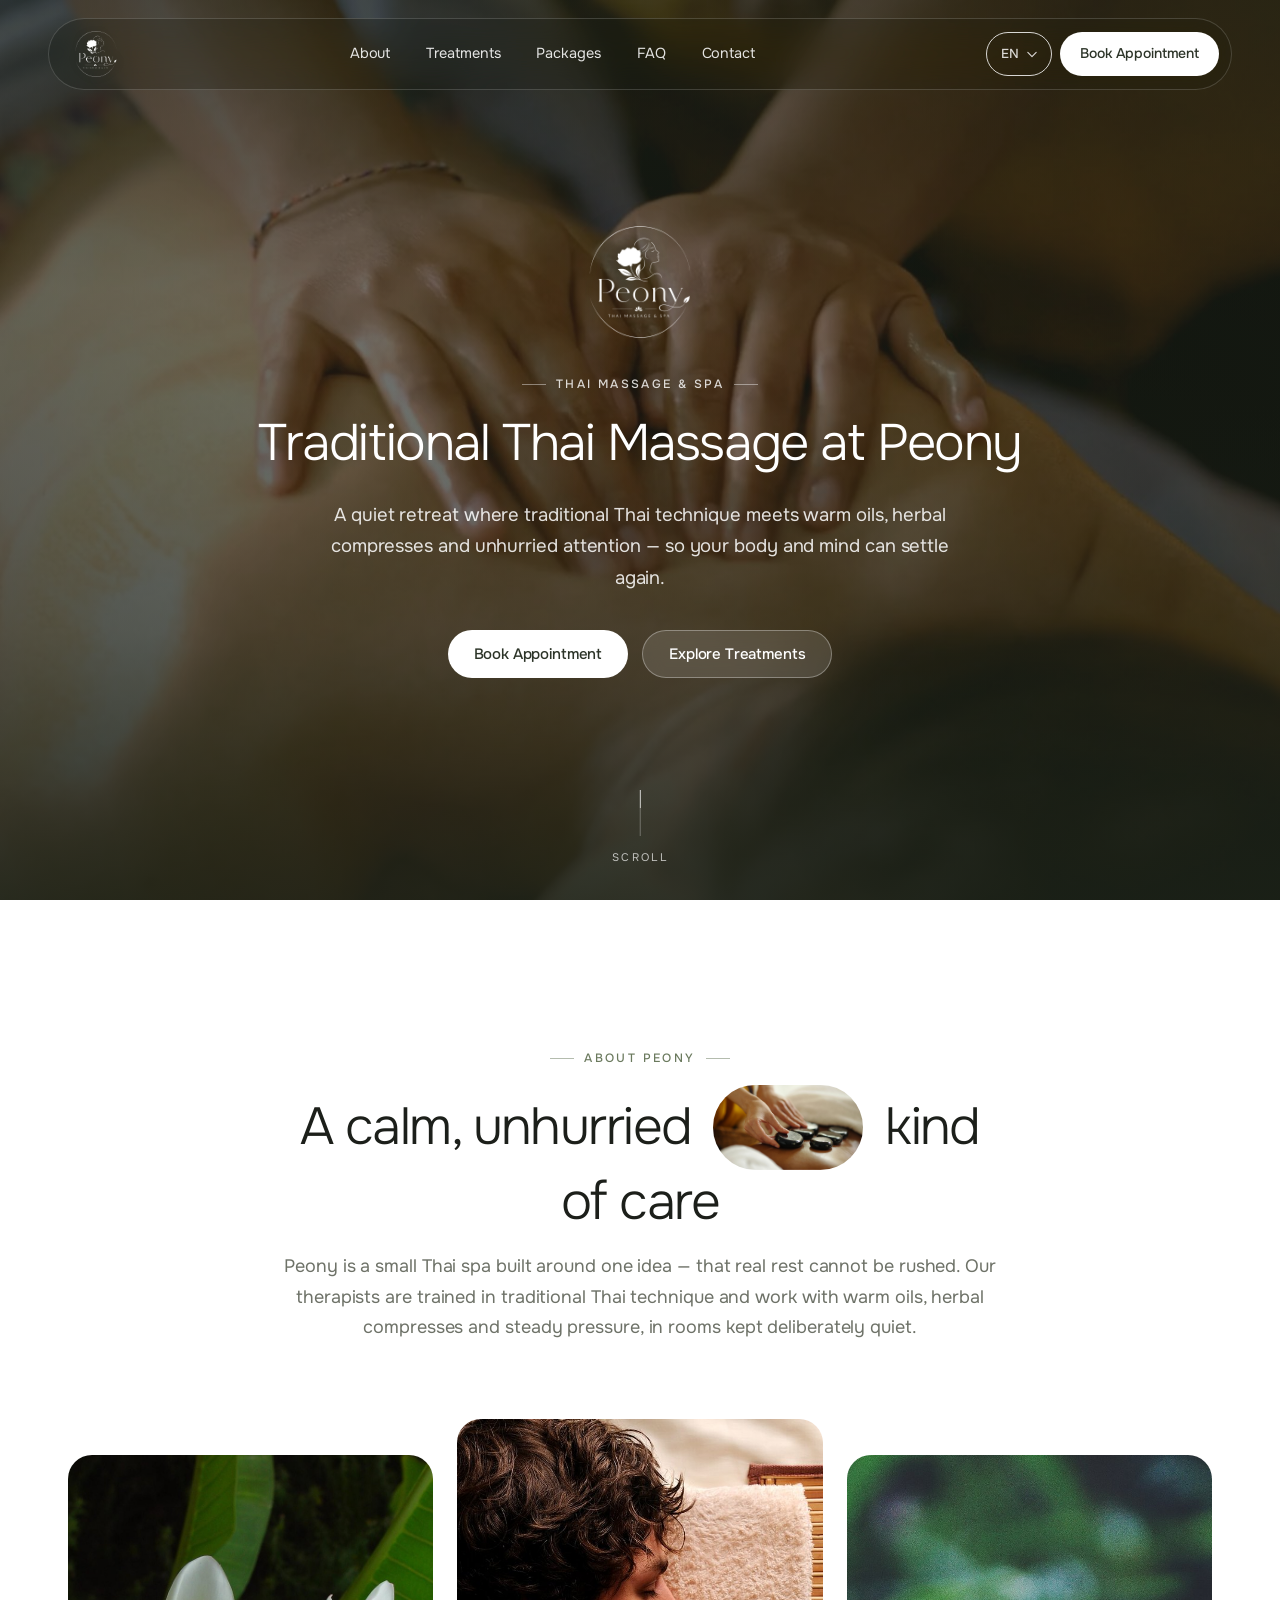
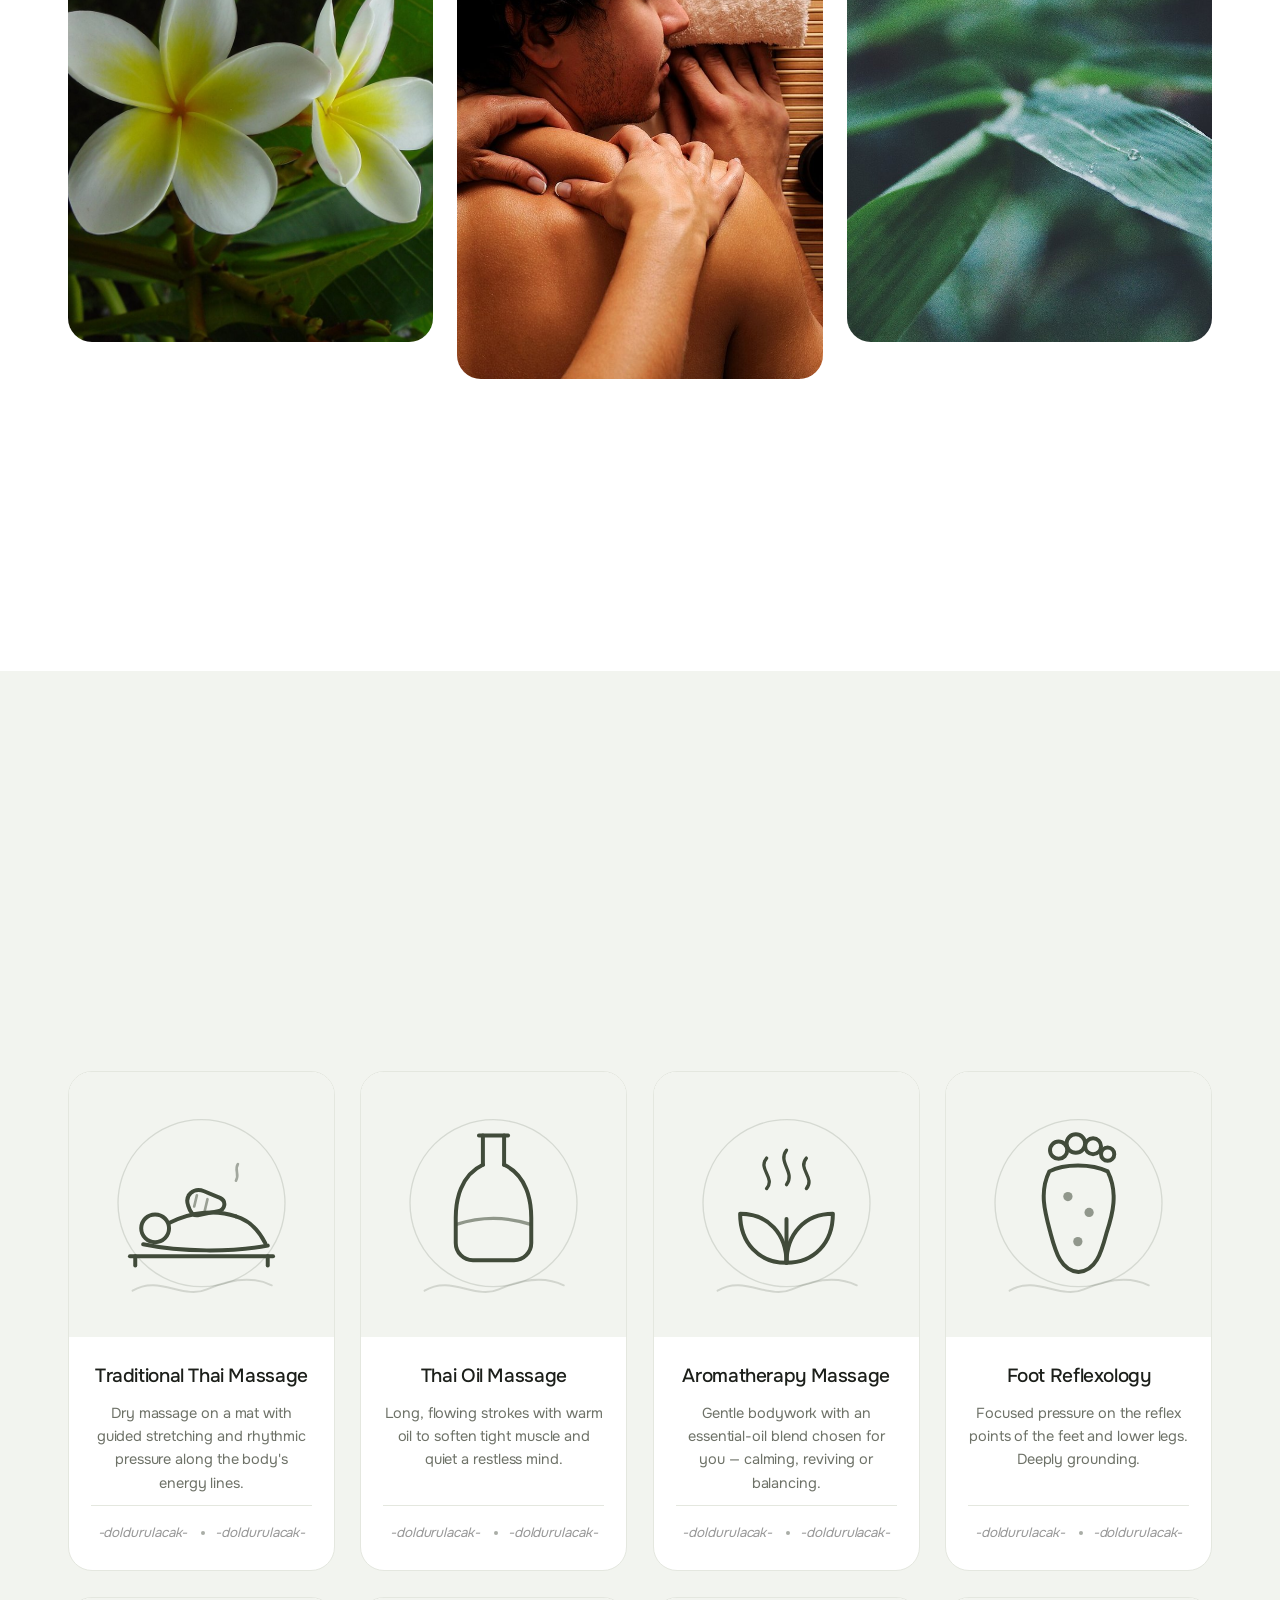
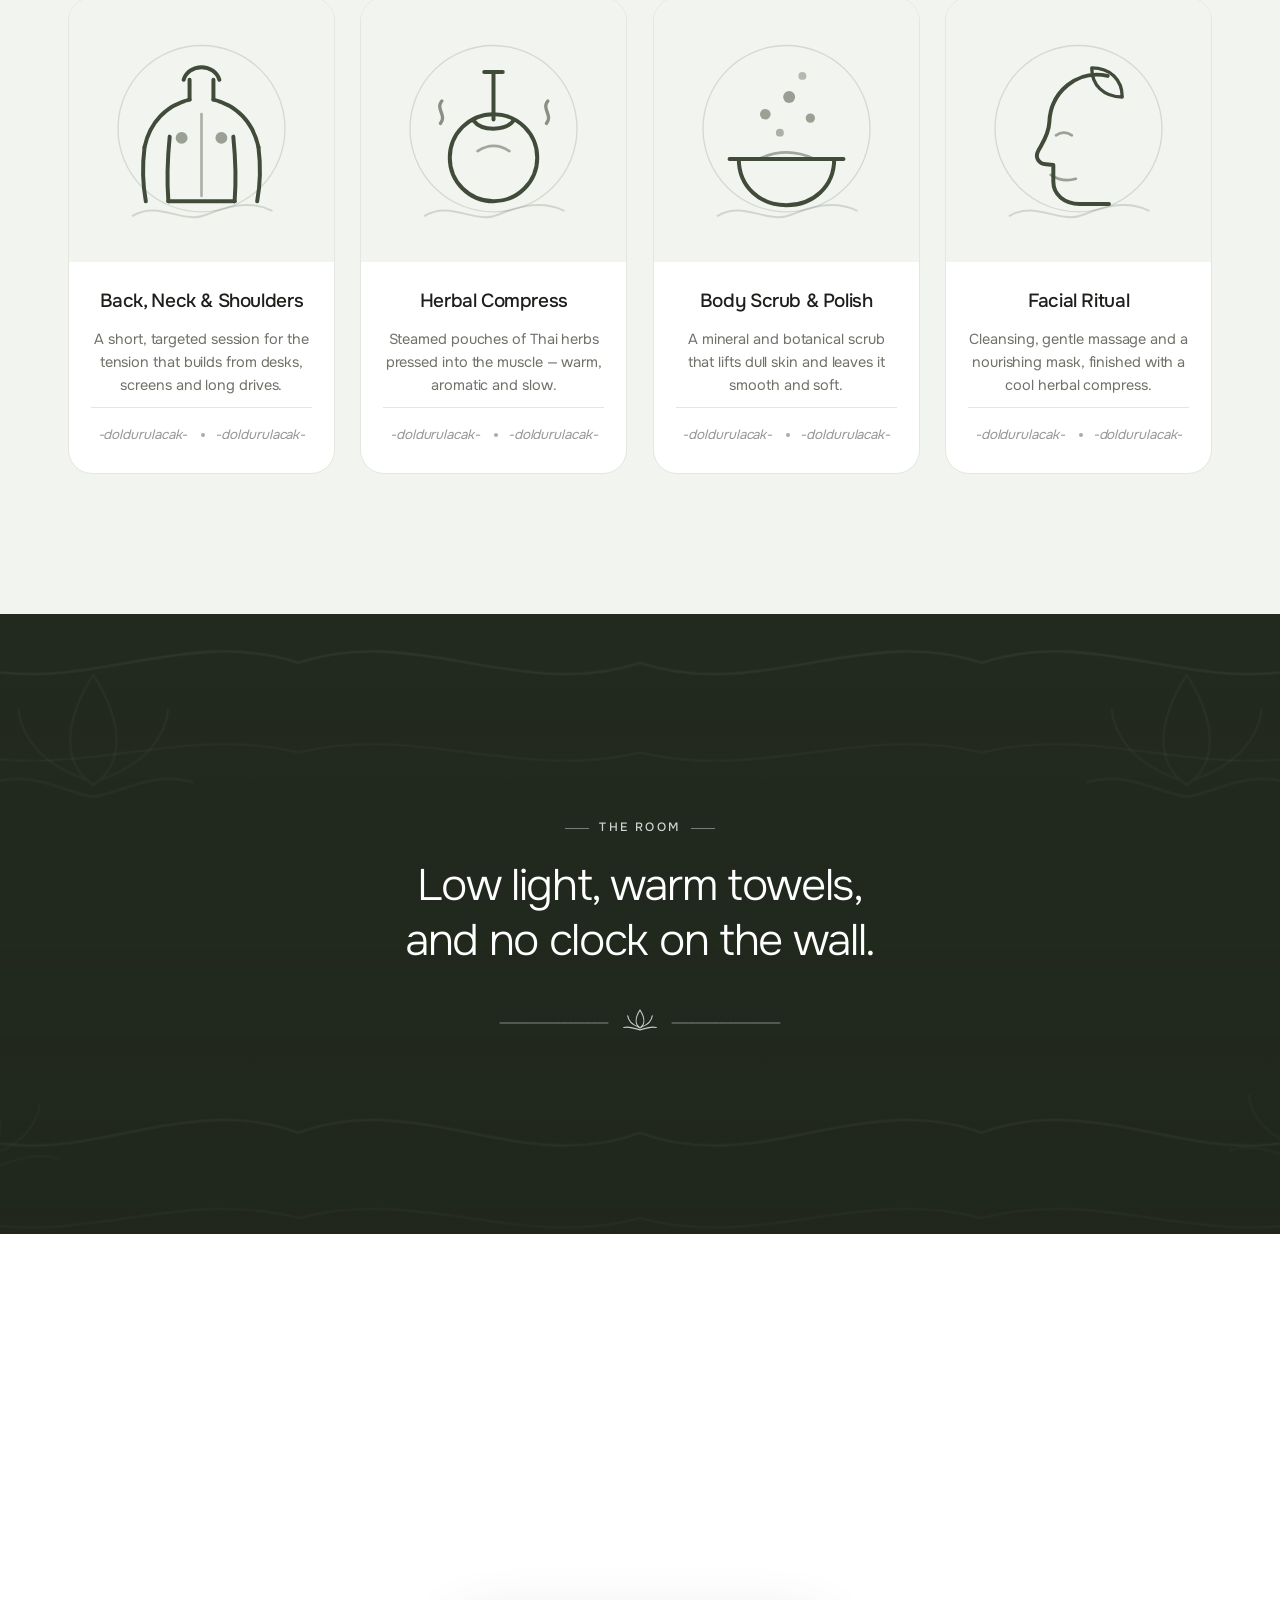
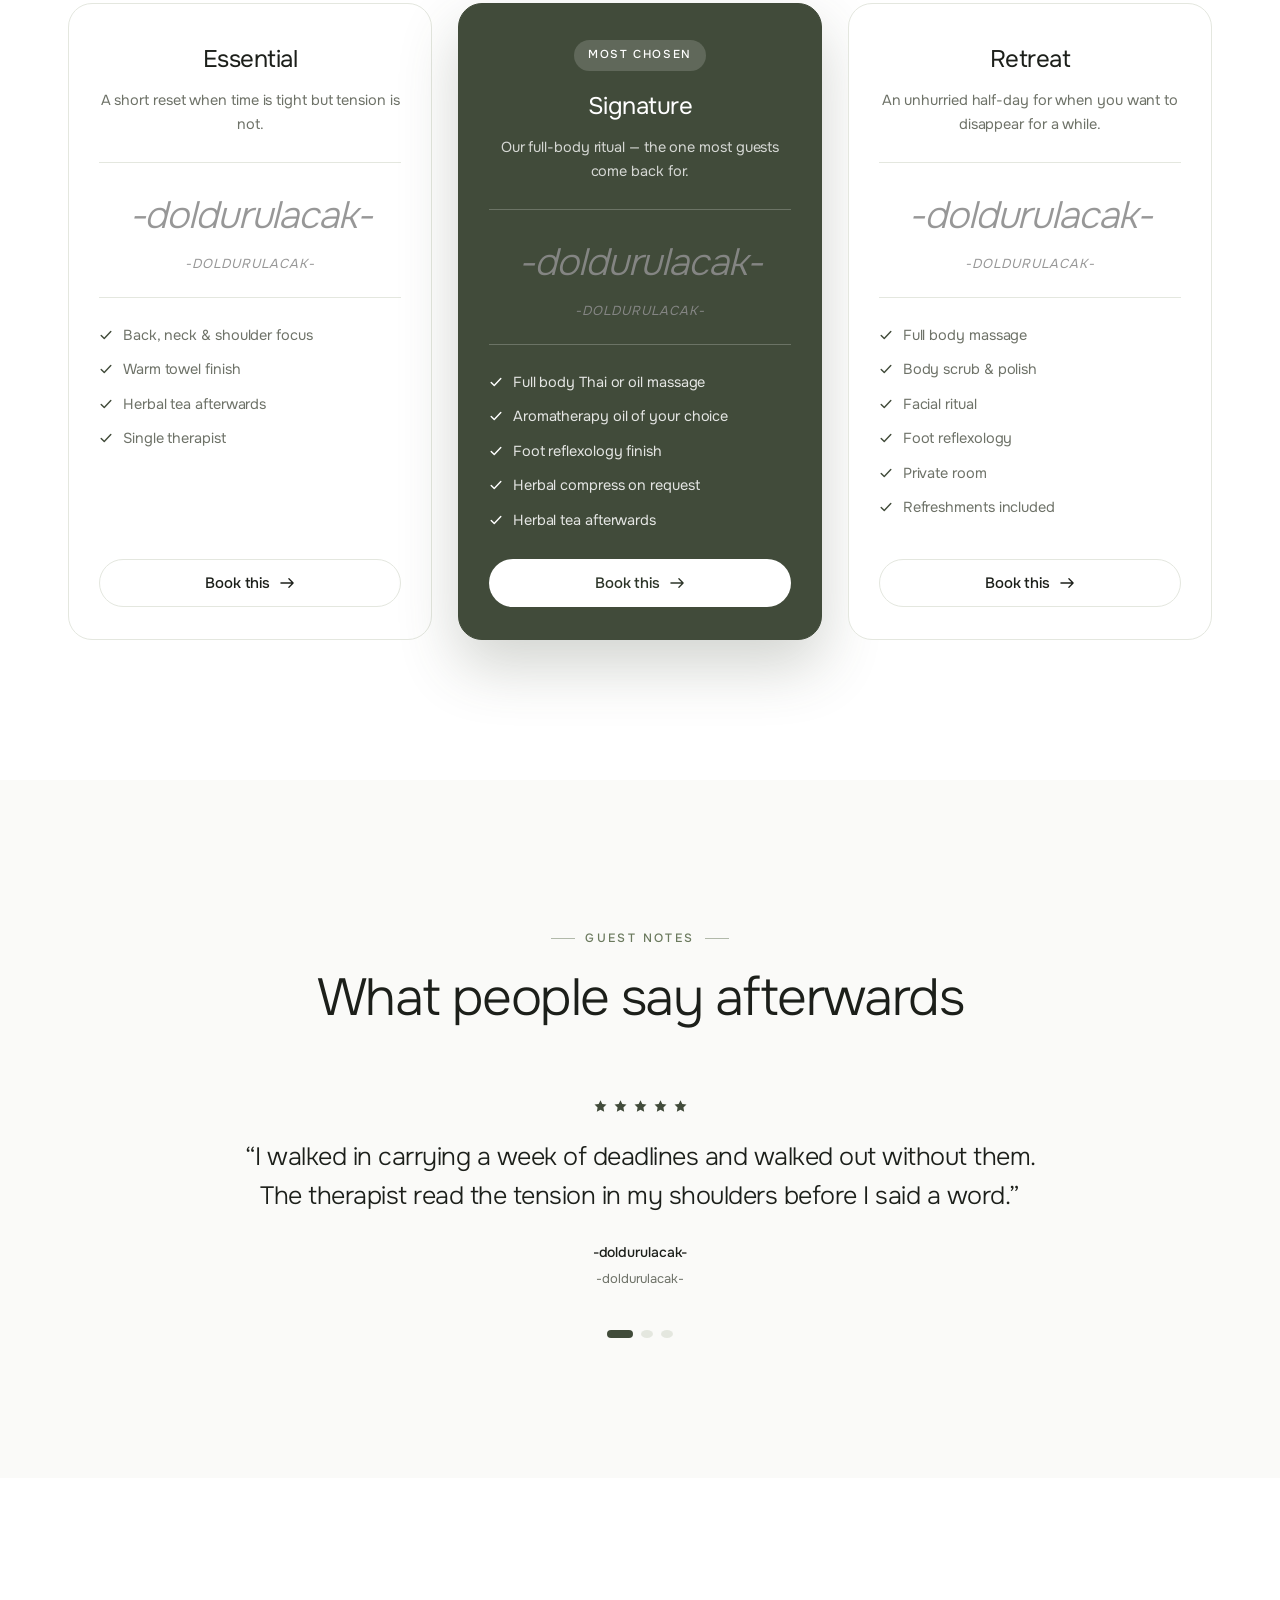
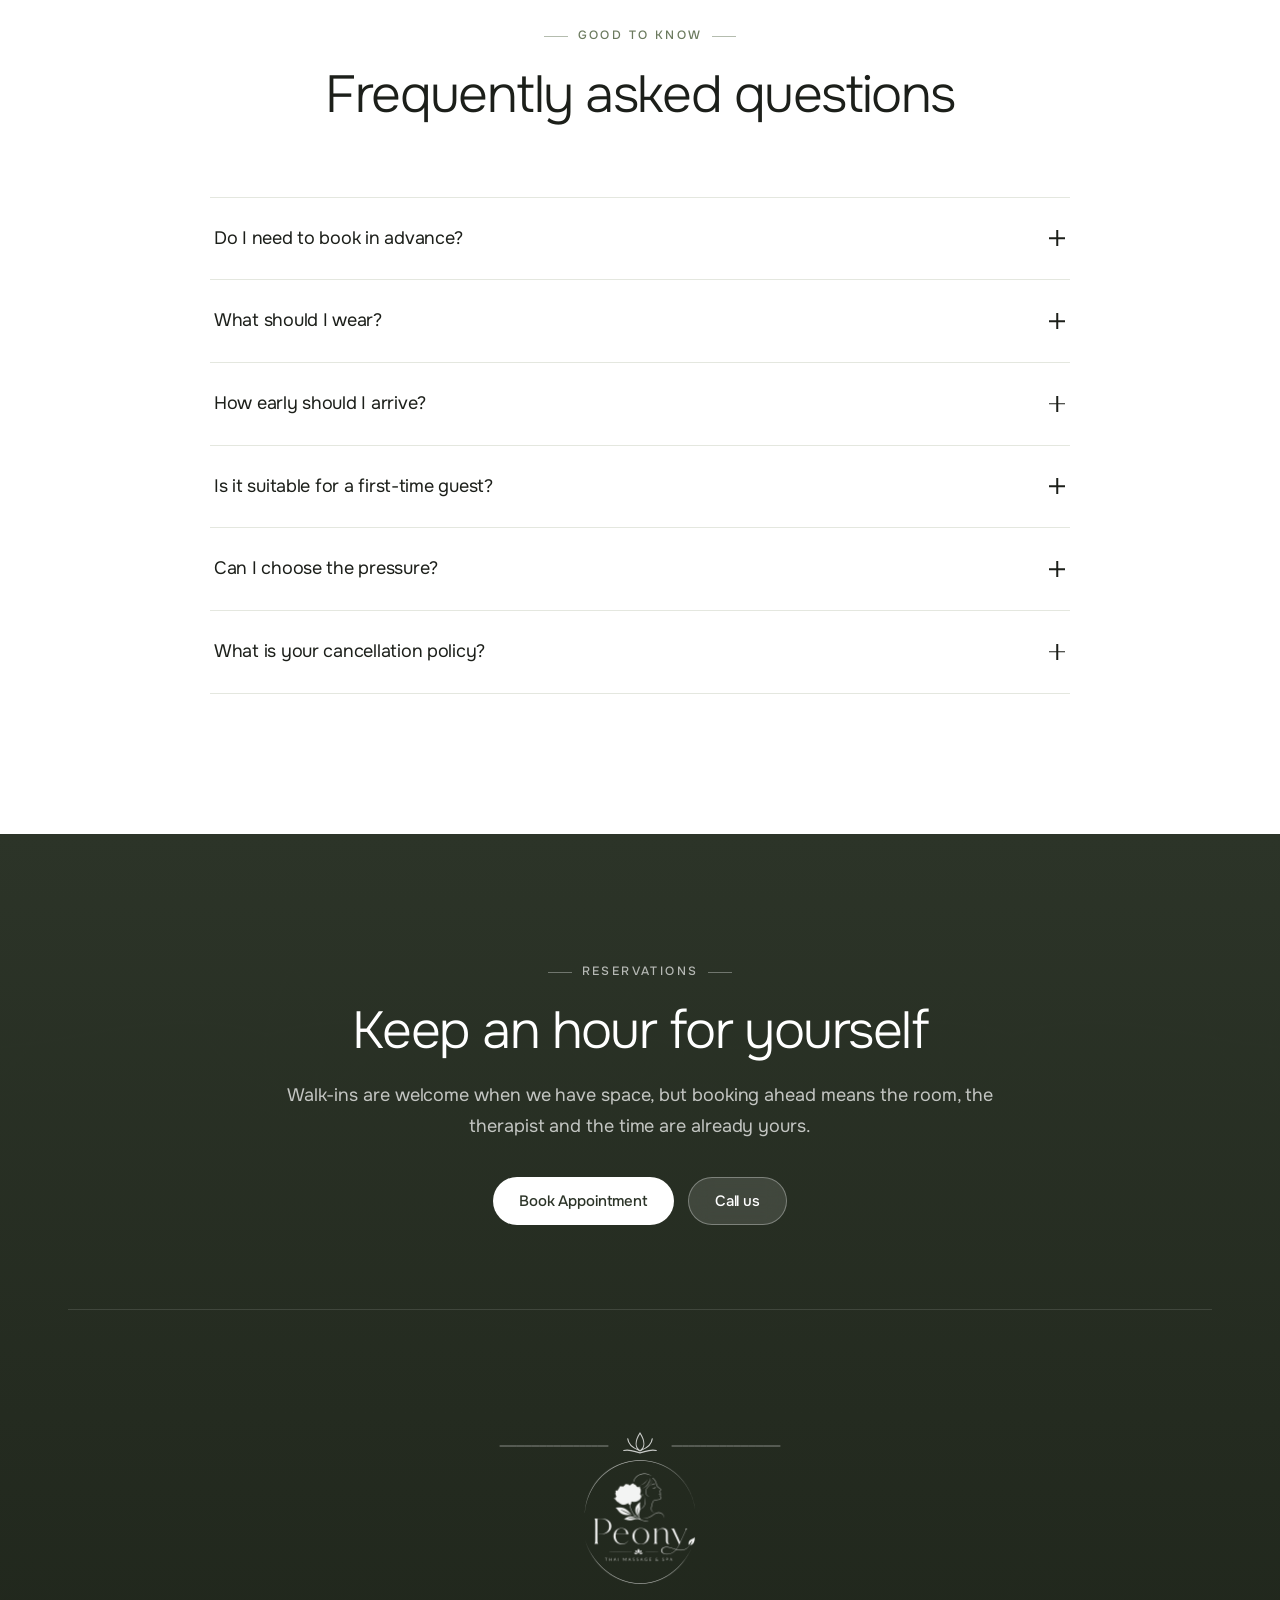
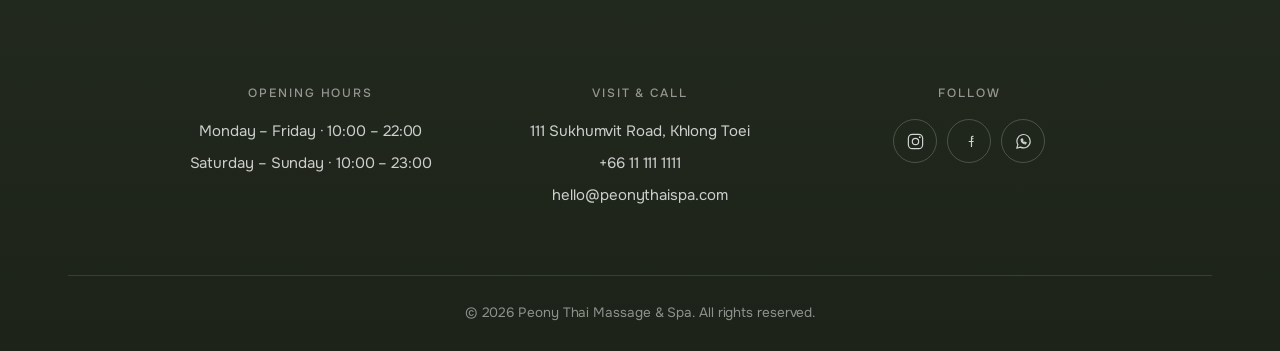
==== index.html @ 54bce4c6 "Yeni dairesel logo sitenin tamamina uygulandi + hero madalyonu - thailogo.png'den uc surum uretildi:" ====
<!DOCTYPE html>
<html lang="en">
<head>
<meta charset="UTF-8">
<meta name="viewport" content="width=device-width, initial-scale=1">
<title>Peony Thai Massage &amp; Spa</title>
<meta name="description" content="Peony Thai Massage &amp; Spa — traditional Thai therapies, aromatic oil rituals and quiet, unhurried care.">
<meta name="theme-color" content="#414B3A">

<link rel="icon" type="image/png" href="assets/favicon.png">
<link rel="apple-touch-icon" href="assets/favicon.png">

<link rel="preconnect" href="https://fonts.googleapis.com">
<link rel="preconnect" href="https://fonts.gstatic.com" crossorigin>
<link href="https://fonts.googleapis.com/css2?family=Onest:wght@300;400;500;600&display=swap" rel="stylesheet">

<link rel="alternate" hreflang="en" href="/en">
<link rel="alternate" hreflang="th" href="/th">
<link rel="alternate" hreflang="tr" href="/tr">
<link rel="alternate" hreflang="ru" href="/ru">
<link rel="alternate" hreflang="zh" href="/zh">
<link rel="alternate" hreflang="hi" href="/hi">
<link rel="alternate" hreflang="x-default" href="/">

<meta property="og:title" content="Peony Thai Massage &amp; Spa">
<meta property="og:description" content="Traditional Thai therapies, aromatic oil rituals and quiet, unhurried care.">
<meta property="og:type" content="website">
<meta property="og:image" content="media/hero-poster.jpg?v=1">

<link rel="stylesheet" href="css/style.css">
<noscript><style>.reveal{opacity:1!important;transform:none!important}</style></noscript>

</head>
<body>

<!-- ===================== NAV ===================== -->
<header class="nav" id="nav">
  <div class="nav__inner">
    <a class="nav__logo" href="index.html" aria-label="Peony Thai Massage &amp; Spa">
      <img src="assets/logo-round.png" alt="Peony Thai Massage &amp; Spa">
    </a>

    <nav class="nav__links" aria-label="Main">
      <a href="#about"    data-i18n="nav.about">About</a>
      <a href="#services" data-i18n="nav.services">Treatments</a>
      <a href="#plans"    data-i18n="nav.plans">Packages</a>
      <a href="#faq"      data-i18n="nav.faq">FAQ</a>
      <a href="contact.html" data-i18n="nav.contact">Contact</a>
    </nav>

    <div class="nav__side">
      <div class="lang" id="lang">
        <button class="lang__btn" type="button" aria-haspopup="true" aria-expanded="false">
          <span data-lang-current>EN</span>
          <svg class="chev" width="10" height="7" viewBox="0 0 12 8" fill="none" aria-hidden="true">
            <path d="M1 1.5 6 6.5l5-5" stroke="currentColor" stroke-width="1.4" stroke-linecap="round" stroke-linejoin="round"/>
          </svg>
        </button>
        <div class="lang__menu" role="menu"></div>
      </div>

      <a class="btn nav__cta btn--cta-desktop" href="contact.html" data-i18n="nav.book">Book Appointment</a>

      <button class="nav__burger" id="burger" type="button" aria-label="Menu" aria-expanded="false" aria-controls="drawer">
        <span></span><span></span><span></span>
      </button>
    </div>
  </div>
</header>

<div class="drawer" id="drawer">
  <a href="#about"    data-i18n="nav.about">About</a>
  <a href="#services" data-i18n="nav.services">Treatments</a>
  <a href="#plans"    data-i18n="nav.plans">Packages</a>
  <a href="#faq"      data-i18n="nav.faq">FAQ</a>
  <a href="contact.html" data-i18n="nav.contact">Contact</a>
  <a class="btn" href="contact.html" data-i18n="nav.book">Book Appointment</a>
</div>

<main>

  <!-- ===================== HERO ===================== -->
  <section class="hero">
    <div class="hero__media">
      <video autoplay muted loop playsinline preload="metadata"
             poster="media/hero-poster.jpg?v=1" aria-hidden="true">
        <source src="media/hero.mp4?v=1" type="video/mp4">
      </video>
    </div>

    <div class="hero__inner">
      <img class="hero__logo reveal" src="assets/logo-round-white.png"
           alt="Peony Thai Massage &amp; Spa" width="1000" height="1000">
      <p class="eyebrow reveal" style="--d:90ms" data-i18n="hero.eyebrow">Thai Massage &amp; Spa</p>
      <h1 class="display hero__title reveal" style="--d:190ms" data-i18n="hero.title">Traditional Thai Massage at Peony</h1>
      <p class="hero__text reveal" style="--d:290ms" data-i18n="hero.text">
        A quiet retreat where traditional Thai technique meets warm oils, herbal compresses
        and unhurried attention — so your body and mind can settle again.
      </p>
      <div class="btn-row reveal" style="--d:390ms">
        <a class="btn btn--solid-light" href="contact.html" data-i18n="hero.cta1">Book Appointment</a>
        <a class="btn btn--light" href="#services" data-i18n="hero.cta2">Explore Treatments</a>
      </div>
    </div>

    <div class="hero__scroll" aria-hidden="true">
      <span class="rail"></span>
      <span data-i18n="hero.scroll">Scroll</span>
    </div>
  </section>

  <!-- ===================== ABOUT ===================== -->
  <section class="section" id="about">
    <div class="shell">
      <div class="section-head">
        <p class="eyebrow reveal" data-i18n="about.eyebrow">About Peony</p>
        <h2 class="h2 reveal" style="--d:80ms">
          <span data-i18n="about.title1">A calm, unhurried</span>
          <img class="inline-media" src="media/about-inline.jpg?v=1" alt="" loading="lazy"
               onerror="this.src='assets/placeholder.svg'">
          <span data-i18n="about.title2">kind of care</span>
        </h2>
        <p class="lede lede--tight reveal" style="--d:160ms" data-i18n="about.text">
          Peony is a small Thai spa built around one idea — that real rest cannot be rushed.
          Our therapists are trained in traditional Thai technique and work with warm oils,
          herbal compresses and steady pressure, in rooms kept deliberately quiet.
        </p>

      </div>

      <div class="about__strip">
        <figure class="reveal">
          <img src="media/about-1.jpg?v=1" alt="" loading="lazy" onerror="this.src='assets/placeholder.svg'">
        </figure>
        <figure class="reveal" style="--d:120ms">
          <img src="media/about-2.jpg?v=1" alt="" loading="lazy" onerror="this.src='assets/placeholder.svg'">
        </figure>
        <figure class="reveal" style="--d:240ms">
          <img src="media/about-3.jpg?v=1" alt="" loading="lazy" onerror="this.src='assets/placeholder.svg'">
        </figure>
      </div>

      <div class="stats">
        <div class="reveal">
          <span class="n" data-setting="stat1">11</span>
          <span class="l" data-i18n="about.stat1">Years of practice</span>
        </div>
        <div class="reveal" style="--d:100ms">
          <span class="n" data-setting="stat2">11</span>
          <span class="l" data-i18n="about.stat2">Certified therapists</span>
        </div>
        <div class="reveal" style="--d:200ms">
          <span class="n" data-setting="stat3">1.111+</span>
          <span class="l" data-i18n="about.stat3">Guests welcomed</span>
        </div>
      </div>
    </div>
  </section>

  <!-- ===================== SERVICES ===================== -->
  <section class="section section--tint" id="services">
    <div class="shell">
      <div class="section-head">
        <p class="eyebrow reveal" data-i18n="services.eyebrow">Treatments</p>
        <h2 class="h2 reveal" style="--d:80ms" data-i18n="services.title">Chosen for how you feel today</h2>
        <p class="lede lede--tight reveal" style="--d:160ms" data-i18n="services.text">
          Every treatment begins with a short conversation, so the pressure, oils and pace
          are matched to you rather than to a menu.
        </p>
      </div>

      <div class="svc-grid" id="svcGrid"></div>
    </div>
  </section>

  <!-- ===================== AMBIENCE BAND ===================== -->
  <section class="band">
    <div class="band__bg" data-parallax>
      <img src="assets/art/ambience-band.svg" alt="" loading="lazy">
    </div>
    <div class="band__inner">
      <p class="eyebrow reveal" data-i18n="band.eyebrow">The Room</p>
      <p class="band__quote reveal" style="--d:100ms" data-i18n="band.quote">
        Low light, warm towels, and no clock on the wall.
      </p>
      <img class="ornament ornament--light reveal" style="--d:200ms" src="assets/art/divider.svg" alt="" loading="lazy">
    </div>
  </section>

  <!-- ===================== PLANS ===================== -->
  <section class="section" id="plans">
    <div class="shell">
      <div class="section-head">
        <p class="eyebrow reveal" data-i18n="plans.eyebrow">Packages</p>
        <h2 class="h2 reveal" style="--d:80ms" data-i18n="plans.title">Simple, honest pricing</h2>
        <p class="lede lede--tight reveal" style="--d:160ms" data-i18n="plans.text">
          Three ways to spend your time with us. No add-ons at the counter, no surprises.
        </p>
      </div>

      <div class="plans" id="plansGrid"></div>
    </div>
  </section>

  <!-- ===================== TESTIMONIALS ===================== -->
  <section class="section section--paper" id="reviews">
    <div class="shell">
      <div class="section-head">
        <p class="eyebrow reveal" data-i18n="quotes.eyebrow">Guest Notes</p>
        <h2 class="h2 reveal" style="--d:80ms" data-i18n="quotes.title">What people say afterwards</h2>
      </div>

      <div class="quotes reveal">
        <div class="quotes__view">
          <div class="quotes__track" id="quotesTrack"></div>
        </div>
        <div class="dots" id="quotesDots"></div>
      </div>
    </div>
  </section>

  <!-- ===================== FAQ ===================== -->
  <section class="section" id="faq">
    <div class="shell">
      <div class="section-head">
        <p class="eyebrow reveal" data-i18n="faq.eyebrow">Good to Know</p>
        <h2 class="h2 reveal" style="--d:80ms" data-i18n="faq.title">Frequently asked questions</h2>
      </div>

      <div class="faq" id="faqList"></div>
    </div>
  </section>

  <!-- Galeri bölümü, gerçek mekân fotoğrafları gelene kadar kapalı.
       Geri açmak için: bu yorumu kaldırıp git geçmişindeki
       "Galeri gecici olarak kapatildi" commit'ini geri alın. -->

</main>

<!-- ===================== FOOTER ===================== -->
<footer class="foot" id="contact">
  <div class="foot__bg">
    <img src="assets/art/footer-pattern.svg" alt="" loading="lazy">
  </div>

  <div class="shell">
    <div class="foot__cta">
      <p class="eyebrow reveal" data-i18n="foot.ctaEyebrow">Reservations</p>
      <h2 class="h2 reveal" style="--d:80ms" data-i18n="foot.ctaTitle">Keep an hour for yourself</h2>
      <p class="lede lede--tight reveal" style="--d:160ms" data-i18n="foot.ctaText">
        Walk-ins are welcome when we have space, but booking ahead means the room,
        the therapist and the time are already yours.
      </p>
      <div class="btn-row reveal" style="--d:240ms">
        <a class="btn btn--solid-light" href="contact.html" data-i18n="foot.ctaBtn">Book Appointment</a>
        <a class="btn btn--light" href="tel:+66111111111" data-setting-href="tel:phone" data-i18n="foot.ctaCall">Call us</a>
      </div>
    </div>

    <div class="foot__main">
      <img class="ornament ornament--light reveal" src="assets/art/divider.svg" alt="" loading="lazy">
      <a class="foot__logo reveal" href="index.html" aria-label="Peony Thai Massage &amp; Spa">
        <img src="assets/logo-round.png" alt="Peony Thai Massage &amp; Spa">
      </a>

      <div class="foot__cols">
        <div class="reveal">
          <h4 data-i18n="foot.hours">Opening hours</h4>
          <ul>
            <li><span data-i18n="foot.weekdays">Monday – Friday</span> · <span data-setting="hours_weekday">10:00 – 22:00</span></li>
            <li><span data-i18n="foot.weekend">Saturday – Sunday</span> · <span data-setting="hours_weekend">10:00 – 23:00</span></li>
          </ul>
        </div>

        <div class="reveal" style="--d:100ms">
          <h4 data-i18n="foot.visit">Visit &amp; call</h4>
          <ul>
            <li data-setting="address_line1">111 Sukhumvit Road, Khlong Toei</li>
            <li><a href="tel:+66111111111" data-setting-href="tel:phone"><span data-setting="phone_display">+66 11 111 1111</span></a></li>
            <li><a href="mailto:hello@peonythaispa.com" data-setting-href="mailto:email"><span data-setting="email_display">hello@peonythaispa.com</span></a></li>
          </ul>
        </div>

        <div class="reveal" style="--d:200ms">
          <h4 data-i18n="foot.follow">Follow</h4>
          <div class="socials">
            <a href="#" data-setting-href="instagram" aria-label="Instagram">
              <svg width="19" height="19" viewBox="0 0 24 24" fill="none" stroke="currentColor" stroke-width="1.5">
                <rect x="3" y="3" width="18" height="18" rx="5"/><circle cx="12" cy="12" r="4"/><circle cx="17.4" cy="6.6" r="1.1" fill="currentColor" stroke="none"/>
              </svg>
            </a>
            <a href="#" data-setting-href="facebook" aria-label="Facebook">
              <svg width="19" height="19" viewBox="0 0 24 24" fill="none" stroke="currentColor" stroke-width="1.5">
                <path d="M14.5 8.5h2.5M14.5 8.5V6.8c0-.9.6-1.3 1.4-1.3H17M14.5 8.5V19M11 12h6.2"/>
              </svg>
            </a>
            <a href="#" data-setting-href="whatsapp_url" aria-label="WhatsApp">
              <svg width="19" height="19" viewBox="0 0 24 24" fill="none" stroke="currentColor" stroke-width="1.5" stroke-linecap="round" stroke-linejoin="round">
                <path d="M20.5 11.6a8.4 8.4 0 0 1-12.3 7.5L3.5 20.5l1.4-4.6A8.4 8.4 0 1 1 20.5 11.6z"/>
                <path d="M9 9.5c0 3 2.5 5.5 5.5 5.5l.9-1.4-1.9-.9-.8.8a4.4 4.4 0 0 1-2.2-2.2l.8-.8-.9-1.9L9 9.5z"/>
              </svg>
            </a>
          </div>
        </div>
      </div>

      <div class="foot__bar">
        <span data-i18n="foot.rights">© 2026 Peony Thai Massage &amp; Spa. All rights reserved.</span>
      </div>
    </div>
  </div>
</footer>

<script src="js/supabase-config.js"></script>

<a class="wa" href="#" data-setting-href="whatsapp_url" aria-label="WhatsApp"
   target="_blank" rel="noopener"><svg width="26" height="26" viewBox="0 0 24 24" fill="currentColor" aria-hidden="true"><path d="M12.04 2.02c-5.5 0-9.96 4.46-9.96 9.96 0 1.76.46 3.48 1.34 5L2 22l5.16-1.35a9.93 9.93 0 0 0 4.88 1.28h.01c5.5 0 9.96-4.46 9.96-9.96 0-2.66-1.04-5.16-2.92-7.04a9.88 9.88 0 0 0-7.05-2.91zm0 18.2h-.01a8.26 8.26 0 0 1-4.21-1.15l-.3-.18-3.13.82.84-3.05-.2-.31a8.24 8.24 0 0 1-1.26-4.37c0-4.56 3.71-8.27 8.28-8.27a8.2 8.2 0 0 1 5.84 2.42a8.2 8.2 0 0 1 2.42 5.85c0 4.56-3.71 8.24-8.27 8.24zm4.53-6.16c-.25-.13-1.47-.72-1.69-.81-.23-.08-.39-.12-.56.13-.16.24-.64.8-.79.97-.14.16-.29.18-.54.06-.25-.13-1.05-.39-2-1.23-.74-.66-1.24-1.47-1.38-1.72-.15-.25-.02-.38.11-.51.11-.11.25-.29.37-.43.13-.15.17-.25.25-.41.08-.17.04-.31-.02-.43-.06-.13-.56-1.35-.77-1.84-.2-.48-.4-.42-.56-.43h-.47c-.17 0-.43.06-.66.31-.22.25-.86.85-.86 2.07 0 1.22.89 2.4 1.01 2.56.12.17 1.75 2.67 4.23 3.74.59.26 1.05.41 1.41.52.59.19 1.13.16 1.56.1.48-.07 1.47-.6 1.67-1.18.21-.58.21-1.07.15-1.18-.06-.11-.22-.17-.47-.29z"/></svg></a>

<script src="js/i18n.js"></script>
<script src="js/main.js"></script>
<script src="js/content.js"></script>
</body>
</html>
---- css/style.css ----
/* ==========================================================================
   Peony Thai Massage & Spa — design system
   ========================================================================== */

/* ---------- Tokens ---------- */
:root {
  --green:        #414B3A;
  --green-deep:   #2C3428;
  --green-soft:   #6B7A5E;
  --green-tint:   #F2F4EF;
  --white:        #FFFFFF;
  --paper:        #FAFAF8;
  --ink:          #1C1F1A;
  --muted:        #6E7268;
  --line:         #E4E7DF;

  --font: "Onest", "Noto Sans Thai", "Noto Sans SC", "Noto Sans Devanagari",
          system-ui, -apple-system, "Segoe UI", sans-serif;

  --shell: 1240px;
  --gutter: clamp(20px, 5vw, 48px);

  --r-sm: 10px;
  --r-md: 16px;
  --r-lg: 24px;
  --r-pill: 999px;

  --ease: cubic-bezier(.16, 1, .3, 1);
  --ease-soft: cubic-bezier(.4, 0, .2, 1);

  --nav-h: 72px;
}

/* ---------- Reset ---------- */
*, *::before, *::after { box-sizing: border-box; }

html {
  scroll-behavior: smooth;
  scroll-padding-top: calc(var(--nav-h) + 32px);
  -webkit-text-size-adjust: 100%;
}

body {
  margin: 0;
  background: var(--white);
  color: var(--ink);
  font-family: var(--font);
  font-size: 17px;
  font-weight: 400;
  line-height: 1.65;
  letter-spacing: -0.005em;
  -webkit-font-smoothing: antialiased;
  -moz-osx-font-smoothing: grayscale;
  overflow-x: hidden;
}

body.is-locked { overflow: hidden; }

h1, h2, h3, h4, p, figure, blockquote { margin: 0; }
ul, ol { margin: 0; padding: 0; list-style: none; }
img, video { display: block; max-width: 100%; height: auto; }
a { color: inherit; text-decoration: none; }
button, input, select, textarea { font: inherit; color: inherit; }
button { background: none; border: 0; cursor: pointer; }

:focus-visible {
  outline: 2px solid var(--green);
  outline-offset: 3px;
  border-radius: 4px;
}

::selection { background: var(--green); color: #fff; }

/* ---------- Layout ---------- */
.shell {
  width: 100%;
  max-width: var(--shell);
  margin-inline: auto;
  padding-inline: var(--gutter);
}

.shell--narrow { max-width: 880px; }

.section { padding-block: clamp(80px, 11vw, 140px); }
.section--tint { background: var(--green-tint); }
.section--paper { background: var(--paper); }

/* Everything is centred — the core layout rule for this site */
.section-head {
  text-align: center;
  max-width: 720px;
  margin-inline: auto;
  margin-bottom: clamp(44px, 6vw, 72px);
}

/* ---------- Typography ---------- */
.eyebrow {
  display: inline-flex;
  align-items: center;
  gap: 10px;
  font-size: 12px;
  font-weight: 500;
  letter-spacing: .2em;
  text-transform: uppercase;
  color: var(--green-soft);
  margin-bottom: 20px;
}
.eyebrow::before,
.eyebrow::after {
  content: "";
  width: 24px;
  height: 1px;
  background: currentColor;
  opacity: .5;
}

.display {
  font-size: clamp(38px, 5.4vw, 68px);
  font-weight: 300;
  line-height: 1.1;
  letter-spacing: -0.03em;
}

.h2 {
  font-size: clamp(32px, 4.4vw, 52px);
  font-weight: 300;
  line-height: 1.12;
  letter-spacing: -0.03em;
}

.h3 {
  font-size: clamp(20px, 2vw, 24px);
  font-weight: 500;
  line-height: 1.25;
  letter-spacing: -0.02em;
}

.lede {
  font-size: clamp(16px, 1.5vw, 18px);
  line-height: 1.7;
  color: var(--muted);
  max-width: 62ch;
  margin-inline: auto;
}

.lede--tight { margin-top: 20px; }

/* Inline oval image tucked inside a heading line */
.inline-media {
  display: inline-block;
  vertical-align: middle;
  width: clamp(88px, 12vw, 150px);
  aspect-ratio: 16 / 9;
  border-radius: var(--r-pill);
  object-fit: cover;
  margin: 0 .18em;
  transform: translateY(-.06em);
  background: var(--green-tint);
}

/* ---------- Buttons ---------- */
.btn {
  --btn-bg: var(--green);
  --btn-fg: #fff;
  display: inline-flex;
  align-items: center;
  justify-content: center;
  gap: 10px;
  min-height: 48px;
  padding: 0 26px;
  border-radius: var(--r-pill);
  background: var(--btn-bg);
  color: var(--btn-fg);
  font-size: 15px;
  font-weight: 500;
  letter-spacing: -0.01em;
  white-space: nowrap;
  transition: transform .25s var(--ease-soft),
              box-shadow .25s var(--ease-soft),
              background-color .25s var(--ease-soft),
              color .25s var(--ease-soft),
              border-color .25s var(--ease-soft);
}
.btn:hover {
  transform: translateY(-2px);
  box-shadow: 0 12px 28px rgba(65, 75, 58, .26);
}
.btn:active { transform: translateY(0); }

.btn--ghost {
  --btn-bg: transparent;
  --btn-fg: var(--ink);
  border: 1px solid var(--line);
}
.btn--ghost:hover {
  --btn-bg: var(--green);
  --btn-fg: #fff;
  border-color: var(--green);
}

.btn--light {
  --btn-bg: rgba(255,255,255,.12);
  --btn-fg: #fff;
  border: 1px solid rgba(255,255,255,.32);
  backdrop-filter: blur(10px);
  -webkit-backdrop-filter: blur(10px);
}
.btn--light:hover {
  --btn-bg: #fff;
  --btn-fg: var(--green-deep);
  border-color: #fff;
  box-shadow: 0 12px 28px rgba(0,0,0,.24);
}

.btn--solid-light {
  --btn-bg: #fff;
  --btn-fg: var(--green-deep);
}
.btn--solid-light:hover { box-shadow: 0 12px 28px rgba(0,0,0,.28); }

.btn .arw { transition: transform .3s var(--ease); }
.btn:hover .arw { transform: translateX(4px); }

.btn-row {
  display: flex;
  flex-wrap: wrap;
  gap: 14px;
  justify-content: center;
  margin-top: 36px;
}

/* Text link with sliding underline */
.tlink {
  display: inline-flex;
  align-items: center;
  gap: 8px;
  font-size: 14px;
  font-weight: 500;
  color: var(--green);
  position: relative;
  padding-bottom: 2px;
}
.tlink::after {
  content: "";
  position: absolute;
  left: 0; bottom: 0;
  width: 100%; height: 1px;
  background: currentColor;
  transform: scaleX(0);
  transform-origin: right;
  transition: transform .4s var(--ease);
}
.tlink:hover::after { transform: scaleX(1); transform-origin: left; }
.tlink .arw { transition: transform .3s var(--ease); }
.tlink:hover .arw { transform: translateX(4px); }

/* ==========================================================================
   Navbar — floating glass pill
   ========================================================================== */
.nav {
  position: fixed;
  inset: 0 0 auto 0;
  z-index: 100;
  padding: 18px var(--gutter);
  transition: padding .5s var(--ease);
}
.nav.is-stuck { padding-top: 10px; }

.nav__inner {
  max-width: var(--shell);
  margin-inline: auto;
  height: var(--nav-h);
  display: flex;
  align-items: center;
  gap: 20px;
  padding: 0 12px 0 24px;
  border-radius: var(--r-pill);
  background: rgba(28, 31, 26, .28);
  border: 1px solid rgba(255,255,255,.16);
  backdrop-filter: blur(18px) saturate(150%);
  -webkit-backdrop-filter: blur(18px) saturate(150%);
  color: #fff;
  transition: max-width .6s var(--ease),
              background-color .5s var(--ease-soft),
              border-color .5s var(--ease-soft),
              box-shadow .5s var(--ease-soft),
              color .5s var(--ease-soft);
}

.nav.is-stuck .nav__inner {
  max-width: 1080px;
  background: rgba(255,255,255,.82);
  border-color: var(--line);
  box-shadow: 0 10px 40px rgba(28, 31, 26, .10);
  color: var(--ink);
}

/* Menü açıkken arkasındaki panel beyaz olur — navbar da açık temaya geçmeli,
   yoksa beyaz logo beyaz zeminde kaybolur. */
.nav.is-open .nav__inner {
  background: rgba(255, 255, 255, .9);
  border-color: var(--line);
  color: var(--ink);
}
.nav.is-open .nav__logo img { filter: none; }
.nav.is-open .nav__cta { --btn-bg: var(--green); --btn-fg: #fff; }

/* On light pages the navbar starts in its light state */
.nav--light .nav__inner {
  background: rgba(255,255,255,.82);
  border-color: var(--line);
  color: var(--ink);
}
.nav--light.is-stuck .nav__inner { box-shadow: 0 10px 40px rgba(28, 31, 26, .10); }

.nav__logo { display: flex; align-items: center; flex-shrink: 0; }
.nav__logo img {
  height: 46px;
  width: 46px;
  /* Logo renkli olduğu için koyu hero üstünde beyaza indirgeniyor;
     navbar açık temaya geçince kendi renklerine dönüyor. */
  filter: brightness(0) invert(1) drop-shadow(0 1px 6px rgba(20, 24, 18, .45));
  transition: filter .5s var(--ease-soft);
}
.nav.is-stuck .nav__logo img,
.nav--light .nav__logo img,
.nav.is-open .nav__logo img { filter: none; }

.nav__links {
  display: flex;
  align-items: center;
  gap: 4px;
  margin-inline: auto;
}
.nav__links a {
  position: relative;
  padding: 10px 16px;
  font-size: 14.5px;
  font-weight: 400;
  opacity: .88;
  border-radius: var(--r-pill);
  transition: opacity .25s var(--ease-soft), background-color .25s var(--ease-soft);
}
.nav__links a::after {
  content: "";
  position: absolute;
  left: 16px; right: 16px; bottom: 6px;
  height: 1px;
  background: currentColor;
  transform: scaleX(0);
  transform-origin: right;
  transition: transform .4s var(--ease);
}
.nav__links a:hover { opacity: 1; }
.nav__links a:hover::after { transform: scaleX(1); transform-origin: left; }
.nav__links a.is-active { opacity: 1; font-weight: 500; }

.nav__side { display: flex; align-items: center; gap: 8px; flex-shrink: 0; }

.nav .btn {
  min-height: 44px;
  padding: 0 20px;
  font-size: 14px;
}
.nav__cta {
  --btn-bg: #fff;
  --btn-fg: var(--green-deep);
}
.nav.is-stuck .nav__cta,
.nav--light .nav__cta {
  --btn-bg: var(--green);
  --btn-fg: #fff;
}

/* ---------- Language switcher ---------- */
.lang { position: relative; }

.lang__btn {
  display: inline-flex;
  align-items: center;
  gap: 7px;
  height: 44px;
  padding: 0 14px;
  border-radius: var(--r-pill);
  border: 1px solid currentColor;
  font-size: 13px;
  font-weight: 500;
  letter-spacing: .06em;
  opacity: .82;
  transition: opacity .25s var(--ease-soft), background-color .25s var(--ease-soft);
}
.lang__btn:hover { opacity: 1; background: rgba(128,128,128,.12); }
.lang__btn .chev { transition: transform .35s var(--ease); }
.lang.is-open .lang__btn .chev { transform: rotate(180deg); }

.lang__menu {
  position: absolute;
  top: calc(100% + 12px);
  right: 0;
  min-width: 190px;
  padding: 8px;
  border-radius: var(--r-md);
  background: rgba(255,255,255,.96);
  border: 1px solid var(--line);
  box-shadow: 0 20px 50px rgba(28,31,26,.16);
  backdrop-filter: blur(18px);
  -webkit-backdrop-filter: blur(18px);
  color: var(--ink);
  opacity: 0;
  visibility: hidden;
  transform: translateY(-8px) scale(.97);
  transform-origin: top right;
  transition: opacity .3s var(--ease), transform .3s var(--ease), visibility .3s;
}
.lang.is-open .lang__menu {
  opacity: 1;
  visibility: visible;
  transform: translateY(0) scale(1);
}
.lang__menu button {
  display: flex;
  align-items: center;
  gap: 10px;
  width: 100%;
  min-height: 46px;
  padding: 0 12px;
  border-radius: var(--r-sm);
  font-size: 14.5px;
  text-align: left;
  transition: background-color .2s var(--ease-soft);
}
.lang__menu button:hover { background: var(--green-tint); }
.lang__menu button[aria-current="true"] { color: var(--green); font-weight: 500; }
.lang__menu .code {
  margin-left: auto;
  font-size: 11px;
  letter-spacing: .1em;
  color: var(--muted);
}

/* ---------- Mobile menu ---------- */
.nav__burger {
  display: none;
  width: 44px; height: 44px;
  border-radius: var(--r-pill);
  align-items: center;
  justify-content: center;
  flex-direction: column;
  gap: 5px;
}
.nav__burger span {
  display: block;
  width: 18px; height: 1.5px;
  background: currentColor;
  border-radius: 2px;
  transition: transform .4s var(--ease), opacity .3s var(--ease-soft);
}
.nav.is-open .nav__burger span:nth-child(1) { transform: translateY(6.5px) rotate(45deg); }
.nav.is-open .nav__burger span:nth-child(2) { opacity: 0; transform: scaleX(.4); }
.nav.is-open .nav__burger span:nth-child(3) { transform: translateY(-6.5px) rotate(-45deg); }

.drawer {
  position: fixed;
  inset: 0;
  z-index: 99;
  background: var(--white);
  padding: calc(var(--nav-h) + 48px) var(--gutter) 48px;
  display: flex;
  flex-direction: column;
  align-items: center;
  justify-content: center;
  gap: 8px;
  text-align: center;
  opacity: 0;
  visibility: hidden;
  transform: translateY(-12px);
  transition: opacity .45s var(--ease), transform .45s var(--ease), visibility .45s;
}
.nav.is-open ~ .drawer,
.drawer.is-open {
  opacity: 1;
  visibility: visible;
  transform: translateY(0);
}
.drawer a {
  font-size: clamp(26px, 6vw, 34px);
  font-weight: 300;
  letter-spacing: -0.03em;
  padding: 12px 0;
  opacity: 0;
  transform: translateY(16px);
  transition: opacity .5s var(--ease), transform .5s var(--ease), color .25s var(--ease-soft);
}
.drawer.is-open a { opacity: 1; transform: translateY(0); }
.drawer a:hover { color: var(--green); }

/* Buton da bir <a> — yukarıdaki büyük menü puntosu ona uymaz */
.drawer .btn {
  margin-top: 28px;
  padding: 0 34px;
  min-height: 54px;
  font-size: 15.5px;
  font-weight: 500;
  letter-spacing: -0.01em;
}
.drawer .btn:hover { color: #fff; }

/* ==========================================================================
   Hero
   ========================================================================== */
.hero {
  position: relative;
  min-height: 100svh;
  display: grid;
  place-items: center;
  text-align: center;
  color: #fff;
  overflow: hidden;
  isolation: isolate;
}

.hero__media {
  position: absolute;
  inset: 0;
  z-index: -2;
  /* Last-resort still: shows even if both the video and its poster fail. */
  background: var(--green-deep) url("../media/hero-poster.jpg?v=1") center / cover no-repeat;
}
.hero__media video,
.hero__media img {
  width: 100%;
  height: 100%;
  object-fit: cover;
  background: var(--green-deep);
}

.hero__media::after {
  content: "";
  position: absolute;
  inset: 0;
  background:
    linear-gradient(180deg,
      rgba(28, 34, 24, .60) 0%,
      rgba(28, 34, 24, .46) 32%,
      rgba(28, 34, 24, .58) 70%,
      rgba(28, 34, 24, .84) 100%),
    radial-gradient(110% 75% at 50% 48%, rgba(28,34,24,.22) 0%, rgba(28,34,24,.62) 100%);
}

.hero__inner {
  position: relative;
  padding: calc(var(--nav-h) + 72px) var(--gutter) 140px;
  max-width: 980px;
}


/* Hero'daki logo madalyonu — ölçülü, başlığın önüne geçmeyecek boyutta */
.hero__logo {
  display: block;
  width: clamp(78px, 9.5vw, 112px);
  height: auto;
  margin: 0 auto clamp(18px, 2.4vw, 28px);
  opacity: .96;
  /* Videonun açık renkli kareleri üstünde kaybolmasın */
  filter: drop-shadow(0 2px 14px rgba(20, 24, 18, .55));
}

.hero .eyebrow { color: rgba(255,255,255,.82); }

.hero__title {
  font-size: clamp(30px, 4vw, 52px);
  line-height: 1.16;
  letter-spacing: -0.028em;
  text-wrap: balance;
}

.hero__text {
  margin: 26px auto 0;
  max-width: 56ch;
  font-size: clamp(16px, 1.6vw, 18.5px);
  line-height: 1.7;
  color: rgba(255,255,255,.86);
}

.hero__scroll {
  position: absolute;
  left: 50%;
  bottom: 34px;
  transform: translateX(-50%);
  display: flex;
  flex-direction: column;
  align-items: center;
  gap: 12px;
  font-size: 11px;
  letter-spacing: .22em;
  text-transform: uppercase;
  color: rgba(255,255,255,.7);
}
.hero__scroll .rail {
  width: 1px;
  height: 46px;
  background: rgba(255,255,255,.3);
  position: relative;
  overflow: hidden;
}
.hero__scroll .rail::after {
  content: "";
  position: absolute;
  inset: 0 0 auto 0;
  height: 40%;
  background: #fff;
  animation: railDrop 2.4s var(--ease) infinite;
}
@keyframes railDrop {
  0%   { transform: translateY(-100%); }
  60%  { transform: translateY(250%); }
  100% { transform: translateY(250%); }
}

/* ==========================================================================
   About
   ========================================================================== */
.about__strip {
  display: grid;
  grid-template-columns: repeat(3, 1fr);
  gap: clamp(14px, 2vw, 24px);
  align-items: center;
  margin-top: clamp(48px, 6vw, 76px);
}
.about__strip figure {
  border-radius: var(--r-lg);
  overflow: hidden;
  background: var(--green-tint);
}
.about__strip img {
  width: 100%;
  aspect-ratio: 3 / 4;
  object-fit: cover;
  transition: transform .8s var(--ease);
}
.about__strip figure:nth-child(2) img { aspect-ratio: 3 / 4.6; }
.about__strip figure:hover img { transform: scale(1.05); }

.stats {
  display: grid;
  grid-template-columns: repeat(3, 1fr);
  gap: 24px;
  max-width: 820px;
  margin: clamp(48px, 6vw, 72px) auto 0;
  text-align: center;
}
.stats div { padding: 0 12px; }
.stats .n {
  display: block;
  font-size: clamp(34px, 4.4vw, 46px);
  font-weight: 300;
  letter-spacing: -0.03em;
  color: var(--green);
  line-height: 1.1;
}
.stats .l {
  display: block;
  margin-top: 8px;
  font-size: 13px;
  letter-spacing: .1em;
  text-transform: uppercase;
  color: var(--muted);
}

/* ==========================================================================
   Services
   ========================================================================== */
.svc-grid {
  display: grid;
  grid-template-columns: repeat(4, 1fr);
  gap: clamp(16px, 2vw, 26px);
}

.svc {
  display: flex;
  flex-direction: column;
  border: 1px solid var(--line);
  border-radius: var(--r-lg);
  background: var(--white);
  overflow: hidden;
  transition: transform .45s var(--ease),
              border-color .45s var(--ease-soft),
              box-shadow .45s var(--ease-soft);
}
.svc:hover {
  transform: translateY(-6px);
  border-color: var(--green);
  box-shadow: 0 22px 48px rgba(28,31,26,.10);
}

.svc__media {
  aspect-ratio: 1 / 1;
  overflow: hidden;
  background: var(--green-tint);
}
.svc__media img {
  width: 100%; height: 100%;
  object-fit: cover;
  transition: transform .8s var(--ease);
}
.svc:hover .svc__media img { transform: scale(1.07); }

.svc__body {
  padding: 24px 22px 26px;
  text-align: center;
  display: flex;
  flex-direction: column;
  gap: 10px;
  flex: 1;
}
.svc__body h3 { font-size: 19px; font-weight: 500; letter-spacing: -0.02em; }
.svc__body p { font-size: 14.5px; line-height: 1.6; color: var(--muted); }

.svc__meta {
  margin-top: auto;
  padding-top: 16px;
  border-top: 1px solid var(--line);
  display: flex;
  justify-content: center;
  gap: 14px;
  font-size: 13.5px;
  color: var(--green);
}
.svc__meta span + span { position: relative; padding-left: 14px; }
.svc__meta span + span::before {
  content: "";
  position: absolute;
  left: 0; top: 50%;
  width: 4px; height: 4px;
  margin-top: -2px;
  border-radius: 50%;
  background: currentColor;
  opacity: .45;
}

/* ==========================================================================
   Ambience band
   ========================================================================== */
.band {
  position: relative;
  min-height: clamp(420px, 56vw, 620px);
  display: grid;
  place-items: center;
  text-align: center;
  color: #fff;
  overflow: hidden;
  isolation: isolate;
}
.band__bg {
  position: absolute;
  inset: -12% 0;
  z-index: -2;
  will-change: transform;
}
.band__bg img {
  width: 100%; height: 100%;
  object-fit: cover;
}
.band::after {
  content: "";
  position: absolute;
  inset: 0;
  z-index: -1;
  background: linear-gradient(180deg, rgba(28,34,24,.58), rgba(28,34,24,.72));
}
.band__inner { padding: 80px var(--gutter); max-width: 900px; }
.band__inner .eyebrow { color: rgba(255,255,255,.8); }
.band__quote {
  font-size: clamp(26px, 3.6vw, 44px);
  font-weight: 300;
  line-height: 1.24;
  letter-spacing: -0.03em;
  text-wrap: balance;
}

/* ==========================================================================
   Pricing
   ========================================================================== */
.plans {
  display: grid;
  grid-template-columns: repeat(3, 1fr);
  gap: clamp(18px, 2vw, 26px);
  align-items: stretch;
}

.plan {
  display: flex;
  flex-direction: column;
  padding: 36px 30px 32px;
  border: 1px solid var(--line);
  border-radius: var(--r-lg);
  background: var(--white);
  text-align: center;
  transition: transform .45s var(--ease), box-shadow .45s var(--ease-soft);
}
.plan:hover { transform: translateY(-6px); box-shadow: 0 22px 48px rgba(28,31,26,.10); }

.plan__badge {
  align-self: center;
  margin-bottom: 16px;
  padding: 6px 14px;
  border-radius: var(--r-pill);
  background: var(--green-tint);
  color: var(--green);
  font-size: 11.5px;
  font-weight: 500;
  letter-spacing: .14em;
  text-transform: uppercase;
}

.plan h3 { font-size: 24px; font-weight: 400; letter-spacing: -0.02em; }
.plan__note { margin-top: 10px; font-size: 14.5px; line-height: 1.6; color: var(--muted); }

.plan__price {
  margin: 26px 0;
  padding: 22px 0;
  border-top: 1px solid var(--line);
  border-bottom: 1px solid var(--line);
}
.plan__price .amt {
  display: block;
  font-size: clamp(30px, 3.4vw, 38px);
  font-weight: 300;
  letter-spacing: -0.03em;
  color: var(--green);
}
.plan__price .per {
  display: block;
  margin-top: 6px;
  font-size: 13px;
  letter-spacing: .08em;
  text-transform: uppercase;
  color: var(--muted);
}

.plan ul { display: grid; gap: 12px; text-align: left; margin-bottom: 28px; }
.plan li {
  display: flex;
  align-items: flex-start;
  gap: 10px;
  font-size: 14.5px;
  line-height: 1.55;
  color: var(--muted);
}
.plan li svg { flex-shrink: 0; margin-top: 4px; color: var(--green); }
.plan .btn { margin-top: auto; width: 100%; }

/* Featured plan */
.plan--feature {
  background: var(--green);
  border-color: var(--green);
  color: #fff;
  box-shadow: 0 26px 60px rgba(65,75,58,.24);
}
.plan--feature .plan__badge { background: rgba(255,255,255,.16); color: #fff; }
.plan--feature .plan__note { color: rgba(255,255,255,.78); }
.plan--feature .plan__price { border-color: rgba(255,255,255,.22); }
.plan--feature .plan__price .amt { color: #fff; }
.plan--feature .plan__price .per { color: rgba(255,255,255,.7); }
.plan--feature li { color: rgba(255,255,255,.86); }
.plan--feature li svg { color: #fff; }
.plan--feature .btn { --btn-bg: #fff; --btn-fg: var(--green-deep); }
.plan--feature .btn:hover { box-shadow: 0 12px 28px rgba(0,0,0,.28); }

/* ==========================================================================
   Testimonials
   ========================================================================== */
.quotes { max-width: 860px; margin-inline: auto; text-align: center; }

.quotes__view { position: relative; overflow: hidden; }
.quotes__track {
  display: flex;
  transition: transform .7s var(--ease);
}
.quotes__slide {
  flex: 0 0 100%;
  padding: 0 8px;
}

.stars { display: flex; justify-content: center; gap: 5px; color: var(--green); margin-bottom: 24px; }

.quotes blockquote {
  font-size: clamp(18px, 2.2vw, 25px);
  font-weight: 300;
  line-height: 1.55;
  letter-spacing: -0.02em;
  text-wrap: balance;
}
.quotes cite {
  display: block;
  margin-top: 26px;
  font-size: 14px;
  font-style: normal;
  font-weight: 500;
}
.quotes cite small {
  display: block;
  margin-top: 4px;
  font-size: 13px;
  font-weight: 400;
  color: var(--muted);
}

.dots { display: flex; justify-content: center; gap: 8px; margin-top: 40px; }
.dots button {
  position: relative;
  width: 8px; height: 8px;
  border-radius: 50%;
  background: var(--line);
  transition: transform .35s var(--ease), background-color .35s var(--ease-soft), width .35s var(--ease);
}
/* Invisible 44px target around the 8px dot */
.dots button::after {
  content: "";
  position: absolute;
  left: 50%; top: 50%;
  width: 44px; height: 44px;
  transform: translate(-50%, -50%);
}
.dots button[aria-current="true"] {
  width: 26px;
  border-radius: var(--r-pill);
  background: var(--green);
}

/* ==========================================================================
   FAQ
   ========================================================================== */
.faq { max-width: 860px; margin-inline: auto; }

.faq__item {
  border-bottom: 1px solid var(--line);
  transition: border-color .35s var(--ease-soft);
}
.faq__item:first-child { border-top: 1px solid var(--line); }
.faq__item.is-open { border-color: var(--green-soft); }

.faq__q {
  display: flex;
  align-items: center;
  gap: 20px;
  width: 100%;
  padding: 26px 4px;
  text-align: left;
  font-size: clamp(16px, 1.7vw, 18px);
  font-weight: 400;
  letter-spacing: -0.015em;
  transition: color .3s var(--ease-soft);
}
.faq__q:hover { color: var(--green); }

.faq__sign {
  margin-left: auto;
  flex-shrink: 0;
  position: relative;
  width: 18px; height: 18px;
}
.faq__sign::before,
.faq__sign::after {
  content: "";
  position: absolute;
  left: 50%; top: 50%;
  background: currentColor;
  transition: transform .45s var(--ease), opacity .3s var(--ease-soft);
}
.faq__sign::before { width: 16px; height: 1.5px; transform: translate(-50%,-50%); }
.faq__sign::after  { width: 1.5px; height: 16px; transform: translate(-50%,-50%); }
.faq__item.is-open .faq__sign::after { transform: translate(-50%,-50%) rotate(90deg); opacity: 0; }

/* True smooth accordion — animates grid rows, not max-height */
.faq__a {
  display: grid;
  grid-template-rows: 0fr;
  transition: grid-template-rows .5s var(--ease);
}
.faq__item.is-open .faq__a { grid-template-rows: 1fr; }
.faq__a > div { overflow: hidden; }
.faq__a p {
  padding: 0 60px 28px 4px;
  font-size: 15.5px;
  line-height: 1.7;
  color: var(--muted);
  opacity: 0;
  transform: translateY(8px);
  transition: opacity .4s var(--ease) .1s, transform .4s var(--ease) .1s;
}
.faq__item.is-open .faq__a p { opacity: 1; transform: translateY(0); }

/* ==========================================================================
   Gallery
   ========================================================================== */
.mosaic {
  display: grid;
  grid-template-columns: repeat(3, 1fr);
  gap: clamp(12px, 1.6vw, 20px);
}
.mosaic figure,
.gal-grid figure {
  position: relative;
  margin: 0;
  border-radius: var(--r-md);
  overflow: hidden;
  background: var(--green-tint);
  cursor: zoom-in;
}
.mosaic img,
.gal-grid img {
  width: 100%; height: 100%;
  object-fit: cover;
  transition: transform .8s var(--ease);
}
.mosaic figure { aspect-ratio: 4 / 3; }
.mosaic figure:hover img,
.gal-grid figure:hover img { transform: scale(1.06); }

.mosaic figure::after,
.gal-grid figure::after {
  content: "";
  position: absolute;
  inset: 0;
  background: linear-gradient(180deg, rgba(28,34,24,0), rgba(28,34,24,.3));
  opacity: 0;
  transition: opacity .45s var(--ease-soft);
}
.mosaic figure:hover::after,
.gal-grid figure:hover::after { opacity: 1; }

/* Gallery page grid */
.gal-filter {
  display: flex;
  flex-wrap: wrap;
  justify-content: center;
  gap: 8px;
  margin-bottom: clamp(36px, 5vw, 52px);
}
.gal-filter button {
  min-height: 44px;
  padding: 0 20px;
  border-radius: var(--r-pill);
  border: 1px solid var(--line);
  font-size: 14px;
  font-weight: 500;
  color: var(--muted);
  transition: background-color .3s var(--ease-soft), color .3s var(--ease-soft),
              border-color .3s var(--ease-soft), transform .3s var(--ease-soft);
}
.gal-filter button:hover { transform: translateY(-2px); color: var(--ink); }
.gal-filter button[aria-current="true"] {
  background: var(--green);
  border-color: var(--green);
  color: #fff;
}

.gal-grid {
  display: grid;
  grid-template-columns: repeat(3, 1fr);
  gap: clamp(12px, 1.6vw, 20px);
}
.gal-grid figure { aspect-ratio: 4 / 5; }
.gal-grid figure.wide { aspect-ratio: 4 / 3; grid-column: span 2; }
.gal-grid figure.hide {
  opacity: 0;
  transform: scale(.94);
  pointer-events: none;
  position: absolute;
  visibility: hidden;
}

/* Lightbox */
.lightbox {
  position: fixed;
  inset: 0;
  z-index: 200;
  display: grid;
  place-items: center;
  padding: clamp(16px, 4vw, 56px);
  background: rgba(20, 24, 18, .94);
  backdrop-filter: blur(10px);
  -webkit-backdrop-filter: blur(10px);
  opacity: 0;
  visibility: hidden;
  transition: opacity .4s var(--ease), visibility .4s;
}
.lightbox.is-open { opacity: 1; visibility: visible; }
.lightbox img {
  max-width: 100%;
  max-height: 84vh;
  border-radius: var(--r-md);
  transform: scale(.96);
  opacity: 0;
  transition: transform .5s var(--ease), opacity .4s var(--ease);
}
.lightbox.is-open img { transform: scale(1); opacity: 1; }

.lightbox__btn {
  position: absolute;
  width: 52px; height: 52px;
  display: grid;
  place-items: center;
  border-radius: 50%;
  border: 1px solid rgba(255,255,255,.24);
  color: #fff;
  transition: background-color .3s var(--ease-soft), transform .3s var(--ease-soft);
}
.lightbox__btn:hover { background: rgba(255,255,255,.14); transform: scale(1.06); }
.lightbox__close { top: 24px; right: 24px; }
.lightbox__prev { left: 24px; top: 50%; margin-top: -26px; }
.lightbox__next { right: 24px; top: 50%; margin-top: -26px; }
.lightbox__count {
  position: absolute;
  bottom: 26px; left: 50%;
  transform: translateX(-50%);
  font-size: 13px;
  letter-spacing: .1em;
  color: rgba(255,255,255,.7);
}

/* ==========================================================================
   Page header (sub pages)
   ========================================================================== */
.pagehead {
  padding: calc(var(--nav-h) + clamp(90px, 12vw, 150px)) 0 clamp(48px, 7vw, 84px);
  text-align: center;
  background: var(--green-tint);
}

/* ==========================================================================
   Contact
   ========================================================================== */
.info-grid {
  display: grid;
  grid-template-columns: repeat(3, 1fr);
  gap: clamp(16px, 2vw, 24px);
  max-width: 1000px;
  margin-inline: auto;
}
.info-card {
  padding: 34px 26px;
  text-align: center;
  border: 1px solid var(--line);
  border-radius: var(--r-lg);
  background: var(--white);
  transition: transform .45s var(--ease), border-color .45s var(--ease-soft),
              box-shadow .45s var(--ease-soft);
}
.info-card:hover {
  transform: translateY(-5px);
  border-color: var(--green);
  box-shadow: 0 20px 44px rgba(28,31,26,.09);
}
.info-card .ic {
  display: grid;
  place-items: center;
  width: 52px; height: 52px;
  margin: 0 auto 18px;
  border-radius: 50%;
  background: var(--green-tint);
  color: var(--green);
}
.info-card h3 {
  font-size: 13px;
  font-weight: 500;
  letter-spacing: .14em;
  text-transform: uppercase;
  color: var(--muted);
  margin-bottom: 10px;
}
.info-card p { font-size: 16.5px; line-height: 1.6; }
.info-card p + p { margin-top: 4px; }

.form {
  max-width: 720px;
  margin-inline: auto;
  display: grid;
  gap: 18px;
}
.form__row { display: grid; grid-template-columns: 1fr 1fr; gap: 18px; }
.field { display: grid; gap: 8px; text-align: left; }
.field label {
  font-size: 12.5px;
  font-weight: 500;
  letter-spacing: .1em;
  text-transform: uppercase;
  color: var(--muted);
}
.field input,
.field select,
.field textarea {
  width: 100%;
  min-height: 52px;
  padding: 14px 18px;
  border: 1px solid var(--line);
  border-radius: var(--r-md);
  background: var(--white);
  font-size: 16px;
  transition: border-color .3s var(--ease-soft), box-shadow .3s var(--ease-soft);
}
.field textarea { min-height: 130px; resize: vertical; line-height: 1.6; }
.field select { appearance: none; cursor: pointer;
  background-image: url("data:image/svg+xml,%3Csvg xmlns='http://www.w3.org/2000/svg' width='12' height='8' viewBox='0 0 12 8' fill='none'%3E%3Cpath d='M1 1.5 6 6.5l5-5' stroke='%236E7268' stroke-width='1.4' stroke-linecap='round' stroke-linejoin='round'/%3E%3C/svg%3E");
  background-repeat: no-repeat;
  background-position: right 18px center;
  padding-right: 44px;
}
.field input:focus,
.field select:focus,
.field textarea:focus {
  outline: none;
  border-color: var(--green);
  box-shadow: 0 0 0 3px rgba(65,75,58,.12);
}
.form .btn { justify-self: center; margin-top: 8px; min-width: 220px; }
.form__note {
  text-align: center;
  font-size: 13.5px;
  color: var(--muted);
}

.map {
  width: 100%;
  height: clamp(320px, 42vw, 480px);
  border: 0;
  display: block;
  filter: grayscale(1) contrast(.92) opacity(.92);
  transition: filter .6s var(--ease-soft);
}
.map:hover { filter: grayscale(0) contrast(1) opacity(1); }

.map-placeholder {
  height: clamp(320px, 42vw, 480px);
  display: grid;
  place-items: center;
  text-align: center;
  gap: 10px;
  background: var(--green-tint);
  color: var(--green-soft);
  font-size: 14px;
  letter-spacing: .06em;
}

/* ==========================================================================
   Footer
   ========================================================================== */
.foot {
  position: relative;
  background: var(--green-deep);
  color: rgba(255,255,255,.78);
  overflow: hidden;
  isolation: isolate;
}
.foot__bg {
  position: absolute;
  inset: 0;
  z-index: -2;
  opacity: .16;
}
.foot__bg img { width: 100%; height: 100%; object-fit: cover; }
.foot::before {
  content: "";
  position: absolute;
  inset: 0;
  z-index: -1;
  background: linear-gradient(180deg, rgba(44,52,40,.86), rgba(28,34,24,.96));
}

.foot__cta {
  text-align: center;
  padding: clamp(72px, 10vw, 120px) 0 clamp(56px, 7vw, 84px);
  border-bottom: 1px solid rgba(255,255,255,.12);
}
.foot__cta .eyebrow { color: rgba(255,255,255,.66); }
.foot__cta h2 { color: #fff; }
.foot__cta p { color: rgba(255,255,255,.72); }

.foot__main {
  padding: clamp(56px, 7vw, 80px) 0 0;
  text-align: center;
}
.foot__logo { display: inline-block; margin-bottom: 30px; }
.foot__logo img {
  width: clamp(96px, 11vw, 124px);
  height: auto;
  filter: brightness(0) invert(1);
  opacity: .95;
}

.foot__cols {
  display: grid;
  grid-template-columns: repeat(3, 1fr);
  gap: clamp(28px, 4vw, 48px);
  max-width: 940px;
  margin: clamp(40px, 5vw, 60px) auto 0;
  text-align: center;
}
.foot__cols h4 {
  font-size: 12px;
  font-weight: 500;
  letter-spacing: .16em;
  text-transform: uppercase;
  color: rgba(255,255,255,.52);
  margin-bottom: 16px;
}
.foot__cols li + li { margin-top: 8px; }
.foot__cols a, .foot__cols li { font-size: 15px; line-height: 1.6; }
.foot__cols a { transition: color .25s var(--ease-soft); }
.foot__cols a:hover { color: #fff; }

.socials {
  display: flex;
  justify-content: center;
  gap: 10px;
  margin-top: 4px;
}
.socials a {
  display: grid;
  place-items: center;
  width: 44px; height: 44px;
  border-radius: 50%;
  border: 1px solid rgba(255,255,255,.2);
  color: rgba(255,255,255,.8);
  transition: transform .3s var(--ease-soft), background-color .3s var(--ease-soft),
              color .3s var(--ease-soft), border-color .3s var(--ease-soft);
}
.socials a:hover {
  transform: translateY(-3px);
  background: #fff;
  border-color: #fff;
  color: var(--green-deep);
}

.foot__bar {
  margin-top: clamp(48px, 6vw, 68px);
  padding: 26px 0;
  border-top: 1px solid rgba(255,255,255,.12);
  text-align: center;
  font-size: 13.5px;
  color: rgba(255,255,255,.5);
}

/* Placeholder marker for values the client still has to provide */
.tbd {
  color: rgba(140,140,140,.9);
  font-style: italic;
}
.foot .tbd, .band .tbd, .hero .tbd { color: rgba(255,255,255,.45); }

/* ---------- Ornament divider ---------- */
.ornament {
  display: block;
  width: min(300px, 60%);
  height: auto;
  margin: clamp(28px, 4vw, 40px) auto 0;
}
.ornament--light { filter: brightness(0) invert(1); opacity: .55; }

/* Illustrated service cards sit on their own tinted ground */
.svc__media { background: var(--green-tint); }
.svc__media img { object-fit: cover; }


/* ==========================================================================
   Yüzen WhatsApp butonu
   ========================================================================== */
.wa {
  position: fixed;
  left: clamp(16px, 3vw, 28px);
  bottom: clamp(16px, 3vw, 28px);
  z-index: 90;
  display: grid;
  place-items: center;
  width: 56px;
  height: 56px;
  border-radius: 50%;
  background: var(--green);
  color: #fff;
  box-shadow: 0 10px 30px rgba(28, 31, 26, .28);
  opacity: 0;
  visibility: hidden;
  transform: translateY(14px) scale(.9);
  transition: opacity .45s var(--ease), transform .45s var(--ease),
              visibility .45s, box-shadow .3s var(--ease-soft);
}
/* Hero'da görünmez, sayfa kaydırılınca süzülerek gelir */
.wa.is-in { opacity: 1; visibility: visible; transform: none; }
.wa:hover { transform: translateY(-3px) scale(1.06); box-shadow: 0 16px 40px rgba(28, 31, 26, .34); }
.wa:active { transform: translateY(0) scale(1); }

@media (max-width: 520px) { .wa { width: 52px; height: 52px; } }

/* ==========================================================================
   Reveal animation
   ========================================================================== */
.reveal {
  opacity: 0;
  transform: translateY(28px);
  transition: opacity .8s var(--ease), transform .8s var(--ease);
  transition-delay: var(--d, 0ms);
}
.reveal.is-in { opacity: 1; transform: none; }

/* ==========================================================================
   Responsive
   ========================================================================== */
@media (max-width: 1080px) {
  .svc-grid { grid-template-columns: repeat(2, 1fr); }
}

@media (max-width: 960px) {
  :root { --nav-h: 64px; }
  .nav__links { display: none; }
  .nav__burger { display: flex; }
  .nav .btn--cta-desktop { display: none; }
  /* Ortalayıcı .nav__links gizlenince sağ grubu kenara iten şey kalmıyor */
  .nav__side { margin-left: auto; }
  .nav__logo img { height: 40px; width: 40px; }
  .nav__inner { padding: 0 12px 0 20px; }

  .plans { grid-template-columns: 1fr; max-width: 480px; margin-inline: auto; }
  .plan--feature { order: -1; }
  .info-grid { grid-template-columns: 1fr; max-width: 480px; }
  .gal-grid { grid-template-columns: repeat(2, 1fr); }
  .gal-grid figure.wide { grid-column: span 2; }
}

@media (max-width: 720px) {
  body { font-size: 16px; }
  .about__strip { grid-template-columns: 1fr; max-width: 420px; margin-inline: auto; }
  .about__strip figure:nth-child(2) img { aspect-ratio: 3 / 4; }
  .stats { grid-template-columns: 1fr; gap: 32px; }
  .mosaic { grid-template-columns: repeat(2, 1fr); }
  .foot__cols { grid-template-columns: 1fr; gap: 36px; }
  .form__row { grid-template-columns: 1fr; }
  .faq__a p { padding-right: 20px; }
  .lightbox__prev { left: 12px; }
  .lightbox__next { right: 12px; }
  .lightbox__close { top: 14px; right: 14px; }
}

@media (max-width: 520px) {
  .svc-grid { grid-template-columns: 1fr; max-width: 400px; margin-inline: auto; }
  .gal-grid { grid-template-columns: 1fr; }
  .gal-grid figure.wide { grid-column: span 1; }
  .btn-row { flex-direction: column; align-items: stretch; }
  .btn-row .btn { width: 100%; }
}

/* ==========================================================================
   Reduced motion
   ========================================================================== */
@media (prefers-reduced-motion: reduce) {
  html { scroll-behavior: auto; }
  *, *::before, *::after {
    transition-duration: .01ms !important;
    animation-duration: .01ms !important;
    animation-iteration-count: 1 !important;
  }
  .reveal { opacity: 1 !important; transform: none !important; }
  .band__bg { transform: none !important; }
}
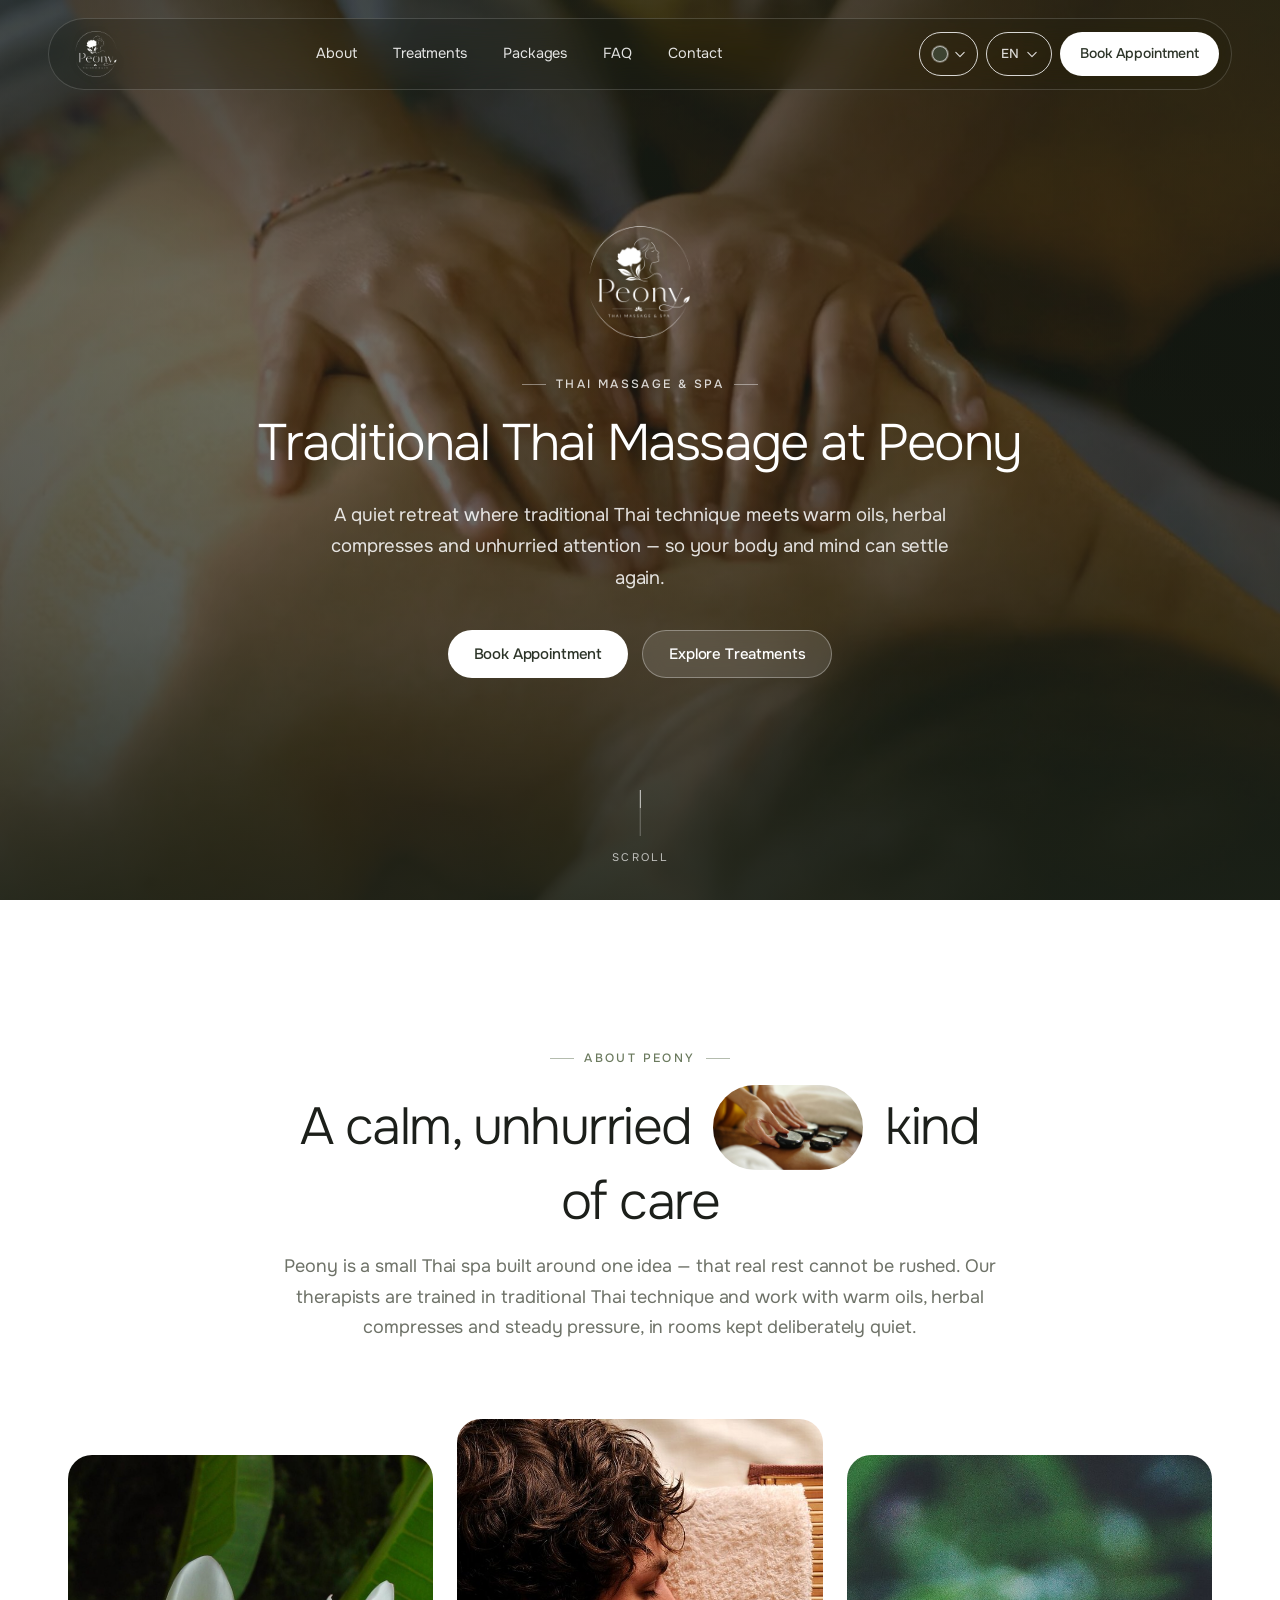
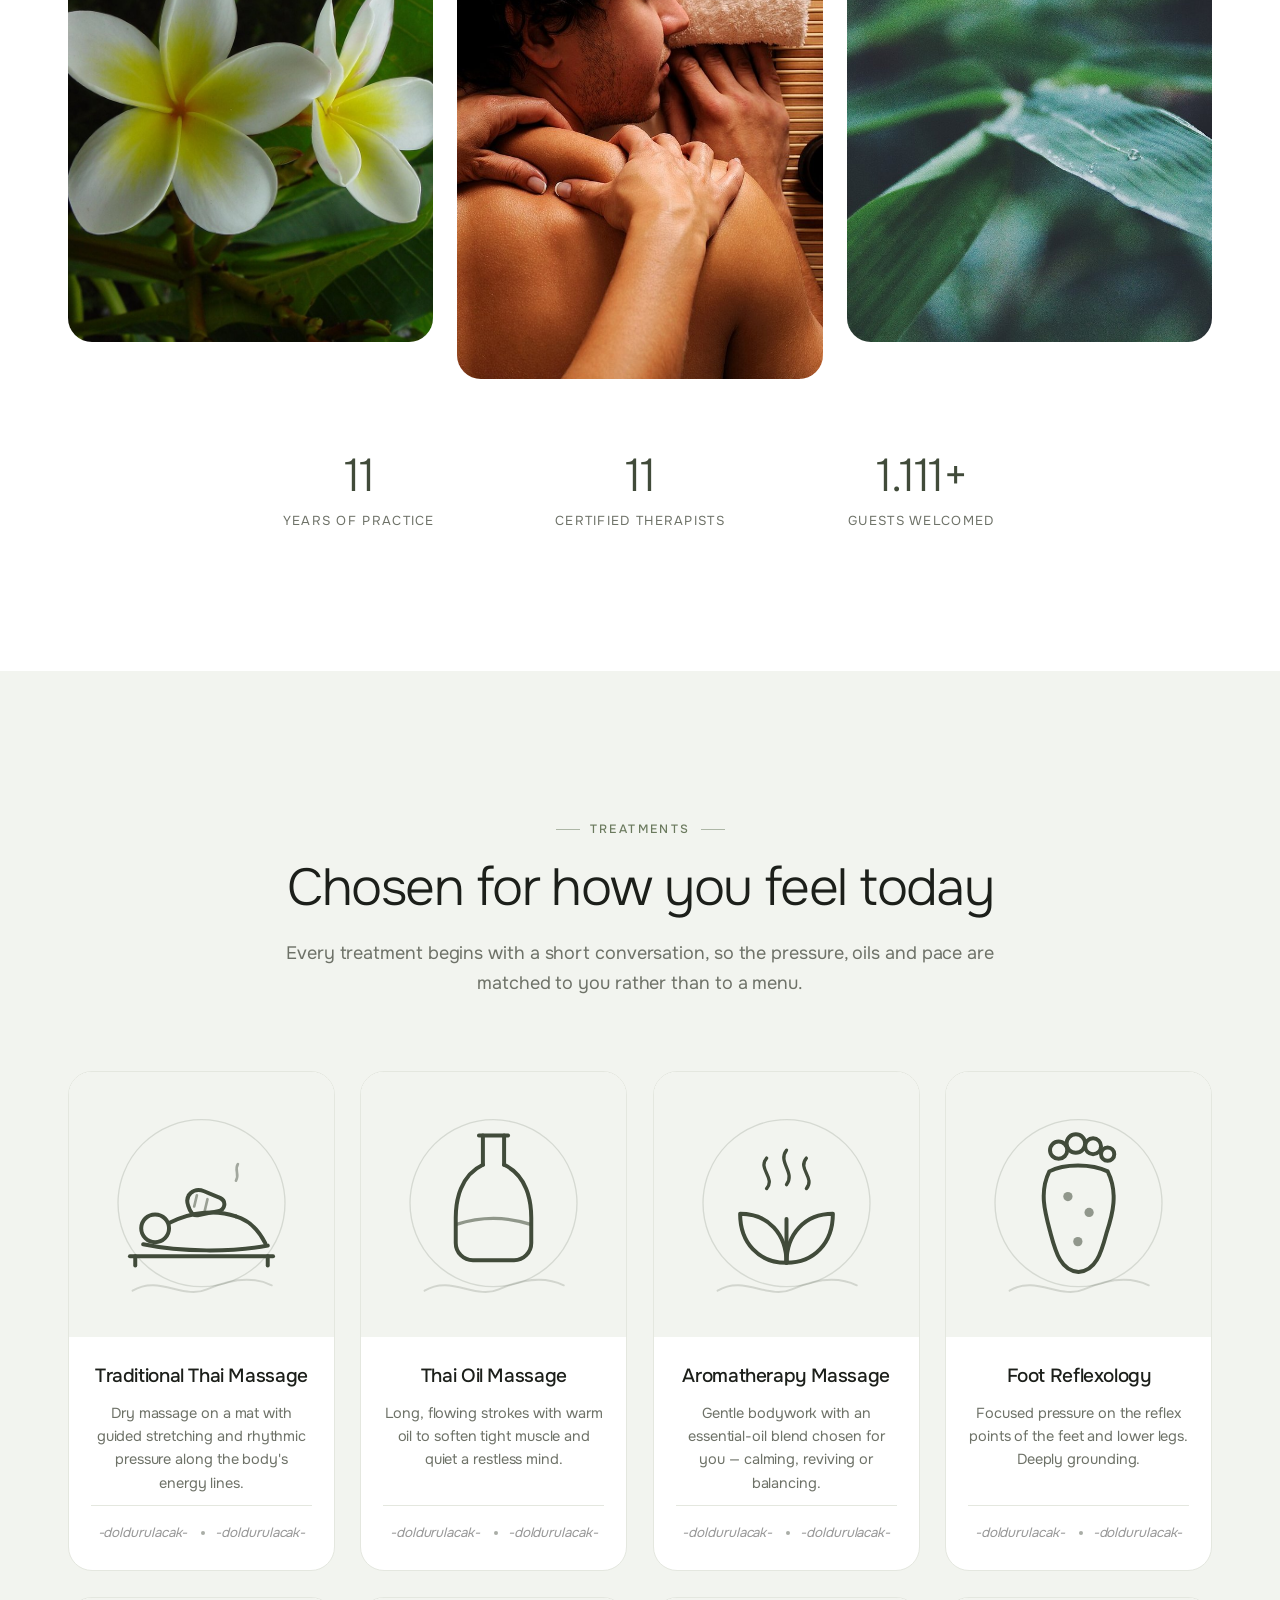
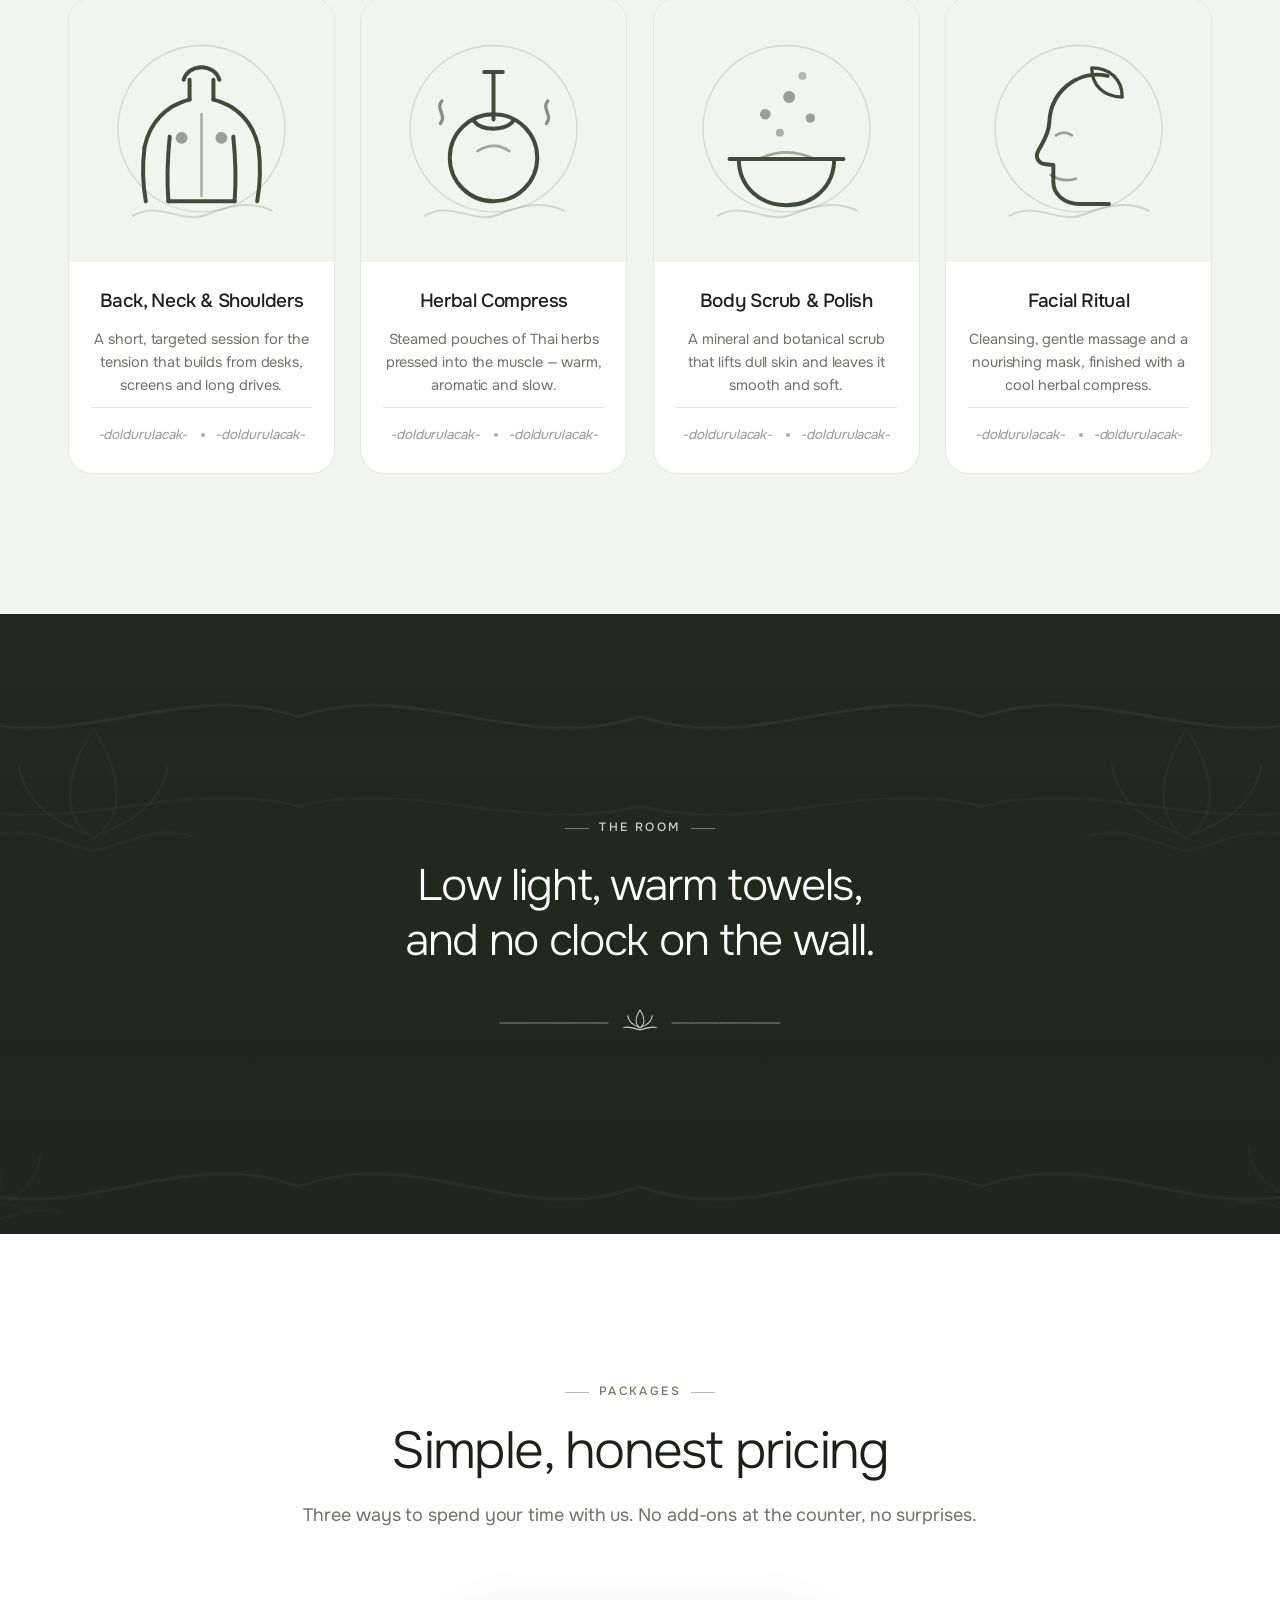
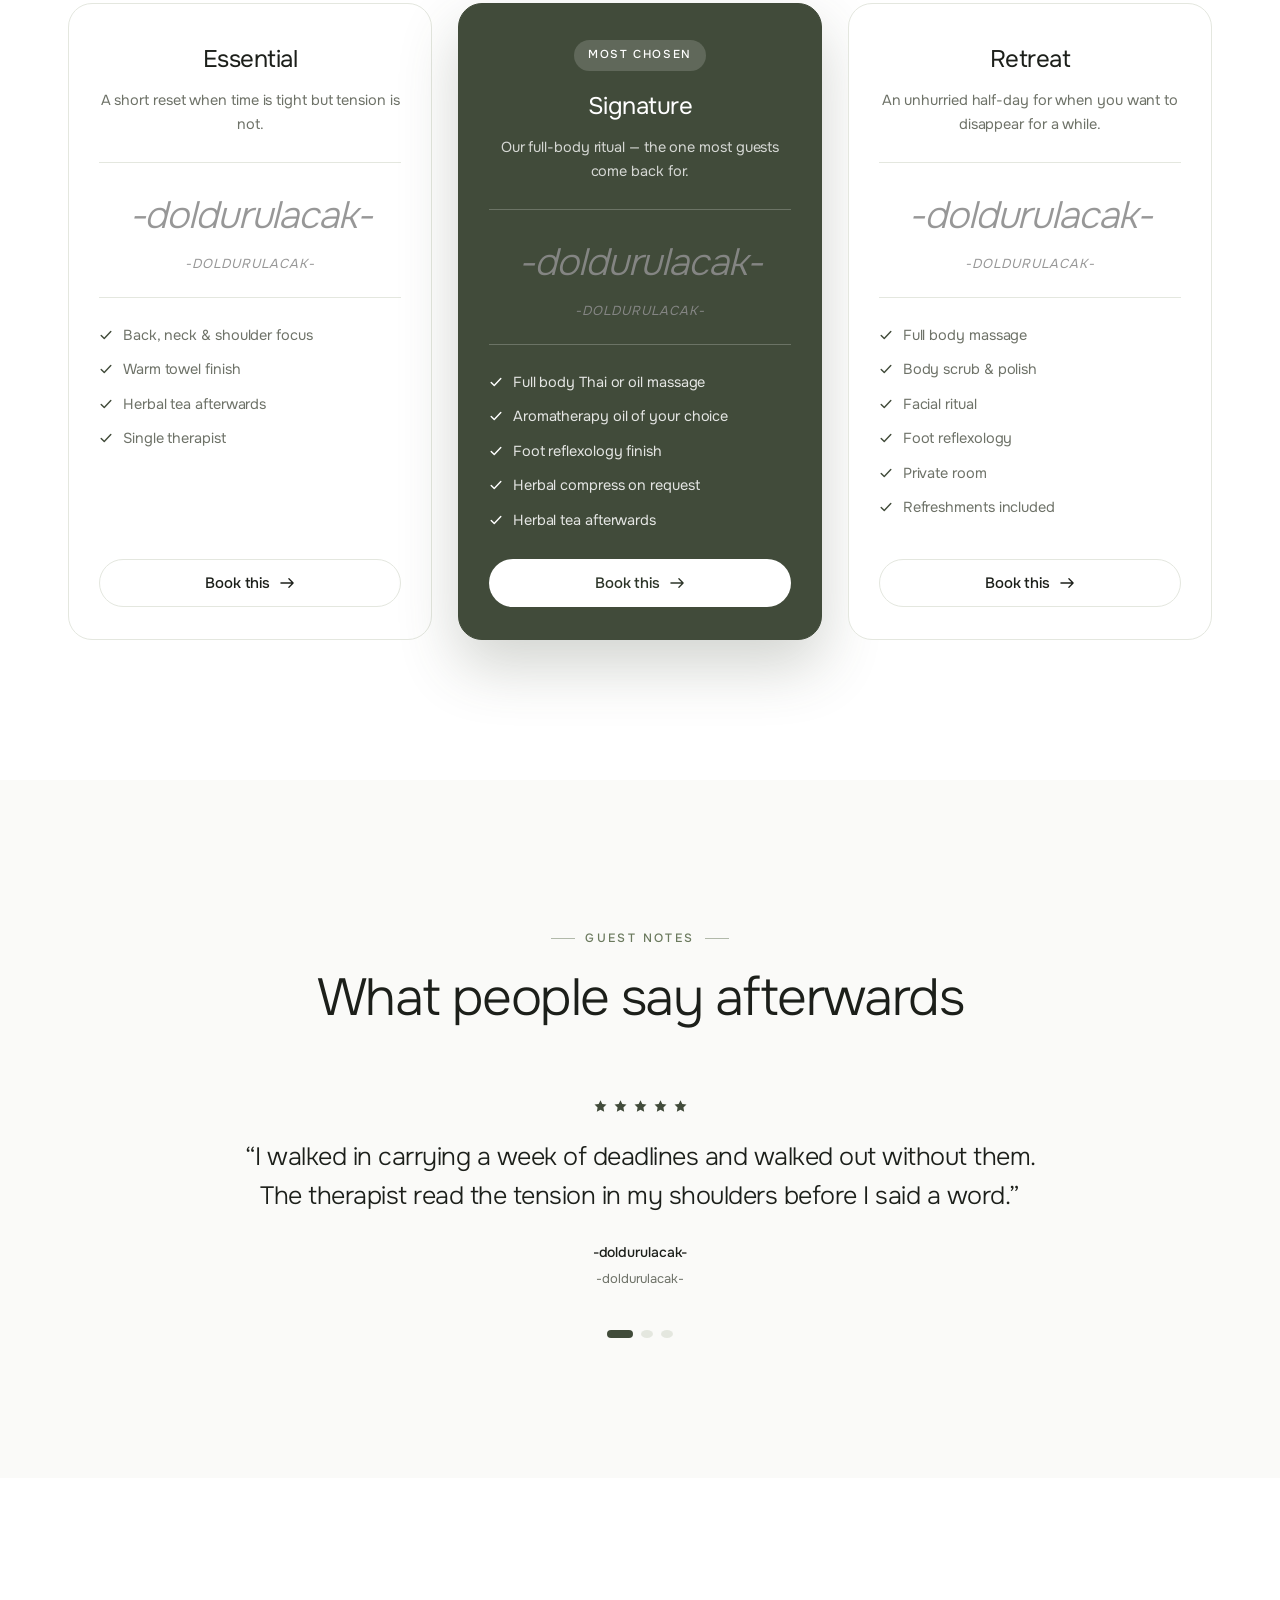
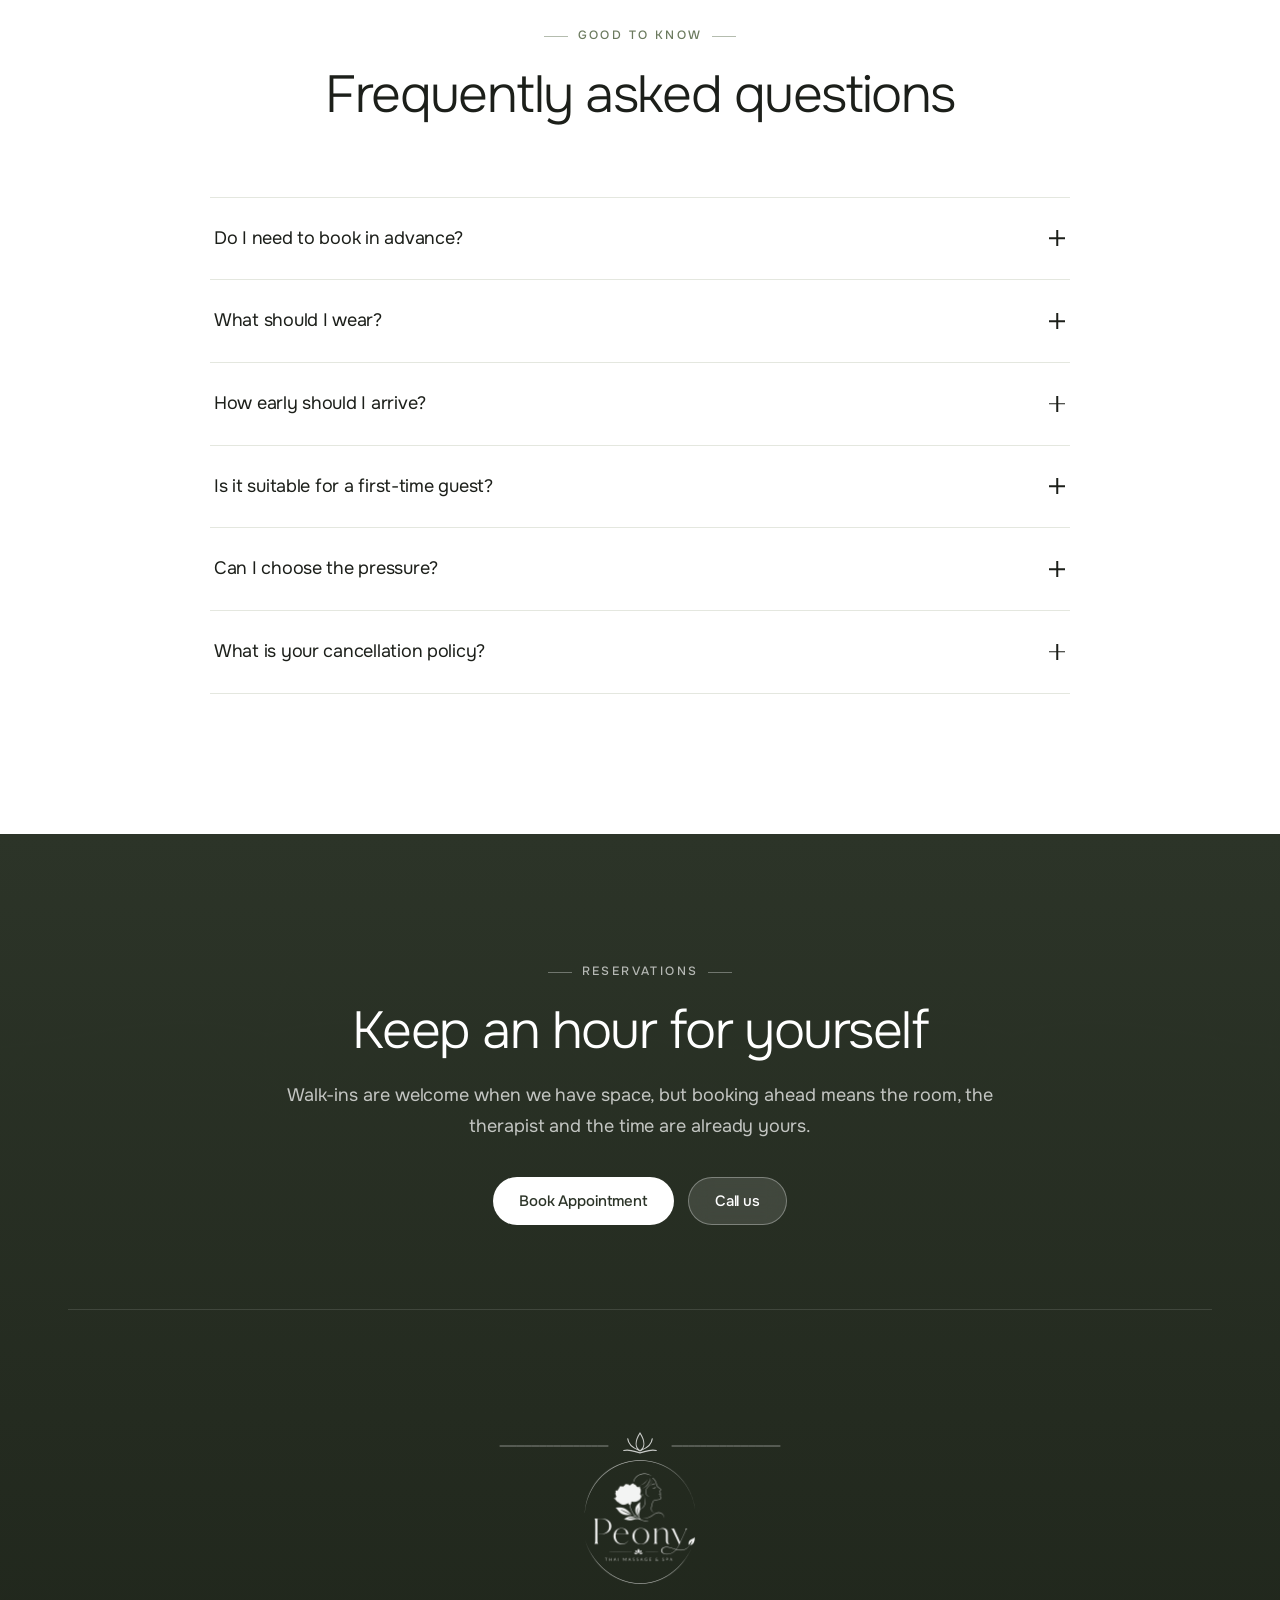
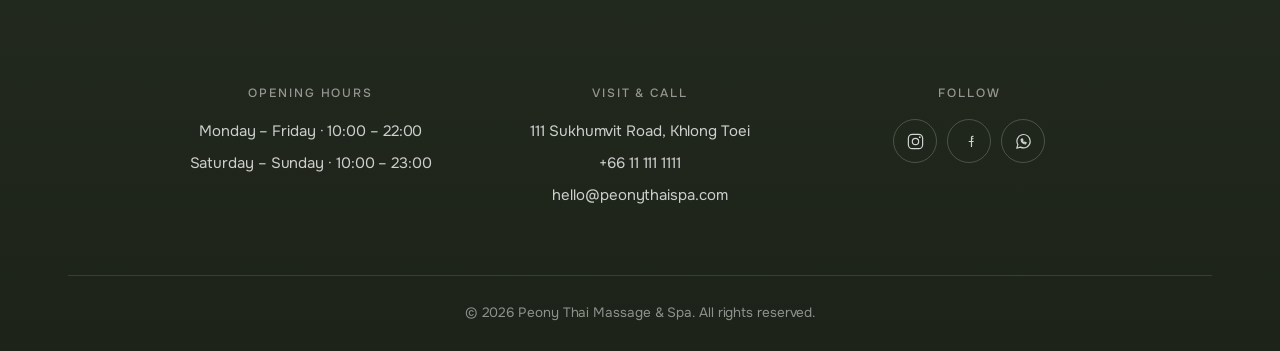
==== commit db345494: "Iki alternatif renk temasi: lacivert-altin-krem ve lila-pembemsi krem - CSS zaten tamamen token bazl" ====
--- a/index.html
+++ b/index.html
@@ -27,7 +27,16 @@
 <meta property="og:type" content="website">
 <meta property="og:image" content="media/hero-poster.jpg?v=1">
 
-<link rel="stylesheet" href="css/style.css">
+<script>
+(function () {
+  try {
+    var t = localStorage.getItem('peony.theme');
+    if (t === 'navy' || t === 'lilac') document.documentElement.setAttribute('data-theme', t);
+  } catch (e) {}
+})();
+</script>
+
+<link rel="stylesheet" href="css/style.css?v=cd1041d3">
 <noscript><style>.reveal{opacity:1!important;transform:none!important}</style></noscript>
 
 </head>
@@ -49,6 +58,17 @@
     </nav>
 
     <div class="nav__side">
+      <div class="theme" id="theme">
+        <button class="theme__btn" type="button" aria-haspopup="true" aria-expanded="false"
+                data-i18n-attr="aria-label:theme.label" aria-label="Renk teması">
+          <span class="theme__dot" aria-hidden="true"></span>
+          <svg class="chev" width="10" height="7" viewBox="0 0 12 8" fill="none" aria-hidden="true">
+            <path d="M1 1.5 6 6.5l5-5" stroke="currentColor" stroke-width="1.4" stroke-linecap="round" stroke-linejoin="round"/>
+          </svg>
+        </button>
+        <div class="theme__menu" role="menu"></div>
+      </div>
+
       <div class="lang" id="lang">
         <button class="lang__btn" type="button" aria-haspopup="true" aria-expanded="false">
           <span data-lang-current>EN</span>
@@ -311,13 +331,13 @@
   </div>
 </footer>
 
-<script src="js/supabase-config.js"></script>
+<script src="js/supabase-config.js?v=c3cb3e58"></script>
 
 <a class="wa" href="#" data-setting-href="whatsapp_url" aria-label="WhatsApp"
    target="_blank" rel="noopener"><svg width="26" height="26" viewBox="0 0 24 24" fill="currentColor" aria-hidden="true"><path d="M12.04 2.02c-5.5 0-9.96 4.46-9.96 9.96 0 1.76.46 3.48 1.34 5L2 22l5.16-1.35a9.93 9.93 0 0 0 4.88 1.28h.01c5.5 0 9.96-4.46 9.96-9.96 0-2.66-1.04-5.16-2.92-7.04a9.88 9.88 0 0 0-7.05-2.91zm0 18.2h-.01a8.26 8.26 0 0 1-4.21-1.15l-.3-.18-3.13.82.84-3.05-.2-.31a8.24 8.24 0 0 1-1.26-4.37c0-4.56 3.71-8.27 8.28-8.27a8.2 8.2 0 0 1 5.84 2.42a8.2 8.2 0 0 1 2.42 5.85c0 4.56-3.71 8.24-8.27 8.24zm4.53-6.16c-.25-.13-1.47-.72-1.69-.81-.23-.08-.39-.12-.56.13-.16.24-.64.8-.79.97-.14.16-.29.18-.54.06-.25-.13-1.05-.39-2-1.23-.74-.66-1.24-1.47-1.38-1.72-.15-.25-.02-.38.11-.51.11-.11.25-.29.37-.43.13-.15.17-.25.25-.41.08-.17.04-.31-.02-.43-.06-.13-.56-1.35-.77-1.84-.2-.48-.4-.42-.56-.43h-.47c-.17 0-.43.06-.66.31-.22.25-.86.85-.86 2.07 0 1.22.89 2.4 1.01 2.56.12.17 1.75 2.67 4.23 3.74.59.26 1.05.41 1.41.52.59.19 1.13.16 1.56.1.48-.07 1.47-.6 1.67-1.18.21-.58.21-1.07.15-1.18-.06-.11-.22-.17-.47-.29z"/></svg></a>
 
-<script src="js/i18n.js"></script>
-<script src="js/main.js"></script>
-<script src="js/content.js"></script>
+<script src="js/i18n.js?v=132e70fb"></script>
+<script src="js/main.js?v=86f6c8d5"></script>
+<script src="js/content.js?v=5ba23349"></script>
 </body>
 </html>
--- a/css/style.css
+++ b/css/style.css
@@ -14,6 +14,12 @@
   --muted:        #6E7268;
   --line:         #E4E7DF;
 
+  /* rgba() içinde kullanılan bileşenler — tema ile birlikte değişir */
+  --accent-rgb:   65, 75, 58;
+  --shadow-rgb:   28, 31, 26;
+  --deep-rgb:     28, 34, 24;
+  --deep2-rgb:    44, 52, 40;
+
   --font: "Onest", "Noto Sans Thai", "Noto Sans SC", "Noto Sans Devanagari",
           system-ui, -apple-system, "Segoe UI", sans-serif;
 
@@ -29,6 +35,61 @@
   --ease-soft: cubic-bezier(.4, 0, .2, 1);
 
   --nav-h: 72px;
+}
+
+
+/* --------------------------------------------------------------------------
+   Alternatif renk temaları
+   Yalnızca token'lar değişir; hiçbir bileşen kuralı tekrarlanmaz.
+   -------------------------------------------------------------------------- */
+
+/* Lacivert · Altın · Krem */
+:root[data-theme="navy"] {
+  --green:        #23304F;
+  --green-deep:   #16203A;
+  --green-soft:   #A8823C;   /* altın vurgu */
+  --green-tint:   #F6F1E6;   /* krem */
+  --paper:        #FCF9F3;
+  --ink:          #17203A;
+  --muted:        #6E7385;
+  --line:         #E8DFCC;
+
+  --accent-rgb:   35, 48, 79;
+  --shadow-rgb:   22, 32, 58;
+  --deep-rgb:     18, 26, 46;
+  --deep2-rgb:    30, 42, 70;
+}
+
+/* Lila · Pembemsi krem */
+:root[data-theme="lilac"] {
+  --green:        #6E5A8A;
+  --green-deep:   #4B3B66;
+  --green-soft:   #A98BB8;
+  --green-tint:   #F8F2F6;
+  --paper:        #FDFAFC;
+  --ink:          #2A2233;
+  --muted:        #7A7185;
+  --line:         #EEE3EC;
+
+  --accent-rgb:   110, 90, 138;
+  --shadow-rgb:   42, 34, 51;
+  --deep-rgb:     48, 38, 62;
+  --deep2-rgb:    75, 59, 102;
+}
+
+/* Çizim varlıkları sabit yeşil üretildiği için tema rengine döndürülüyor.
+   Beyaza indirgenen süsler (.ornament--light) bunun dışında tutulur. */
+:root[data-theme="navy"]  img[src*="assets/art/"]:not(.ornament--light) {
+  filter: hue-rotate(128deg) saturate(.85);
+}
+:root[data-theme="lilac"] img[src*="assets/art/"]:not(.ornament--light) {
+  filter: hue-rotate(174deg) saturate(.75);
+}
+
+/* Tema geçişi yumuşak olsun */
+body, .nav__inner, .svc, .plan, .info-card, .foot, .section--tint, .section--paper {
+  transition: background-color .5s var(--ease-soft), color .5s var(--ease-soft),
+              border-color .5s var(--ease-soft);
 }
 
 /* ---------- Reset ---------- */
@@ -183,7 +244,7 @@
 }
 .btn:hover {
   transform: translateY(-2px);
-  box-shadow: 0 12px 28px rgba(65, 75, 58, .26);
+  box-shadow: 0 12px 28px rgba(var(--accent-rgb), .26);
 }
 .btn:active { transform: translateY(0); }
 
@@ -275,7 +336,7 @@
   gap: 20px;
   padding: 0 12px 0 24px;
   border-radius: var(--r-pill);
-  background: rgba(28, 31, 26, .28);
+  background: rgba(var(--shadow-rgb), .28);
   border: 1px solid rgba(255,255,255,.16);
   backdrop-filter: blur(18px) saturate(150%);
   -webkit-backdrop-filter: blur(18px) saturate(150%);
@@ -291,7 +352,7 @@
   max-width: 1080px;
   background: rgba(255,255,255,.82);
   border-color: var(--line);
-  box-shadow: 0 10px 40px rgba(28, 31, 26, .10);
+  box-shadow: 0 10px 40px rgba(var(--shadow-rgb), .10);
   color: var(--ink);
 }
 
@@ -311,7 +372,7 @@
   border-color: var(--line);
   color: var(--ink);
 }
-.nav--light.is-stuck .nav__inner { box-shadow: 0 10px 40px rgba(28, 31, 26, .10); }
+.nav--light.is-stuck .nav__inner { box-shadow: 0 10px 40px rgba(var(--shadow-rgb), .10); }
 
 .nav__logo { display: flex; align-items: center; flex-shrink: 0; }
 .nav__logo img {
@@ -319,7 +380,7 @@
   width: 46px;
   /* Logo renkli olduğu için koyu hero üstünde beyaza indirgeniyor;
      navbar açık temaya geçince kendi renklerine dönüyor. */
-  filter: brightness(0) invert(1) drop-shadow(0 1px 6px rgba(20, 24, 18, .45));
+  filter: brightness(0) invert(1) drop-shadow(0 1px 6px rgba(var(--deep-rgb), .45));
   transition: filter .5s var(--ease-soft);
 }
 .nav.is-stuck .nav__logo img,
@@ -402,7 +463,7 @@
   border-radius: var(--r-md);
   background: rgba(255,255,255,.96);
   border: 1px solid var(--line);
-  box-shadow: 0 20px 50px rgba(28,31,26,.16);
+  box-shadow: 0 20px 50px rgba(var(--shadow-rgb), .16);
   backdrop-filter: blur(18px);
   -webkit-backdrop-filter: blur(18px);
   color: var(--ink);
@@ -436,6 +497,89 @@
   font-size: 11px;
   letter-spacing: .1em;
   color: var(--muted);
+}
+
+
+/* ---------- Tema seçici ---------- */
+.theme { position: relative; }
+
+.theme__btn {
+  display: inline-flex;
+  align-items: center;
+  gap: 7px;
+  height: 44px;
+  padding: 0 12px;
+  border-radius: var(--r-pill);
+  border: 1px solid currentColor;
+  opacity: .82;
+  transition: opacity .25s var(--ease-soft), background-color .25s var(--ease-soft);
+}
+.theme__btn:hover { opacity: 1; background: rgba(128, 128, 128, .12); }
+.theme__btn .chev { transition: transform .35s var(--ease); }
+.theme.is-open .theme__btn .chev { transform: rotate(180deg); }
+
+/* Butondaki nokta, yürürlükteki temanın ana rengini gösterir */
+.theme__dot {
+  width: 16px;
+  height: 16px;
+  border-radius: 50%;
+  background: var(--green);
+  box-shadow: inset 0 0 0 1px rgba(255, 255, 255, .55);
+  transition: background-color .4s var(--ease-soft);
+}
+/* Koyu hero üstünde nokta kendi rengiyle görünsün diye halka veriliyor */
+.nav:not(.is-stuck):not(.nav--light):not(.is-open) .theme__dot {
+  box-shadow: inset 0 0 0 1px rgba(255, 255, 255, .8), 0 0 0 1px rgba(255, 255, 255, .35);
+}
+
+.theme__menu {
+  position: absolute;
+  top: calc(100% + 12px);
+  right: 0;
+  min-width: 210px;
+  padding: 8px;
+  border-radius: var(--r-md);
+  background: rgba(255, 255, 255, .96);
+  border: 1px solid var(--line);
+  box-shadow: 0 20px 50px rgba(var(--shadow-rgb), .16);
+  backdrop-filter: blur(18px);
+  -webkit-backdrop-filter: blur(18px);
+  color: var(--ink);
+  opacity: 0;
+  visibility: hidden;
+  transform: translateY(-8px) scale(.97);
+  transform-origin: top right;
+  transition: opacity .3s var(--ease), transform .3s var(--ease), visibility .3s;
+}
+.theme.is-open .theme__menu { opacity: 1; visibility: visible; transform: translateY(0) scale(1); }
+
+.theme__menu button {
+  display: flex;
+  align-items: center;
+  gap: 10px;
+  width: 100%;
+  min-height: 44px;
+  padding: 0 12px;
+  border-radius: var(--r-sm);
+  font-size: 14.5px;
+  text-align: left;
+  transition: background-color .2s var(--ease-soft);
+}
+.theme__menu button:hover { background: var(--green-tint); }
+.theme__menu button[aria-current="true"] { color: var(--green); font-weight: 500; }
+
+/* Her seçenekte paletin üç rengi küçük birer nokta olarak gösterilir */
+.swatch { display: inline-flex; gap: 3px; flex-shrink: 0; }
+.swatch i {
+  width: 13px;
+  height: 13px;
+  border-radius: 50%;
+  box-shadow: inset 0 0 0 1px rgba(0, 0, 0, .10);
+}
+
+@media (max-width: 520px) {
+  .theme__btn { padding: 0 10px; gap: 5px; }
+  .theme__menu { min-width: 190px; }
 }
 
 /* ---------- Mobile menu ---------- */
@@ -540,11 +684,11 @@
   inset: 0;
   background:
     linear-gradient(180deg,
-      rgba(28, 34, 24, .60) 0%,
-      rgba(28, 34, 24, .46) 32%,
-      rgba(28, 34, 24, .58) 70%,
-      rgba(28, 34, 24, .84) 100%),
-    radial-gradient(110% 75% at 50% 48%, rgba(28,34,24,.22) 0%, rgba(28,34,24,.62) 100%);
+      rgba(var(--deep-rgb), .60) 0%,
+      rgba(var(--deep-rgb), .46) 32%,
+      rgba(var(--deep-rgb), .58) 70%,
+      rgba(var(--deep-rgb), .84) 100%),
+    radial-gradient(110% 75% at 50% 48%, rgba(var(--deep-rgb), .22) 0%, rgba(var(--deep-rgb), .62) 100%);
 }
 
 .hero__inner {
@@ -562,7 +706,7 @@
   margin: 0 auto clamp(18px, 2.4vw, 28px);
   opacity: .96;
   /* Videonun açık renkli kareleri üstünde kaybolmasın */
-  filter: drop-shadow(0 2px 14px rgba(20, 24, 18, .55));
+  filter: drop-shadow(0 2px 14px rgba(var(--deep-rgb), .55));
 }
 
 .hero .eyebrow { color: rgba(255,255,255,.82); }
@@ -690,7 +834,7 @@
 .svc:hover {
   transform: translateY(-6px);
   border-color: var(--green);
-  box-shadow: 0 22px 48px rgba(28,31,26,.10);
+  box-shadow: 0 22px 48px rgba(var(--shadow-rgb), .10);
 }
 
 .svc__media {
@@ -766,7 +910,7 @@
   position: absolute;
   inset: 0;
   z-index: -1;
-  background: linear-gradient(180deg, rgba(28,34,24,.58), rgba(28,34,24,.72));
+  background: linear-gradient(180deg, rgba(var(--deep-rgb), .58), rgba(var(--deep-rgb), .72));
 }
 .band__inner { padding: 80px var(--gutter); max-width: 900px; }
 .band__inner .eyebrow { color: rgba(255,255,255,.8); }
@@ -798,7 +942,7 @@
   text-align: center;
   transition: transform .45s var(--ease), box-shadow .45s var(--ease-soft);
 }
-.plan:hover { transform: translateY(-6px); box-shadow: 0 22px 48px rgba(28,31,26,.10); }
+.plan:hover { transform: translateY(-6px); box-shadow: 0 22px 48px rgba(var(--shadow-rgb), .10); }
 
 .plan__badge {
   align-self: center;
@@ -855,7 +999,7 @@
   background: var(--green);
   border-color: var(--green);
   color: #fff;
-  box-shadow: 0 26px 60px rgba(65,75,58,.24);
+  box-shadow: 0 26px 60px rgba(var(--accent-rgb), .24);
 }
 .plan--feature .plan__badge { background: rgba(255,255,255,.16); color: #fff; }
 .plan--feature .plan__note { color: rgba(255,255,255,.78); }
@@ -1023,7 +1167,7 @@
   content: "";
   position: absolute;
   inset: 0;
-  background: linear-gradient(180deg, rgba(28,34,24,0), rgba(28,34,24,.3));
+  background: linear-gradient(180deg, rgba(var(--deep-rgb), 0), rgba(var(--deep-rgb), .3));
   opacity: 0;
   transition: opacity .45s var(--ease-soft);
 }
@@ -1079,7 +1223,7 @@
   display: grid;
   place-items: center;
   padding: clamp(16px, 4vw, 56px);
-  background: rgba(20, 24, 18, .94);
+  background: rgba(var(--deep-rgb), .94);
   backdrop-filter: blur(10px);
   -webkit-backdrop-filter: blur(10px);
   opacity: 0;
@@ -1151,7 +1295,7 @@
 .info-card:hover {
   transform: translateY(-5px);
   border-color: var(--green);
-  box-shadow: 0 20px 44px rgba(28,31,26,.09);
+  box-shadow: 0 20px 44px rgba(var(--shadow-rgb), .09);
 }
 .info-card .ic {
   display: grid;
@@ -1212,7 +1356,7 @@
 .field textarea:focus {
   outline: none;
   border-color: var(--green);
-  box-shadow: 0 0 0 3px rgba(65,75,58,.12);
+  box-shadow: 0 0 0 3px rgba(var(--accent-rgb), .12);
 }
 .form .btn { justify-self: center; margin-top: 8px; min-width: 220px; }
 .form__note {
@@ -1265,7 +1409,7 @@
   position: absolute;
   inset: 0;
   z-index: -1;
-  background: linear-gradient(180deg, rgba(44,52,40,.86), rgba(28,34,24,.96));
+  background: linear-gradient(180deg, rgba(var(--deep2-rgb), .86), rgba(var(--deep-rgb), .96));
 }
 
 .foot__cta {
@@ -1378,7 +1522,7 @@
   border-radius: 50%;
   background: var(--green);
   color: #fff;
-  box-shadow: 0 10px 30px rgba(28, 31, 26, .28);
+  box-shadow: 0 10px 30px rgba(var(--shadow-rgb), .28);
   opacity: 0;
   visibility: hidden;
   transform: translateY(14px) scale(.9);
@@ -1387,7 +1531,7 @@
 }
 /* Hero'da görünmez, sayfa kaydırılınca süzülerek gelir */
 .wa.is-in { opacity: 1; visibility: visible; transform: none; }
-.wa:hover { transform: translateY(-3px) scale(1.06); box-shadow: 0 16px 40px rgba(28, 31, 26, .34); }
+.wa:hover { transform: translateY(-3px) scale(1.06); box-shadow: 0 16px 40px rgba(var(--shadow-rgb), .34); }
 .wa:active { transform: translateY(0) scale(1); }
 
 @media (max-width: 520px) { .wa { width: 52px; height: 52px; } }
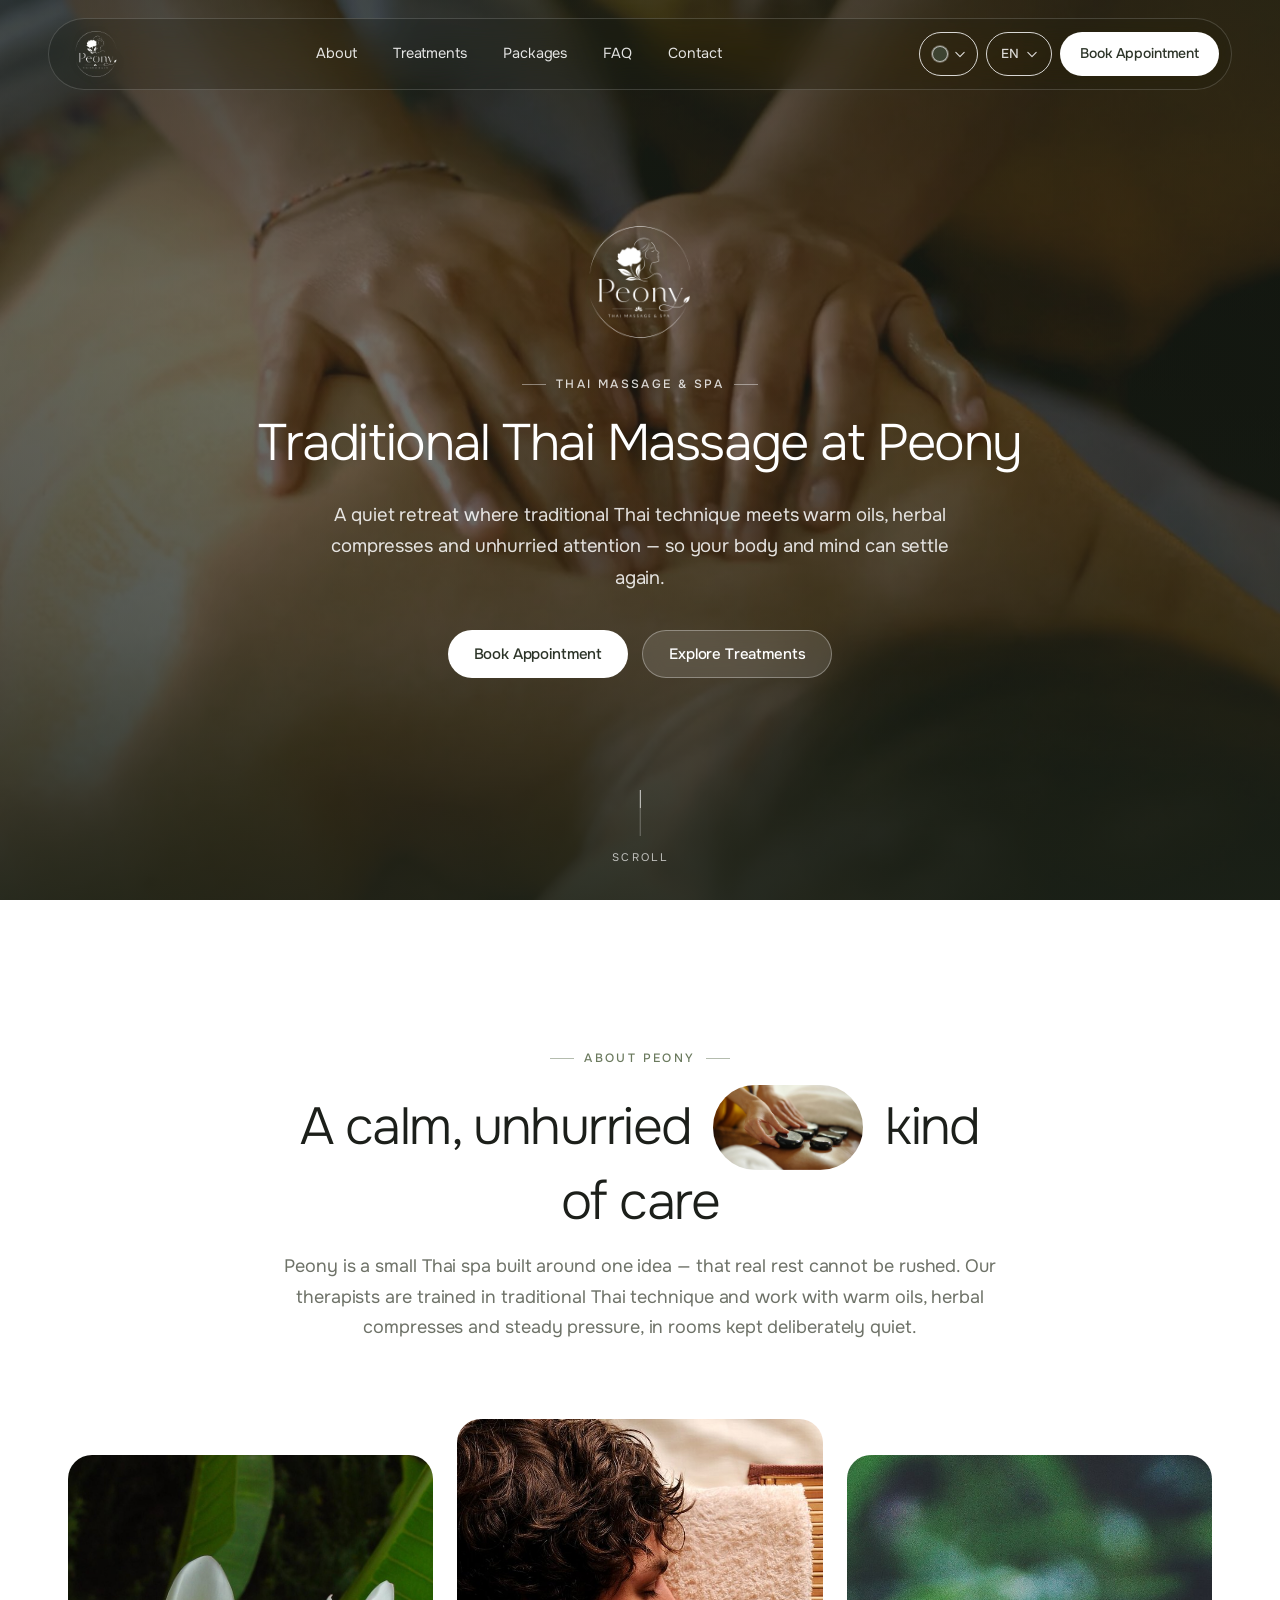
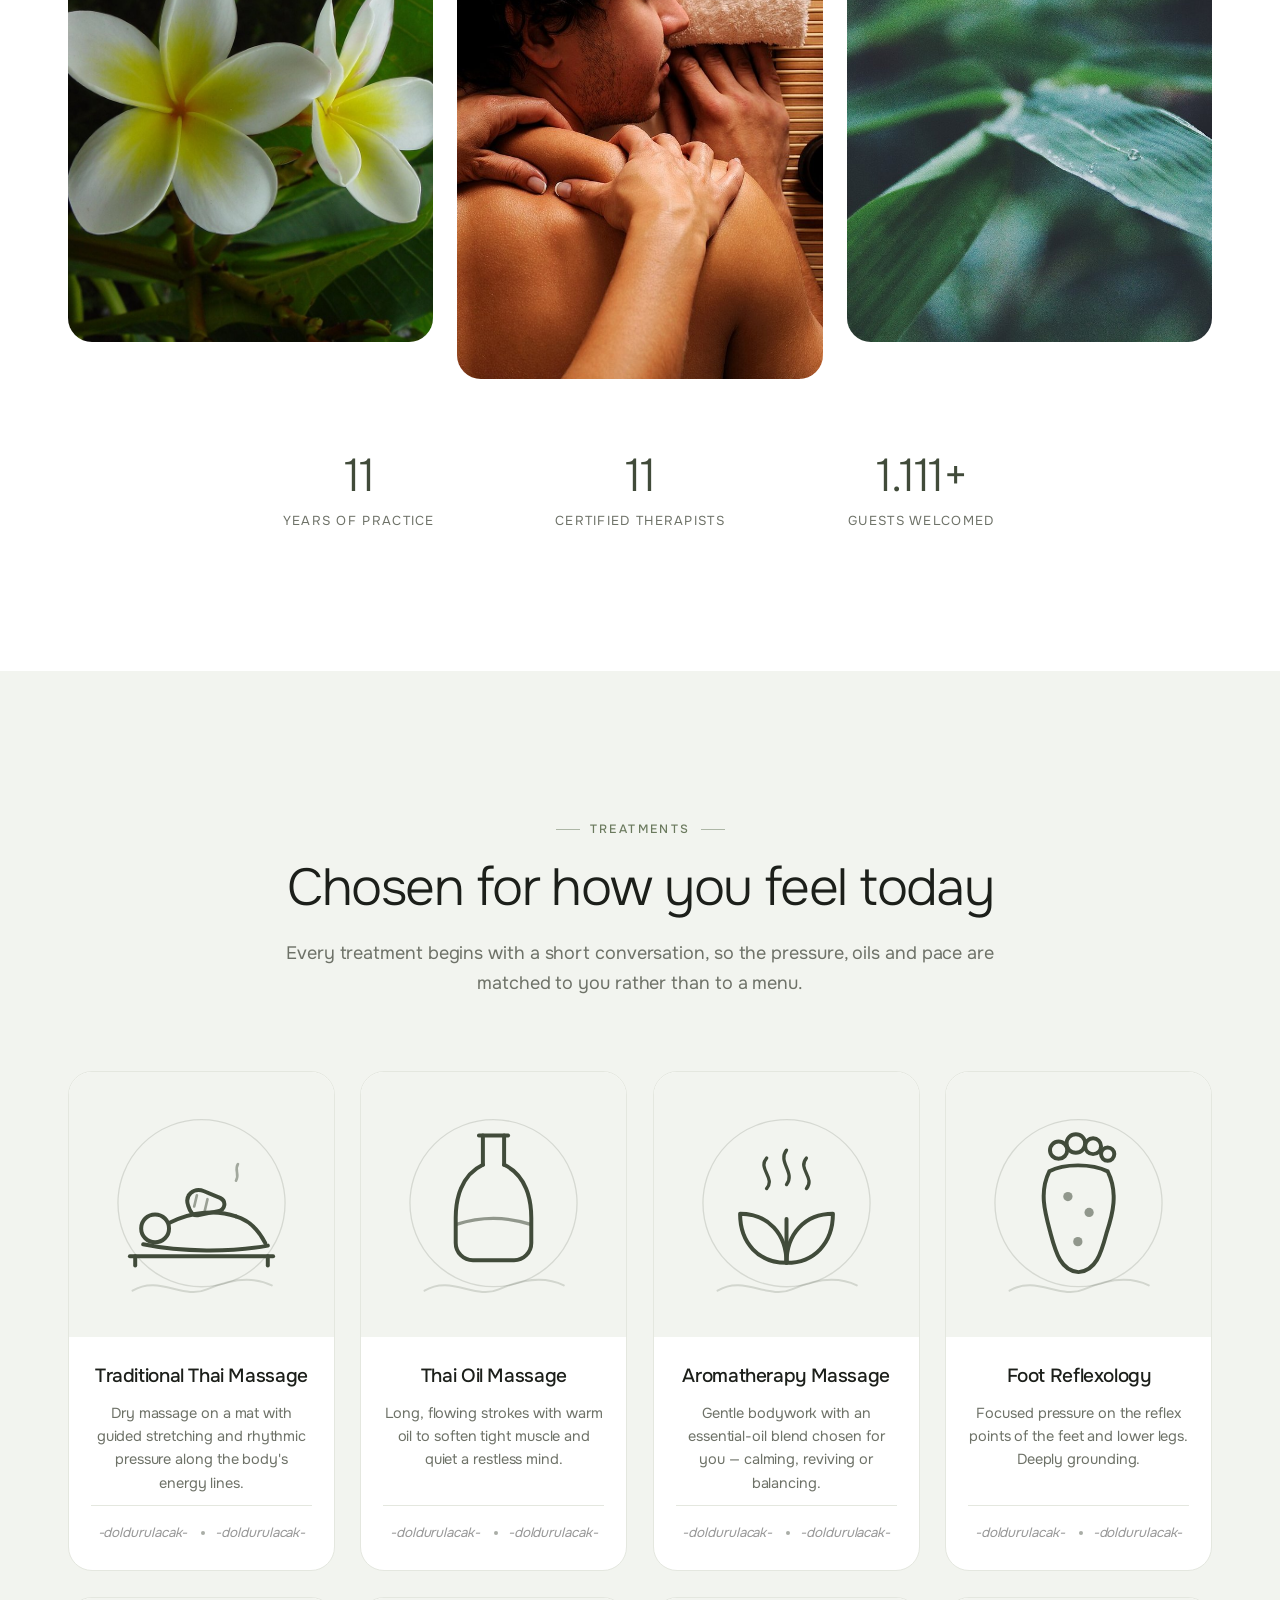
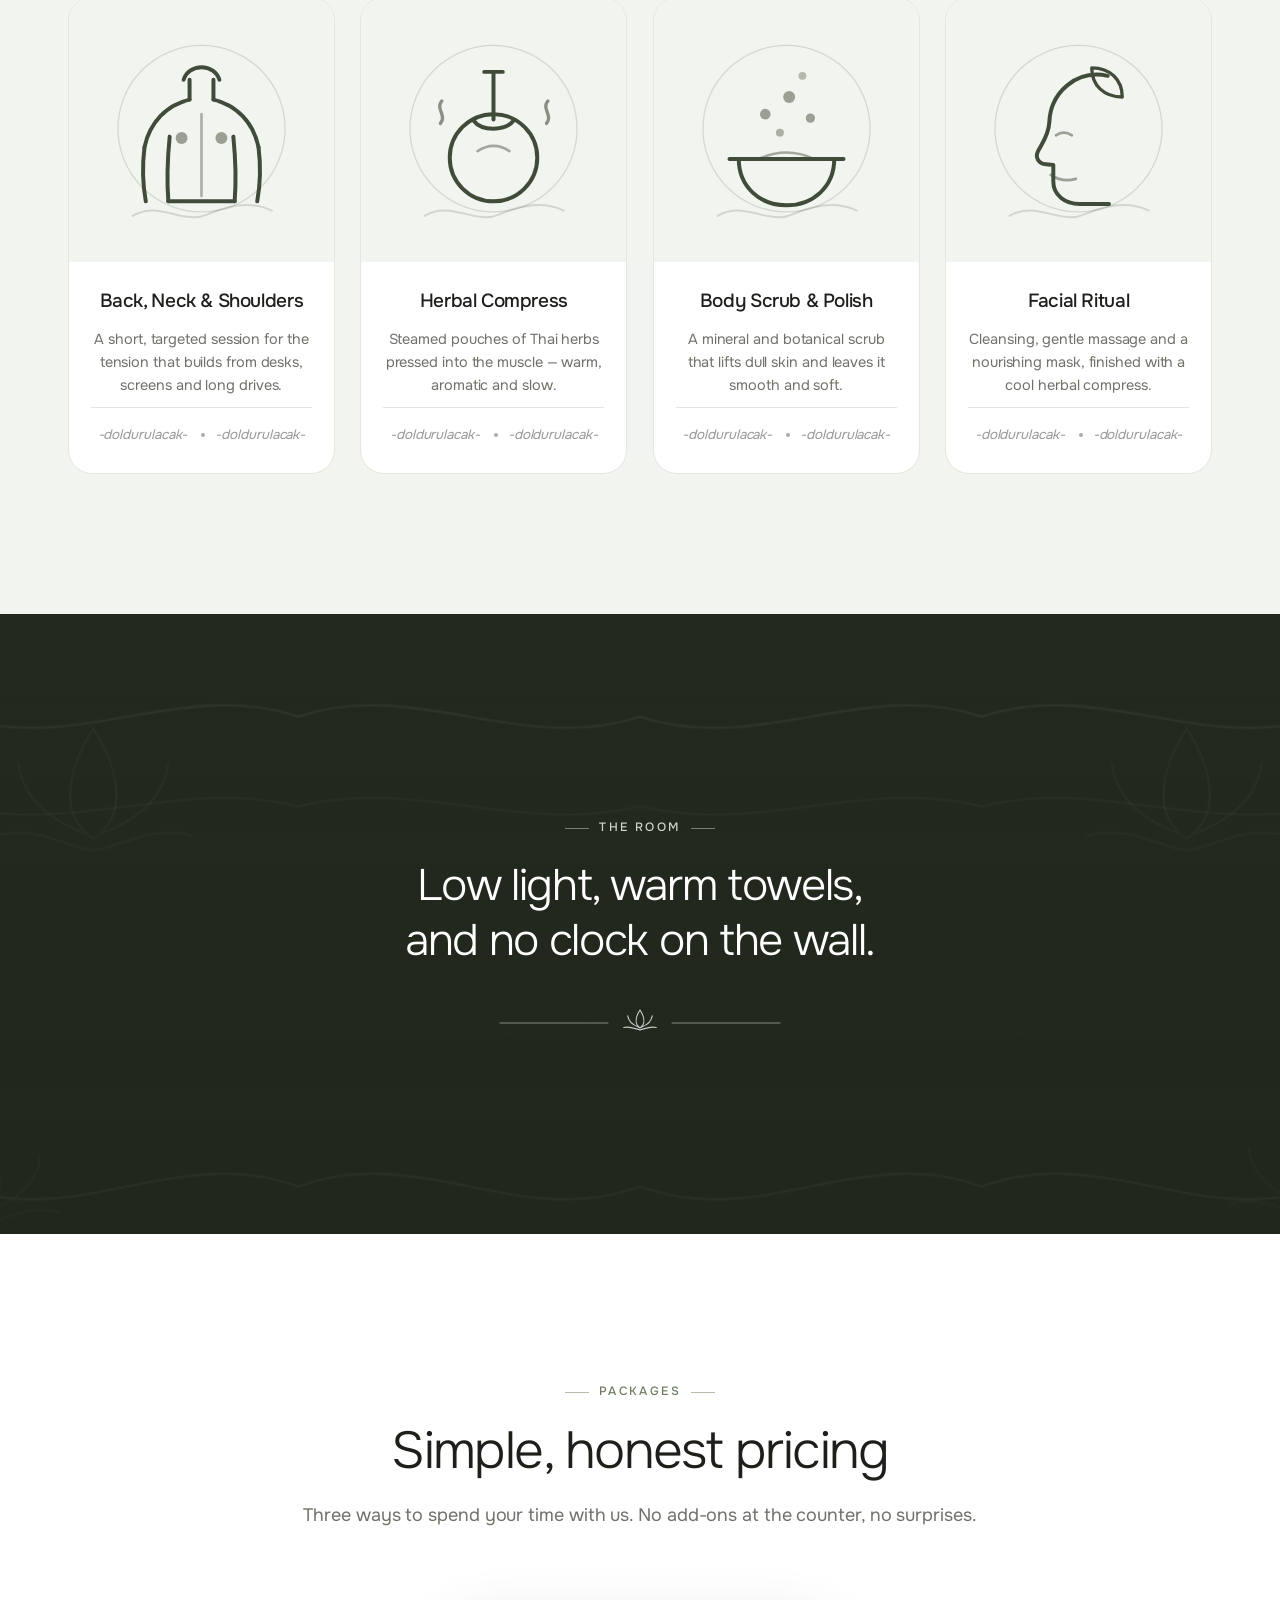
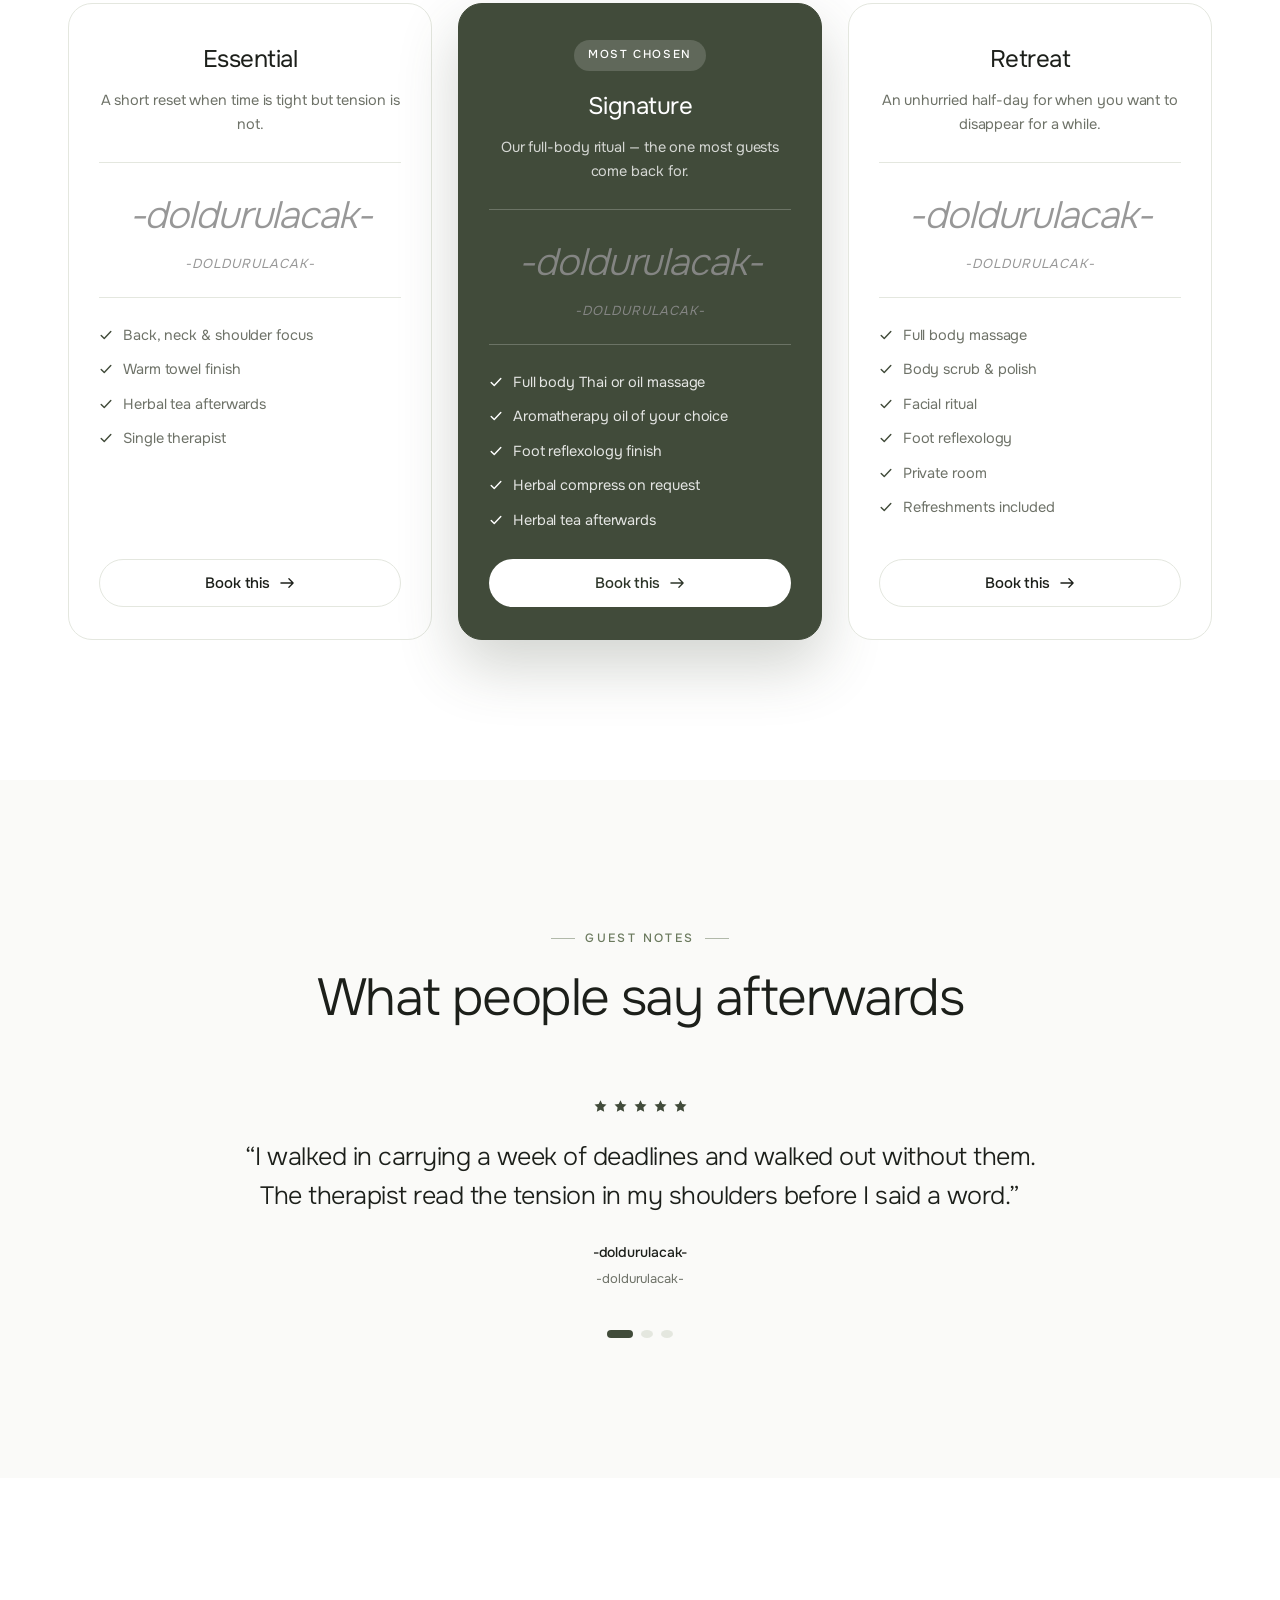
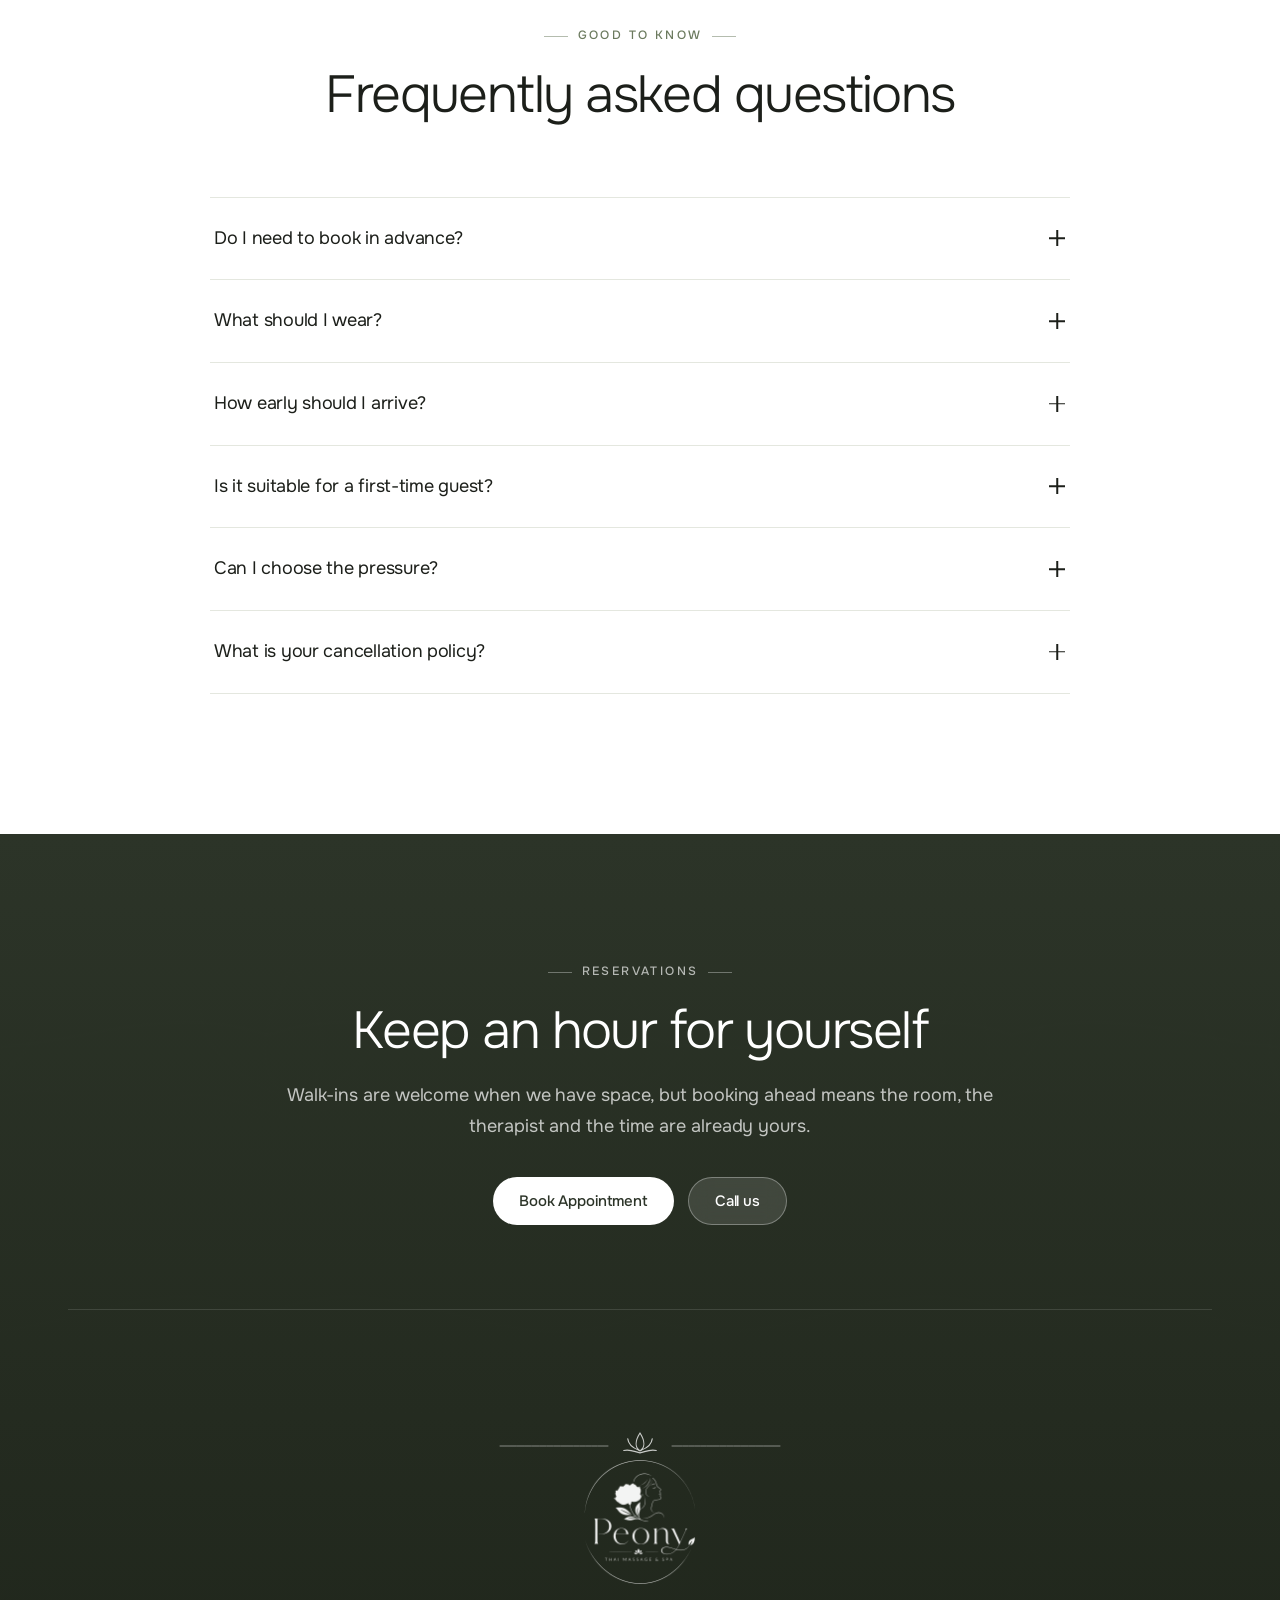
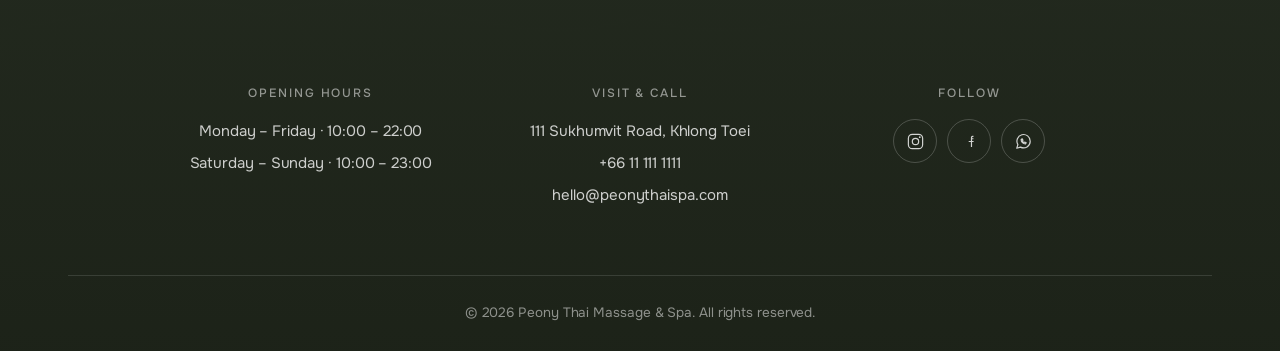
==== commit f4674e1f: "Cizimler hue-rotate yerine CSS maskesiyle temaya baglandi hue-rotate yetersiz kaliyordu: kaynak yesi" ====
--- a/index.html
+++ b/index.html
@@ -36,7 +36,7 @@
 })();
 </script>
 
-<link rel="stylesheet" href="css/style.css?v=cd1041d3">
+<link rel="stylesheet" href="css/style.css?v=def768cd">
 <noscript><style>.reveal{opacity:1!important;transform:none!important}</style></noscript>
 
 </head>
@@ -337,7 +337,7 @@
    target="_blank" rel="noopener"><svg width="26" height="26" viewBox="0 0 24 24" fill="currentColor" aria-hidden="true"><path d="M12.04 2.02c-5.5 0-9.96 4.46-9.96 9.96 0 1.76.46 3.48 1.34 5L2 22l5.16-1.35a9.93 9.93 0 0 0 4.88 1.28h.01c5.5 0 9.96-4.46 9.96-9.96 0-2.66-1.04-5.16-2.92-7.04a9.88 9.88 0 0 0-7.05-2.91zm0 18.2h-.01a8.26 8.26 0 0 1-4.21-1.15l-.3-.18-3.13.82.84-3.05-.2-.31a8.24 8.24 0 0 1-1.26-4.37c0-4.56 3.71-8.27 8.28-8.27a8.2 8.2 0 0 1 5.84 2.42a8.2 8.2 0 0 1 2.42 5.85c0 4.56-3.71 8.24-8.27 8.24zm4.53-6.16c-.25-.13-1.47-.72-1.69-.81-.23-.08-.39-.12-.56.13-.16.24-.64.8-.79.97-.14.16-.29.18-.54.06-.25-.13-1.05-.39-2-1.23-.74-.66-1.24-1.47-1.38-1.72-.15-.25-.02-.38.11-.51.11-.11.25-.29.37-.43.13-.15.17-.25.25-.41.08-.17.04-.31-.02-.43-.06-.13-.56-1.35-.77-1.84-.2-.48-.4-.42-.56-.43h-.47c-.17 0-.43.06-.66.31-.22.25-.86.85-.86 2.07 0 1.22.89 2.4 1.01 2.56.12.17 1.75 2.67 4.23 3.74.59.26 1.05.41 1.41.52.59.19 1.13.16 1.56.1.48-.07 1.47-.6 1.67-1.18.21-.58.21-1.07.15-1.18-.06-.11-.22-.17-.47-.29z"/></svg></a>
 
 <script src="js/i18n.js?v=132e70fb"></script>
-<script src="js/main.js?v=86f6c8d5"></script>
+<script src="js/main.js?v=9a1e3803"></script>
 <script src="js/content.js?v=5ba23349"></script>
 </body>
 </html>
--- a/css/style.css
+++ b/css/style.css
@@ -77,14 +77,6 @@
   --deep2-rgb:    75, 59, 102;
 }
 
-/* Çizim varlıkları sabit yeşil üretildiği için tema rengine döndürülüyor.
-   Beyaza indirgenen süsler (.ornament--light) bunun dışında tutulur. */
-:root[data-theme="navy"]  img[src*="assets/art/"]:not(.ornament--light) {
-  filter: hue-rotate(128deg) saturate(.85);
-}
-:root[data-theme="lilac"] img[src*="assets/art/"]:not(.ornament--light) {
-  filter: hue-rotate(174deg) saturate(.75);
-}
 
 /* Tema geçişi yumuşak olsun */
 body, .nav__inner, .svc, .plan, .info-card, .foot, .section--tint, .section--paper {
@@ -849,6 +841,21 @@
 }
 .svc:hover .svc__media img { transform: scale(1.07); }
 
+
+/* Hizmet kartı çizimleri maske olarak basılır; rengi tema token'ından gelir,
+   böylece her temada tam uyumlu olur. Panelden gerçek fotoğraf yüklenirse
+   .svc__media img yolu kullanılır ve maske devreye girmez. */
+.svc__art {
+  display: block;
+  width: 100%;
+  height: 100%;
+  background-color: var(--green);
+  -webkit-mask: var(--art) center / cover no-repeat;
+  mask: var(--art) center / cover no-repeat;
+  transition: transform .8s var(--ease), background-color .5s var(--ease-soft);
+}
+.svc:hover .svc__art { transform: scale(1.07); }
+
 .svc__body {
   padding: 24px 22px 26px;
   text-align: center;
@@ -887,6 +894,7 @@
    ========================================================================== */
 .band {
   position: relative;
+  background: var(--green-deep);
   min-height: clamp(420px, 56vw, 620px);
   display: grid;
   place-items: center;
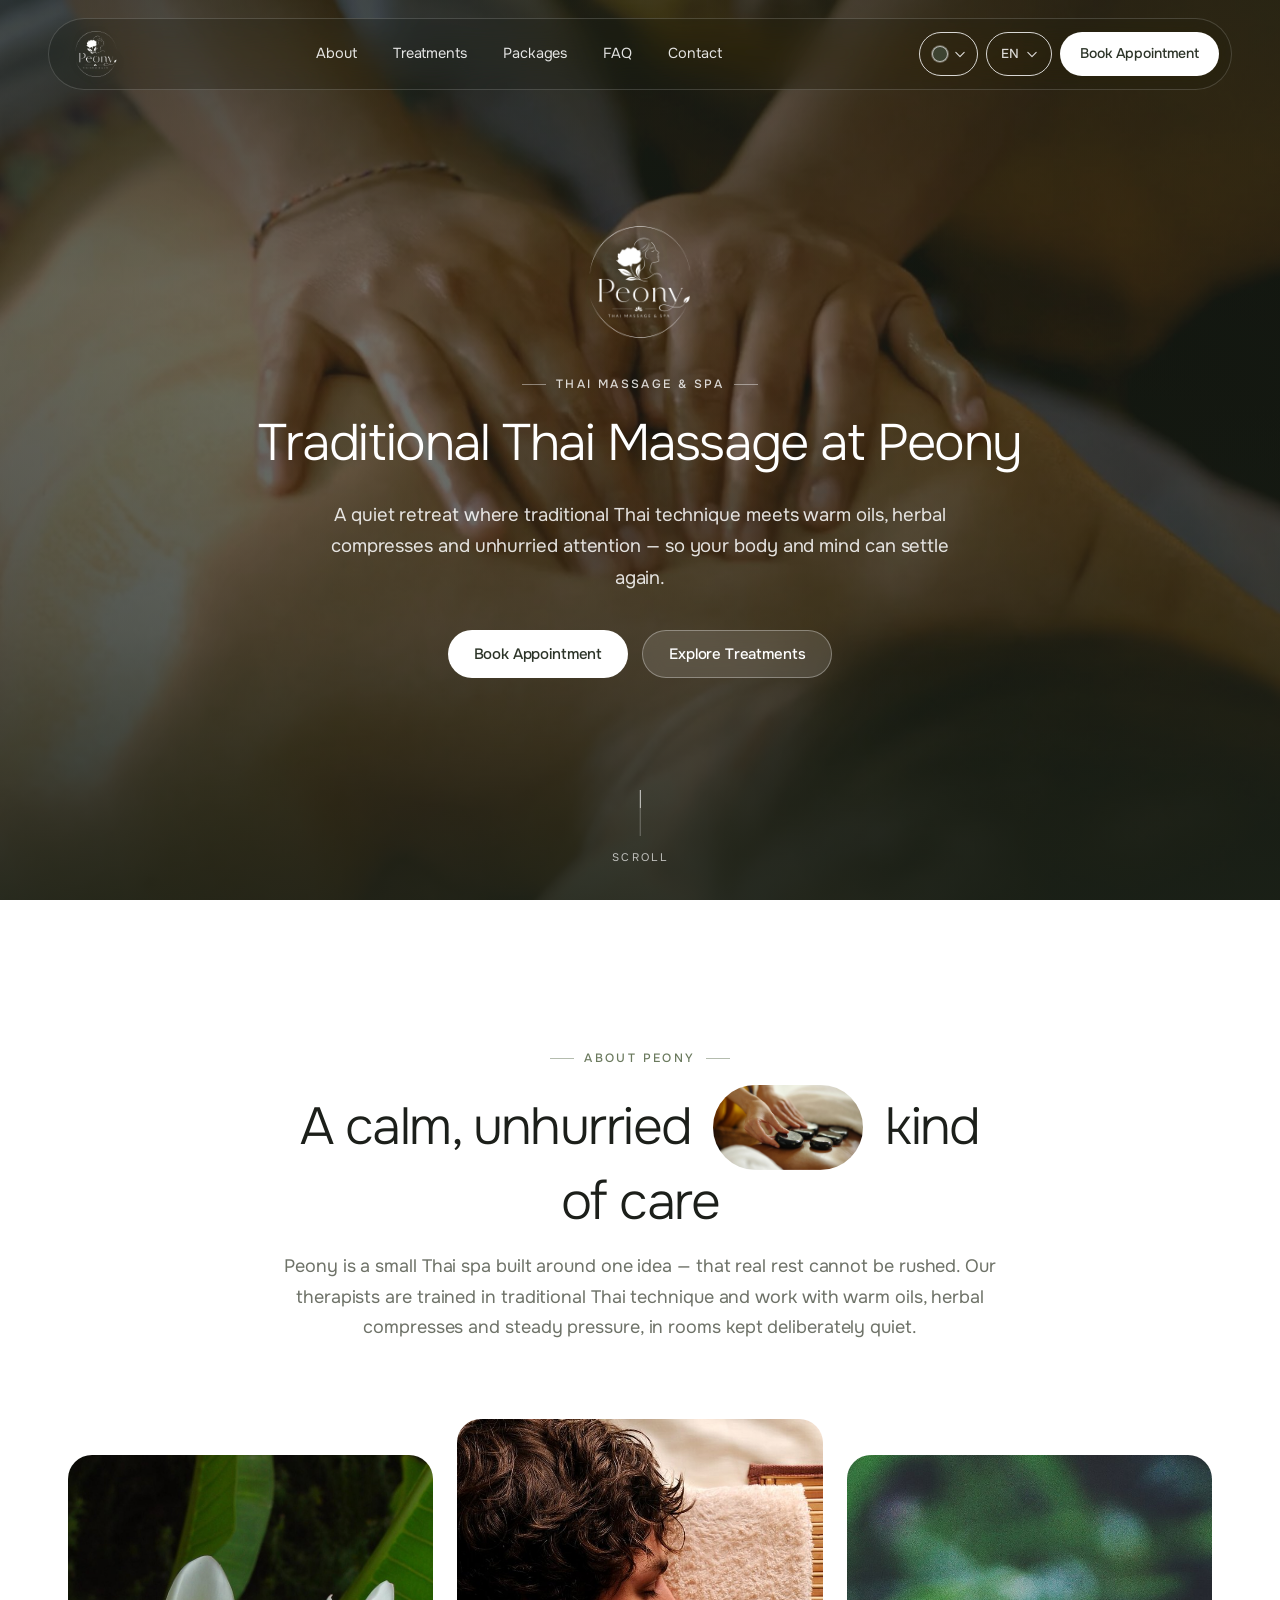
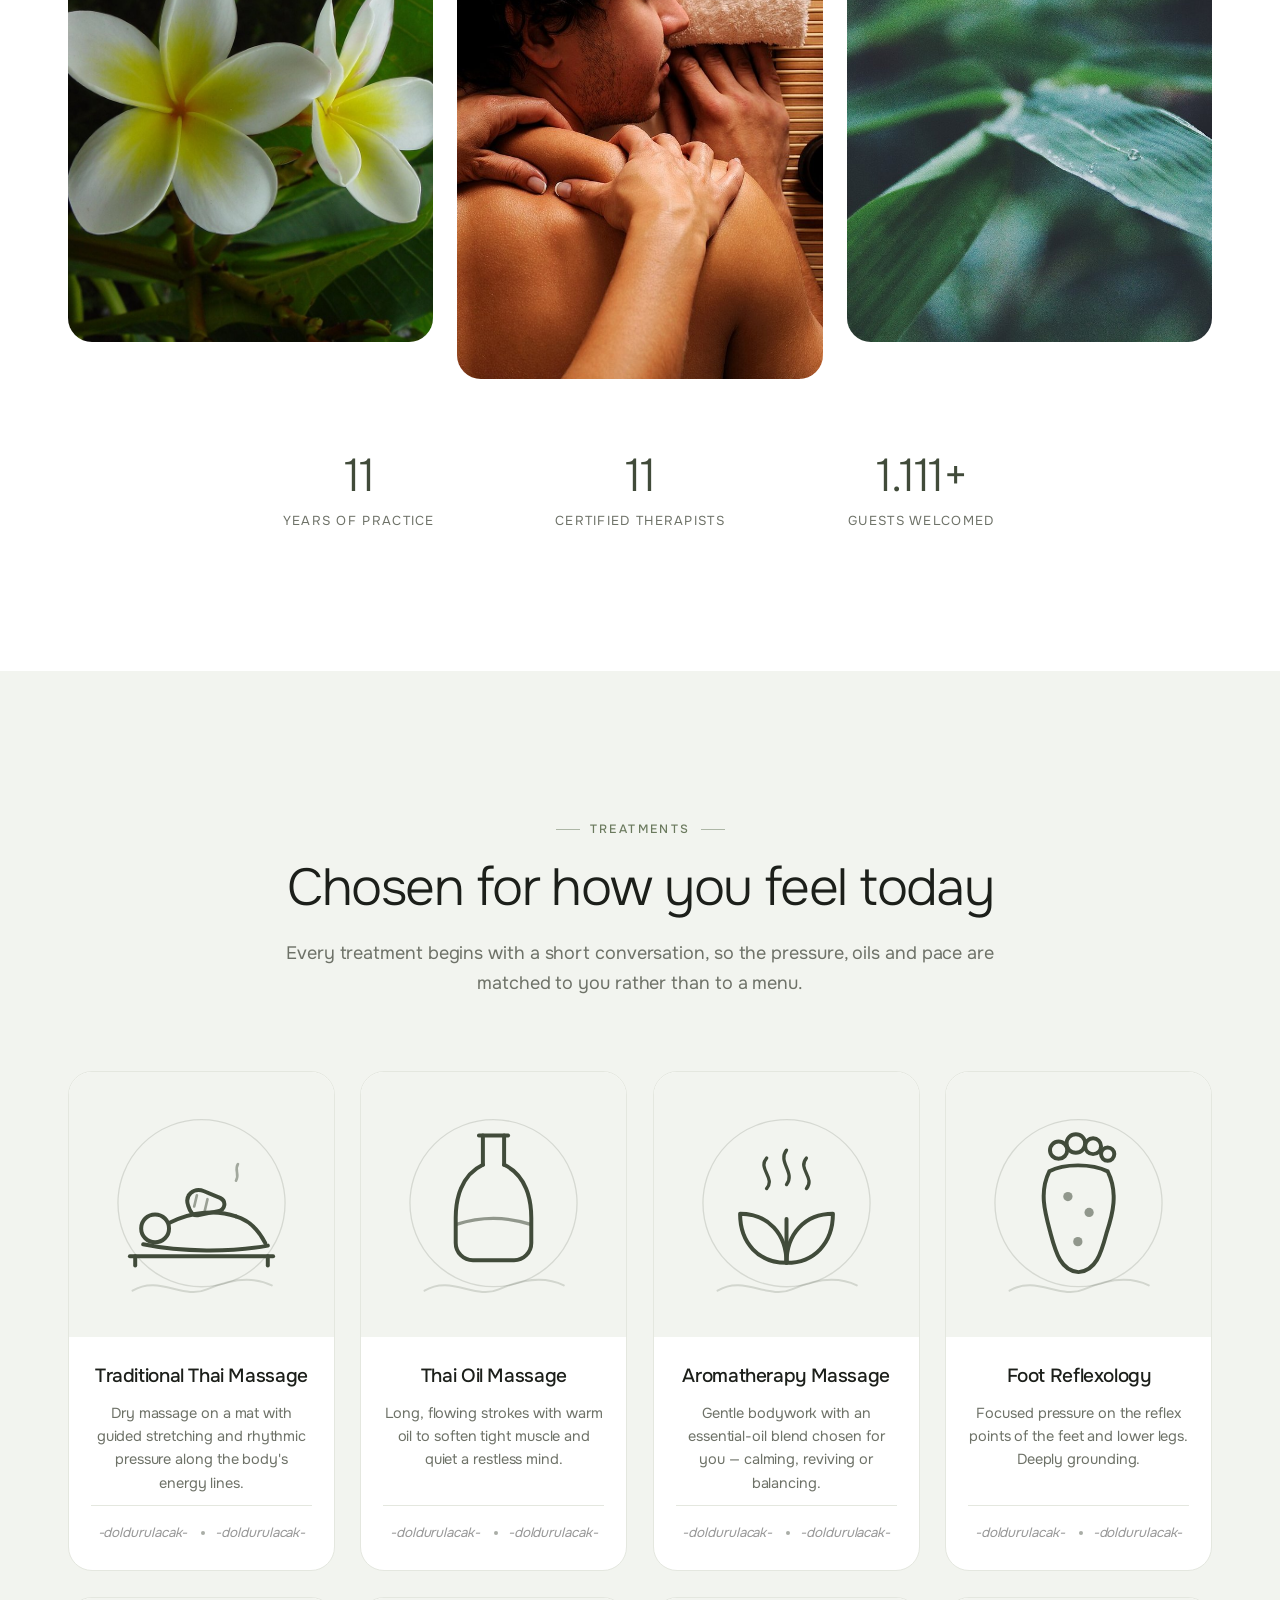
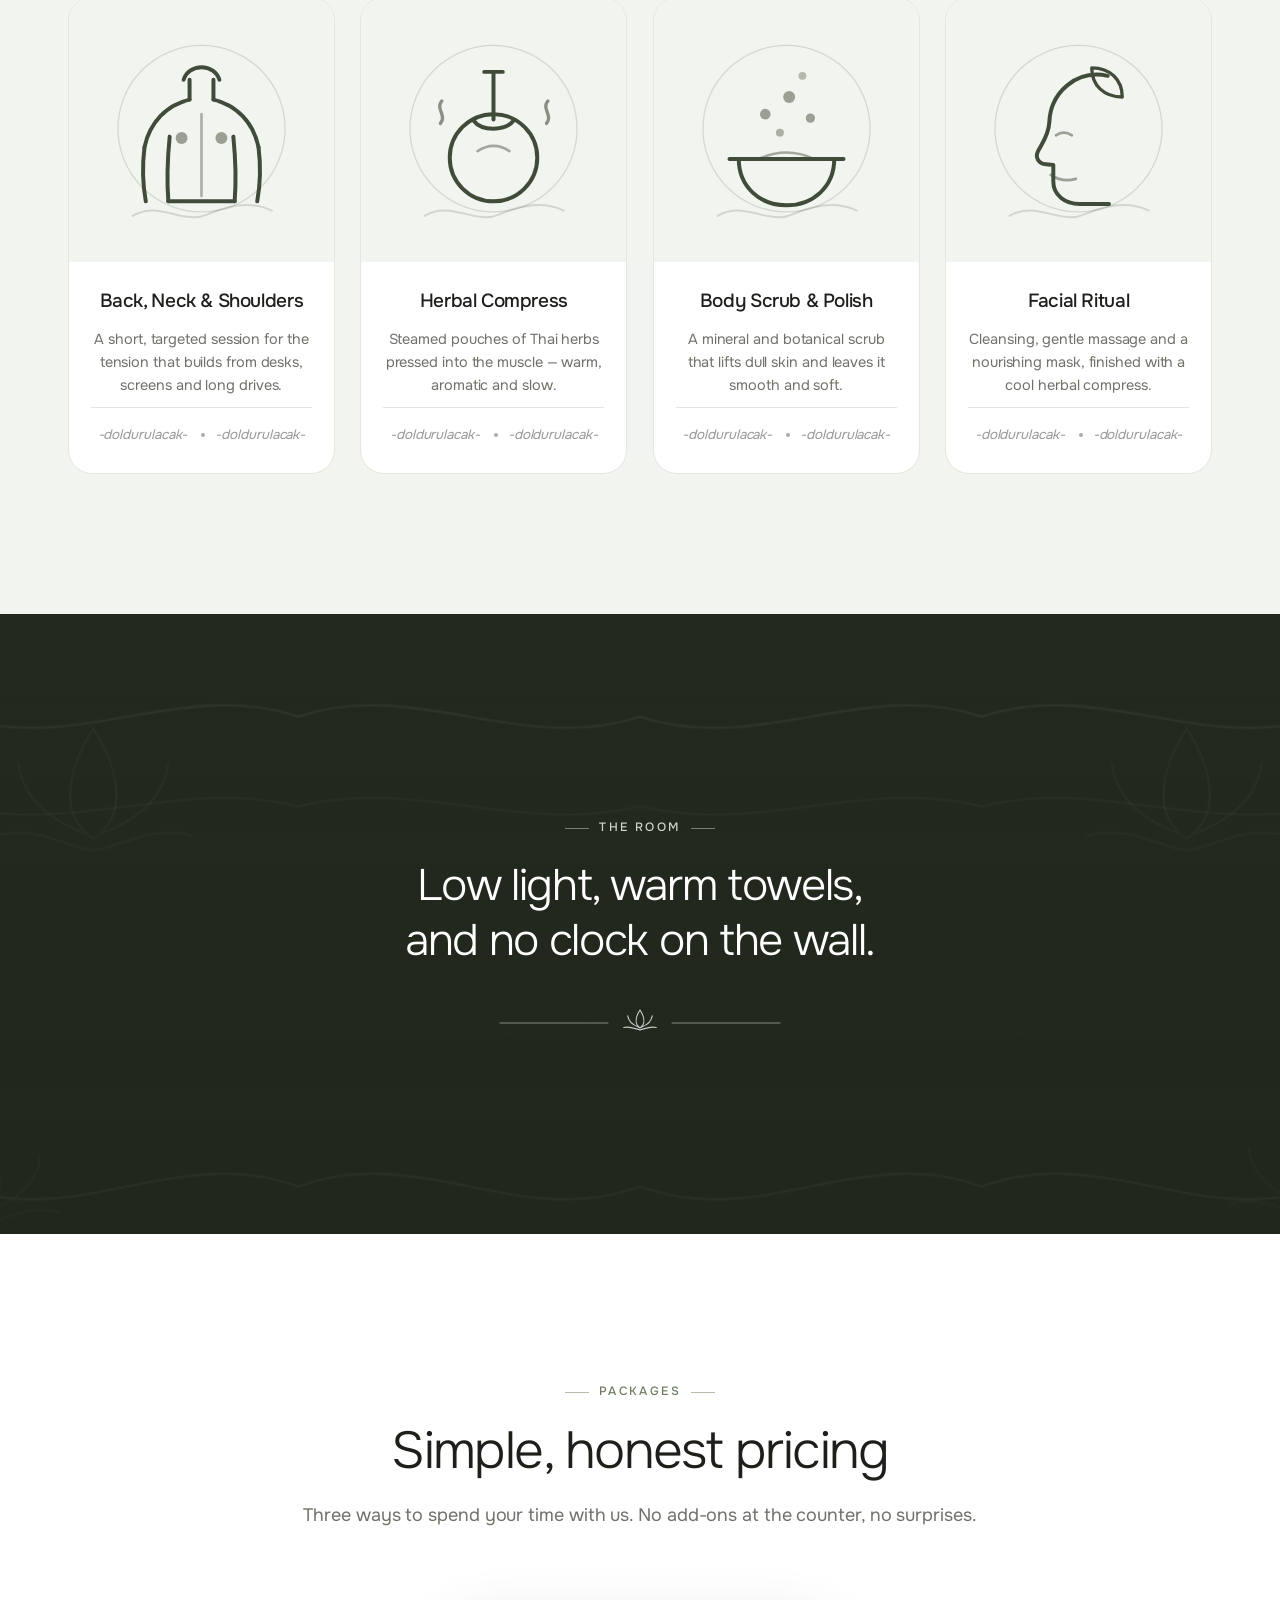
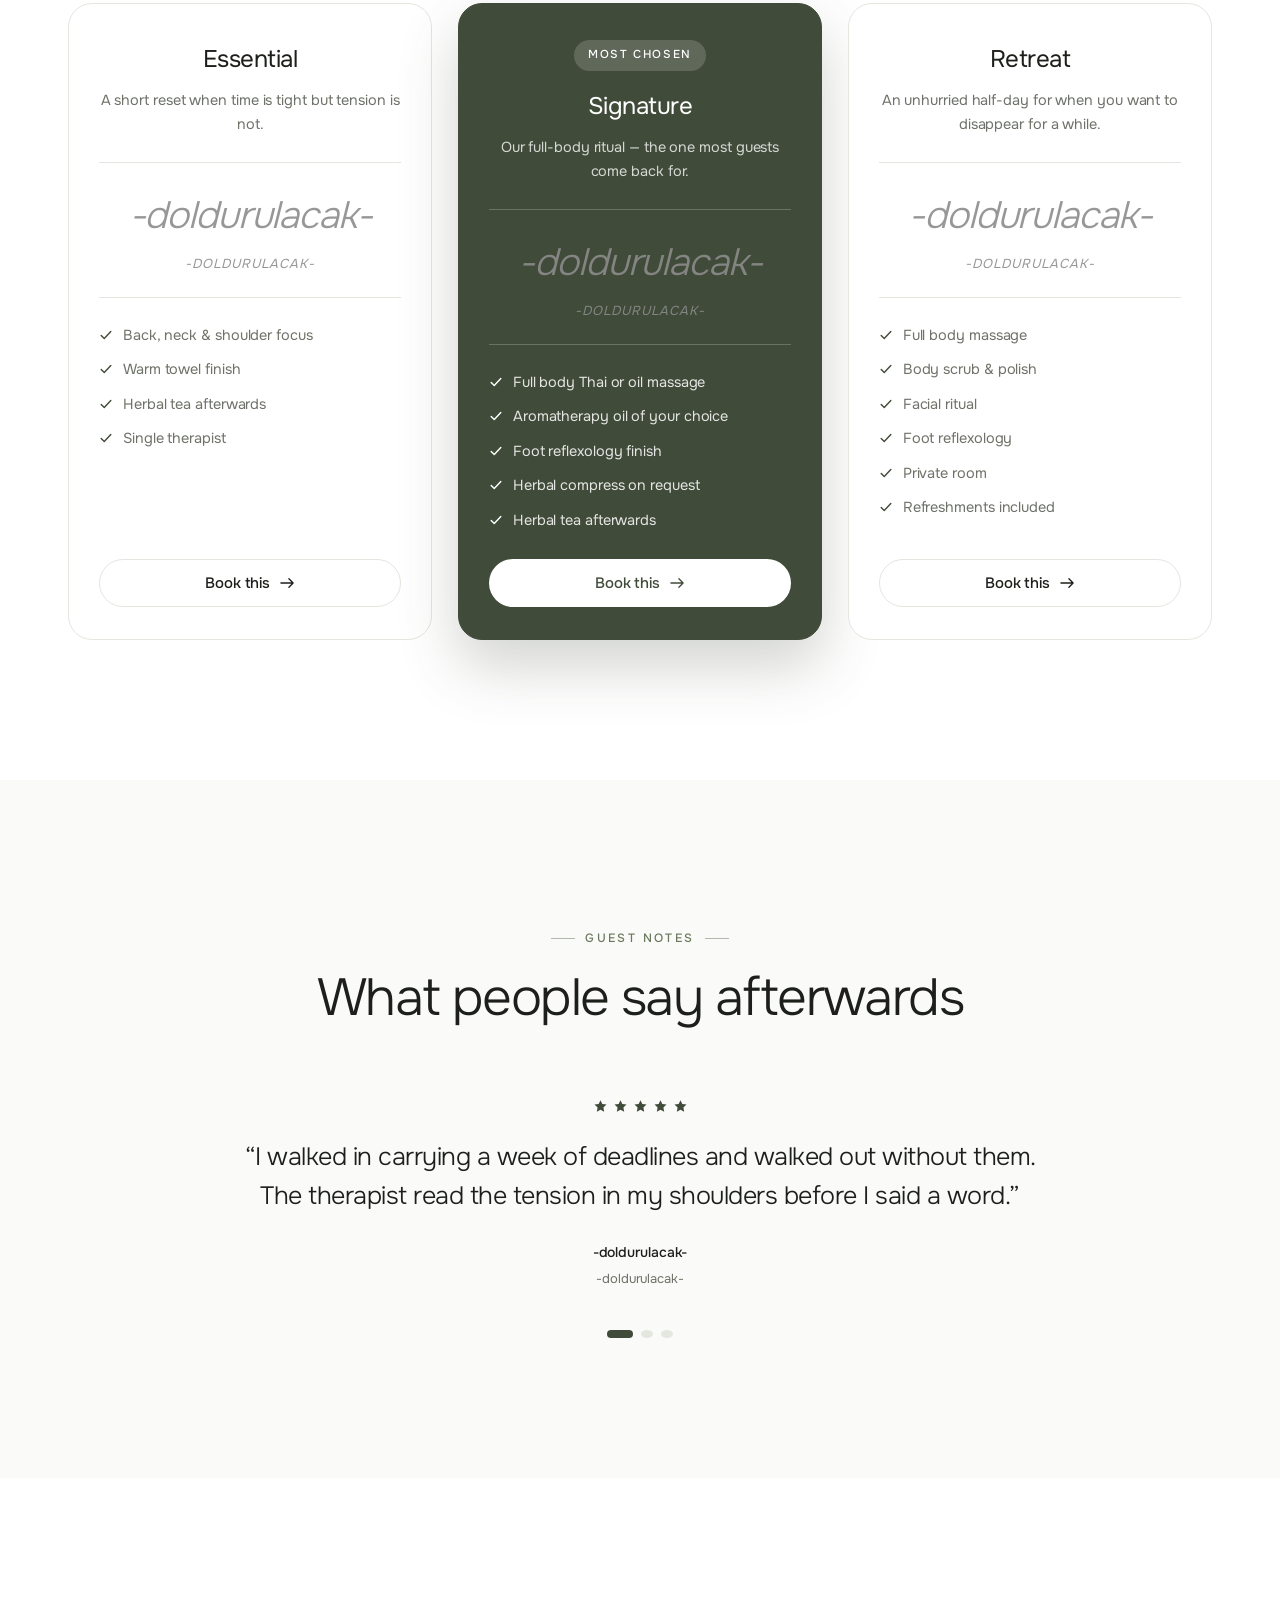
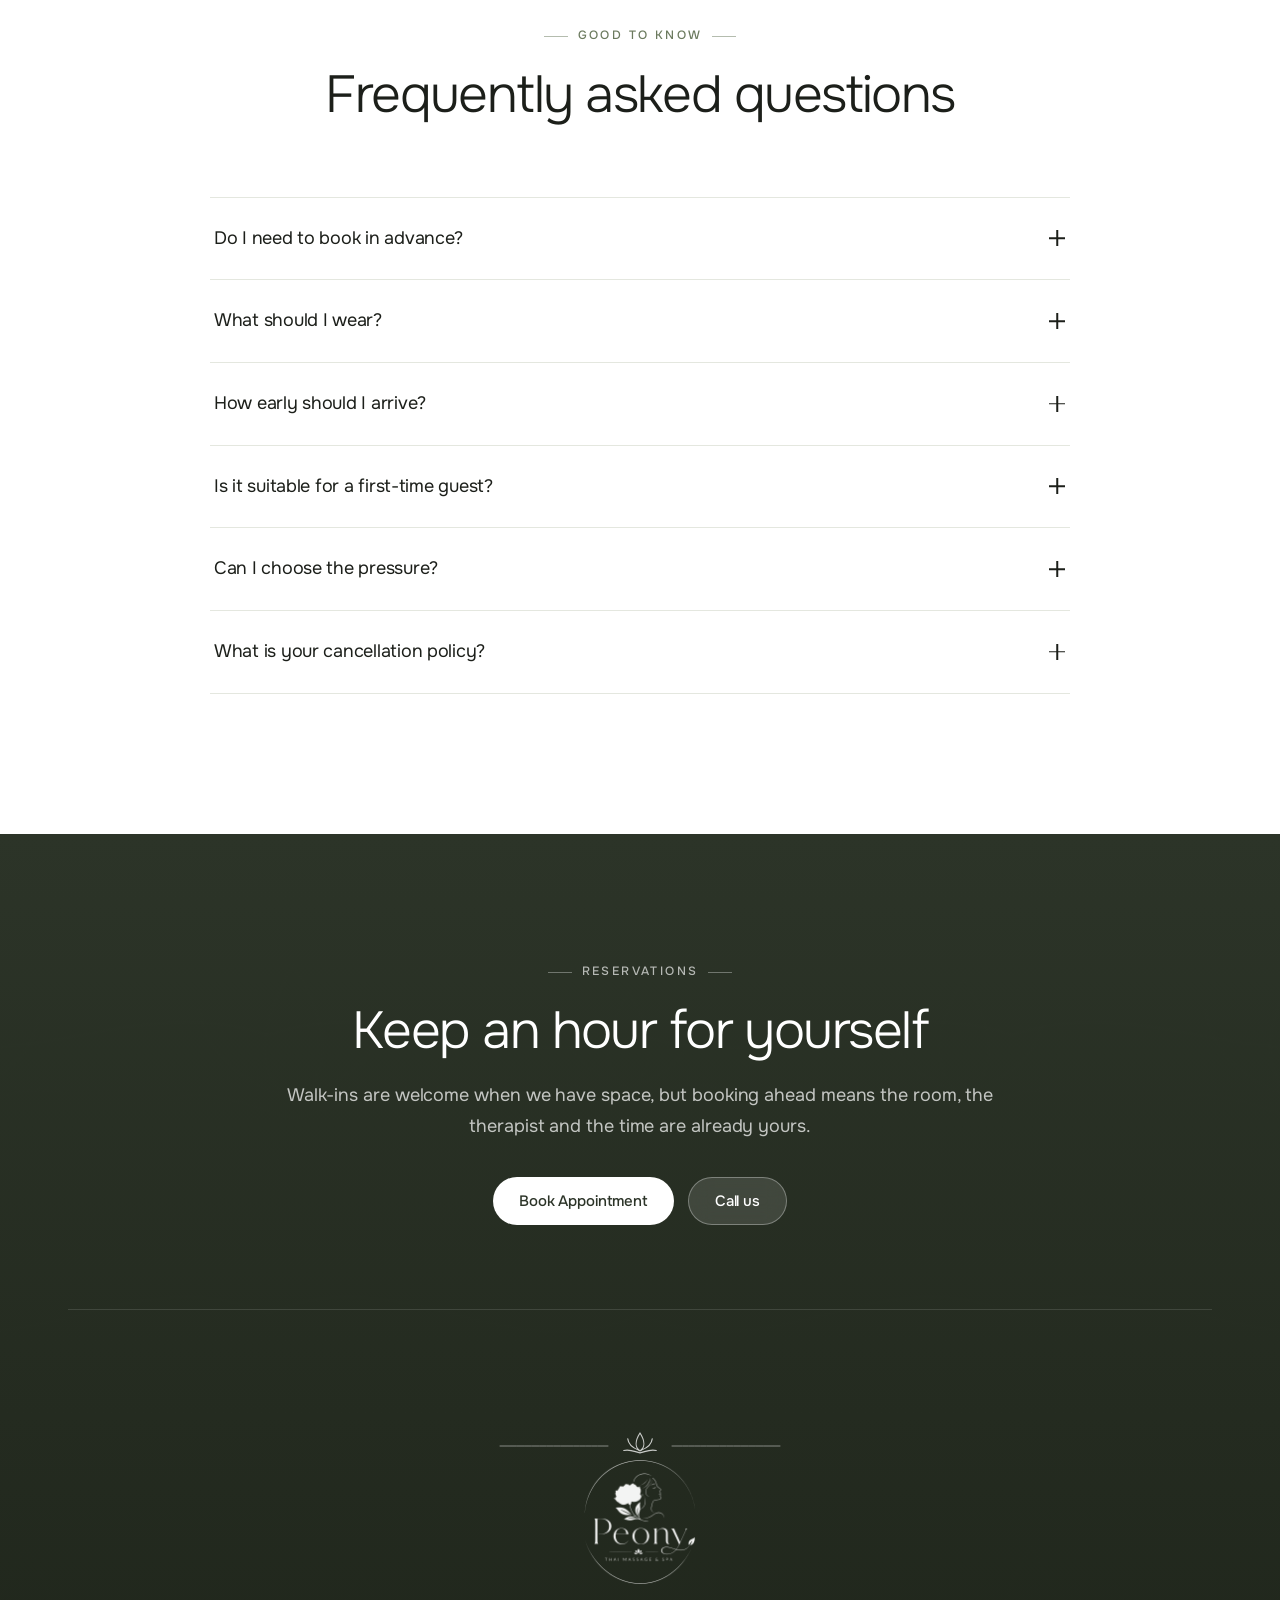
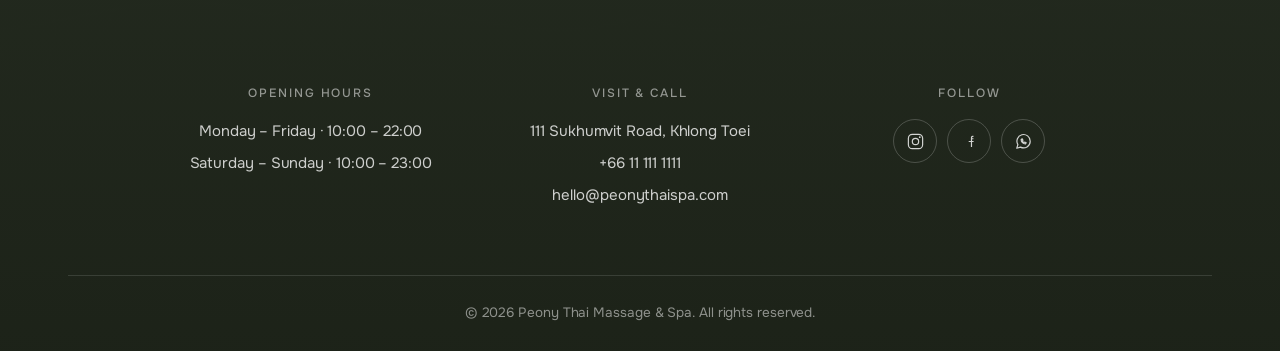
==== commit 78fd9939: "Lacivert tema gece mavisi karanlik temaya cevrildi, altin belirginlesti Onceki hali acik temaydi: ze" ====
--- a/index.html
+++ b/index.html
@@ -36,7 +36,7 @@
 })();
 </script>
 
-<link rel="stylesheet" href="css/style.css?v=def768cd">
+<link rel="stylesheet" href="css/style.css?v=9400521c">
 <noscript><style>.reveal{opacity:1!important;transform:none!important}</style></noscript>
 
 </head>
@@ -337,7 +337,7 @@
    target="_blank" rel="noopener"><svg width="26" height="26" viewBox="0 0 24 24" fill="currentColor" aria-hidden="true"><path d="M12.04 2.02c-5.5 0-9.96 4.46-9.96 9.96 0 1.76.46 3.48 1.34 5L2 22l5.16-1.35a9.93 9.93 0 0 0 4.88 1.28h.01c5.5 0 9.96-4.46 9.96-9.96 0-2.66-1.04-5.16-2.92-7.04a9.88 9.88 0 0 0-7.05-2.91zm0 18.2h-.01a8.26 8.26 0 0 1-4.21-1.15l-.3-.18-3.13.82.84-3.05-.2-.31a8.24 8.24 0 0 1-1.26-4.37c0-4.56 3.71-8.27 8.28-8.27a8.2 8.2 0 0 1 5.84 2.42a8.2 8.2 0 0 1 2.42 5.85c0 4.56-3.71 8.24-8.27 8.24zm4.53-6.16c-.25-.13-1.47-.72-1.69-.81-.23-.08-.39-.12-.56.13-.16.24-.64.8-.79.97-.14.16-.29.18-.54.06-.25-.13-1.05-.39-2-1.23-.74-.66-1.24-1.47-1.38-1.72-.15-.25-.02-.38.11-.51.11-.11.25-.29.37-.43.13-.15.17-.25.25-.41.08-.17.04-.31-.02-.43-.06-.13-.56-1.35-.77-1.84-.2-.48-.4-.42-.56-.43h-.47c-.17 0-.43.06-.66.31-.22.25-.86.85-.86 2.07 0 1.22.89 2.4 1.01 2.56.12.17 1.75 2.67 4.23 3.74.59.26 1.05.41 1.41.52.59.19 1.13.16 1.56.1.48-.07 1.47-.6 1.67-1.18.21-.58.21-1.07.15-1.18-.06-.11-.22-.17-.47-.29z"/></svg></a>
 
 <script src="js/i18n.js?v=132e70fb"></script>
-<script src="js/main.js?v=9a1e3803"></script>
+<script src="js/main.js?v=f9abfd50"></script>
 <script src="js/content.js?v=5ba23349"></script>
 </body>
 </html>
--- a/css/style.css
+++ b/css/style.css
@@ -15,6 +15,10 @@
   --line:         #E4E7DF;
 
   /* rgba() içinde kullanılan bileşenler — tema ile birlikte değişir */
+  /* Ana renk üstündeki yazı ve cam yüzeylerin zemini — koyu temada değişir */
+  --on-accent:    #FFFFFF;
+  --surface-rgb:  255, 255, 255;
+
   --accent-rgb:   65, 75, 58;
   --shadow-rgb:   28, 31, 26;
   --deep-rgb:     28, 34, 24;
@@ -43,22 +47,54 @@
    Yalnızca token'lar değişir; hiçbir bileşen kuralı tekrarlanmaz.
    -------------------------------------------------------------------------- */
 
-/* Lacivert · Altın · Krem */
+/* Gece mavisi · Altın — koyu tema.
+   Zeminler lacivert, bütün vurgular (buton, fiyat, çizim, üst etiket) altın. */
 :root[data-theme="navy"] {
-  --green:        #23304F;
-  --green-deep:   #16203A;
-  --green-soft:   #A8823C;   /* altın vurgu */
-  --green-tint:   #F6F1E6;   /* krem */
-  --paper:        #FCF9F3;
-  --ink:          #17203A;
-  --muted:        #6E7385;
-  --line:         #E8DFCC;
-
-  --accent-rgb:   35, 48, 79;
-  --shadow-rgb:   22, 32, 58;
-  --deep-rgb:     18, 26, 46;
-  --deep2-rgb:    30, 42, 70;
-}
+  --green:        #C9A961;   /* altın — ana vurgu rengi */
+  --green-deep:   #060B16;   /* en koyu: footer ve ara şerit */
+  --green-soft:   #B08D4F;   /* soluk altın: üst etiketler */
+  --green-tint:   #16223C;   /* bölüm zemini */
+  --white:        #0E1729;   /* kart ve gövde yüzeyi */
+  --paper:        #111C33;   /* alternatif bölüm zemini */
+  --ink:          #ECE4D2;   /* ana metin: krem */
+  --muted:        #9BA6BF;   /* ikincil metin */
+  --line:         #253253;
+
+  --on-accent:    #0E1729;   /* altın zemin üstündeki yazı */
+  --surface-rgb:  14, 23, 41;
+  --accent-rgb:   201, 169, 97;
+  --shadow-rgb:   3, 7, 15;
+  --deep-rgb:     6, 11, 22;
+  --deep2-rgb:    12, 20, 38;
+}
+
+/* Koyu temanın gerektirdiği birkaç düzeltme */
+:root[data-theme="navy"] .plan--feature {
+  color: var(--on-accent);
+}
+:root[data-theme="navy"] .plan--feature .plan__note,
+:root[data-theme="navy"] .plan--feature li { color: rgba(14, 23, 41, .78); }
+:root[data-theme="navy"] .plan--feature li svg { color: var(--on-accent); }
+:root[data-theme="navy"] .plan--feature .plan__badge {
+  background: rgba(14, 23, 41, .14);
+  color: var(--on-accent);
+}
+:root[data-theme="navy"] .plan--feature .plan__price { border-color: rgba(14, 23, 41, .22); }
+:root[data-theme="navy"] .plan--feature .plan__price .amt { color: var(--on-accent); }
+:root[data-theme="navy"] .plan--feature .plan__price .per { color: rgba(14, 23, 41, .65); }
+
+/* Logo koyu cam üstünde de beyaz kalsın */
+:root[data-theme="navy"] .nav.is-stuck .nav__logo img,
+:root[data-theme="navy"] .nav--light .nav__logo img {
+  filter: brightness(0) invert(1);
+}
+
+/* Harita koyu zemine uysun */
+:root[data-theme="navy"] .map { filter: invert(.9) hue-rotate(180deg) grayscale(.35); }
+:root[data-theme="navy"] .map:hover { filter: invert(.86) hue-rotate(180deg) grayscale(.15); }
+
+/* Yer tutucu yazılar koyu zeminde okunur kalsın */
+:root[data-theme="navy"] .tbd { color: rgba(236, 228, 210, .5); }
 
 /* Lila · Pembemsi krem */
 :root[data-theme="lilac"] {
@@ -122,7 +158,7 @@
   border-radius: 4px;
 }
 
-::selection { background: var(--green); color: #fff; }
+::selection { background: var(--green); color: var(--on-accent); }
 
 /* ---------- Layout ---------- */
 .shell {
@@ -214,7 +250,7 @@
 /* ---------- Buttons ---------- */
 .btn {
   --btn-bg: var(--green);
-  --btn-fg: #fff;
+  --btn-fg: var(--on-accent);
   display: inline-flex;
   align-items: center;
   justify-content: center;
@@ -247,7 +283,7 @@
 }
 .btn--ghost:hover {
   --btn-bg: var(--green);
-  --btn-fg: #fff;
+  --btn-fg: var(--on-accent);
   border-color: var(--green);
 }
 
@@ -342,7 +378,7 @@
 
 .nav.is-stuck .nav__inner {
   max-width: 1080px;
-  background: rgba(255,255,255,.82);
+  background: rgba(var(--surface-rgb), .82);
   border-color: var(--line);
   box-shadow: 0 10px 40px rgba(var(--shadow-rgb), .10);
   color: var(--ink);
@@ -351,16 +387,16 @@
 /* Menü açıkken arkasındaki panel beyaz olur — navbar da açık temaya geçmeli,
    yoksa beyaz logo beyaz zeminde kaybolur. */
 .nav.is-open .nav__inner {
-  background: rgba(255, 255, 255, .9);
+  background: rgba(var(--surface-rgb), .9);
   border-color: var(--line);
   color: var(--ink);
 }
 .nav.is-open .nav__logo img { filter: none; }
-.nav.is-open .nav__cta { --btn-bg: var(--green); --btn-fg: #fff; }
+.nav.is-open .nav__cta { --btn-bg: var(--green); --btn-fg: var(--on-accent); }
 
 /* On light pages the navbar starts in its light state */
 .nav--light .nav__inner {
-  background: rgba(255,255,255,.82);
+  background: rgba(var(--surface-rgb), .82);
   border-color: var(--line);
   color: var(--ink);
 }
@@ -422,7 +458,7 @@
 .nav.is-stuck .nav__cta,
 .nav--light .nav__cta {
   --btn-bg: var(--green);
-  --btn-fg: #fff;
+  --btn-fg: var(--on-accent);
 }
 
 /* ---------- Language switcher ---------- */
@@ -453,7 +489,7 @@
   min-width: 190px;
   padding: 8px;
   border-radius: var(--r-md);
-  background: rgba(255,255,255,.96);
+  background: rgba(var(--surface-rgb), .96);
   border: 1px solid var(--line);
   box-shadow: 0 20px 50px rgba(var(--shadow-rgb), .16);
   backdrop-filter: blur(18px);
@@ -531,7 +567,7 @@
   min-width: 210px;
   padding: 8px;
   border-radius: var(--r-md);
-  background: rgba(255, 255, 255, .96);
+  background: rgba(var(--surface-rgb), .96);
   border: 1px solid var(--line);
   box-shadow: 0 20px 50px rgba(var(--shadow-rgb), .16);
   backdrop-filter: blur(18px);
@@ -1016,7 +1052,7 @@
 .plan--feature .plan__price .per { color: rgba(255,255,255,.7); }
 .plan--feature li { color: rgba(255,255,255,.86); }
 .plan--feature li svg { color: #fff; }
-.plan--feature .btn { --btn-bg: #fff; --btn-fg: var(--green-deep); }
+.plan--feature .btn { --btn-bg: var(--on-accent); --btn-fg: var(--green); }
 .plan--feature .btn:hover { box-shadow: 0 12px 28px rgba(0,0,0,.28); }
 
 /* ==========================================================================
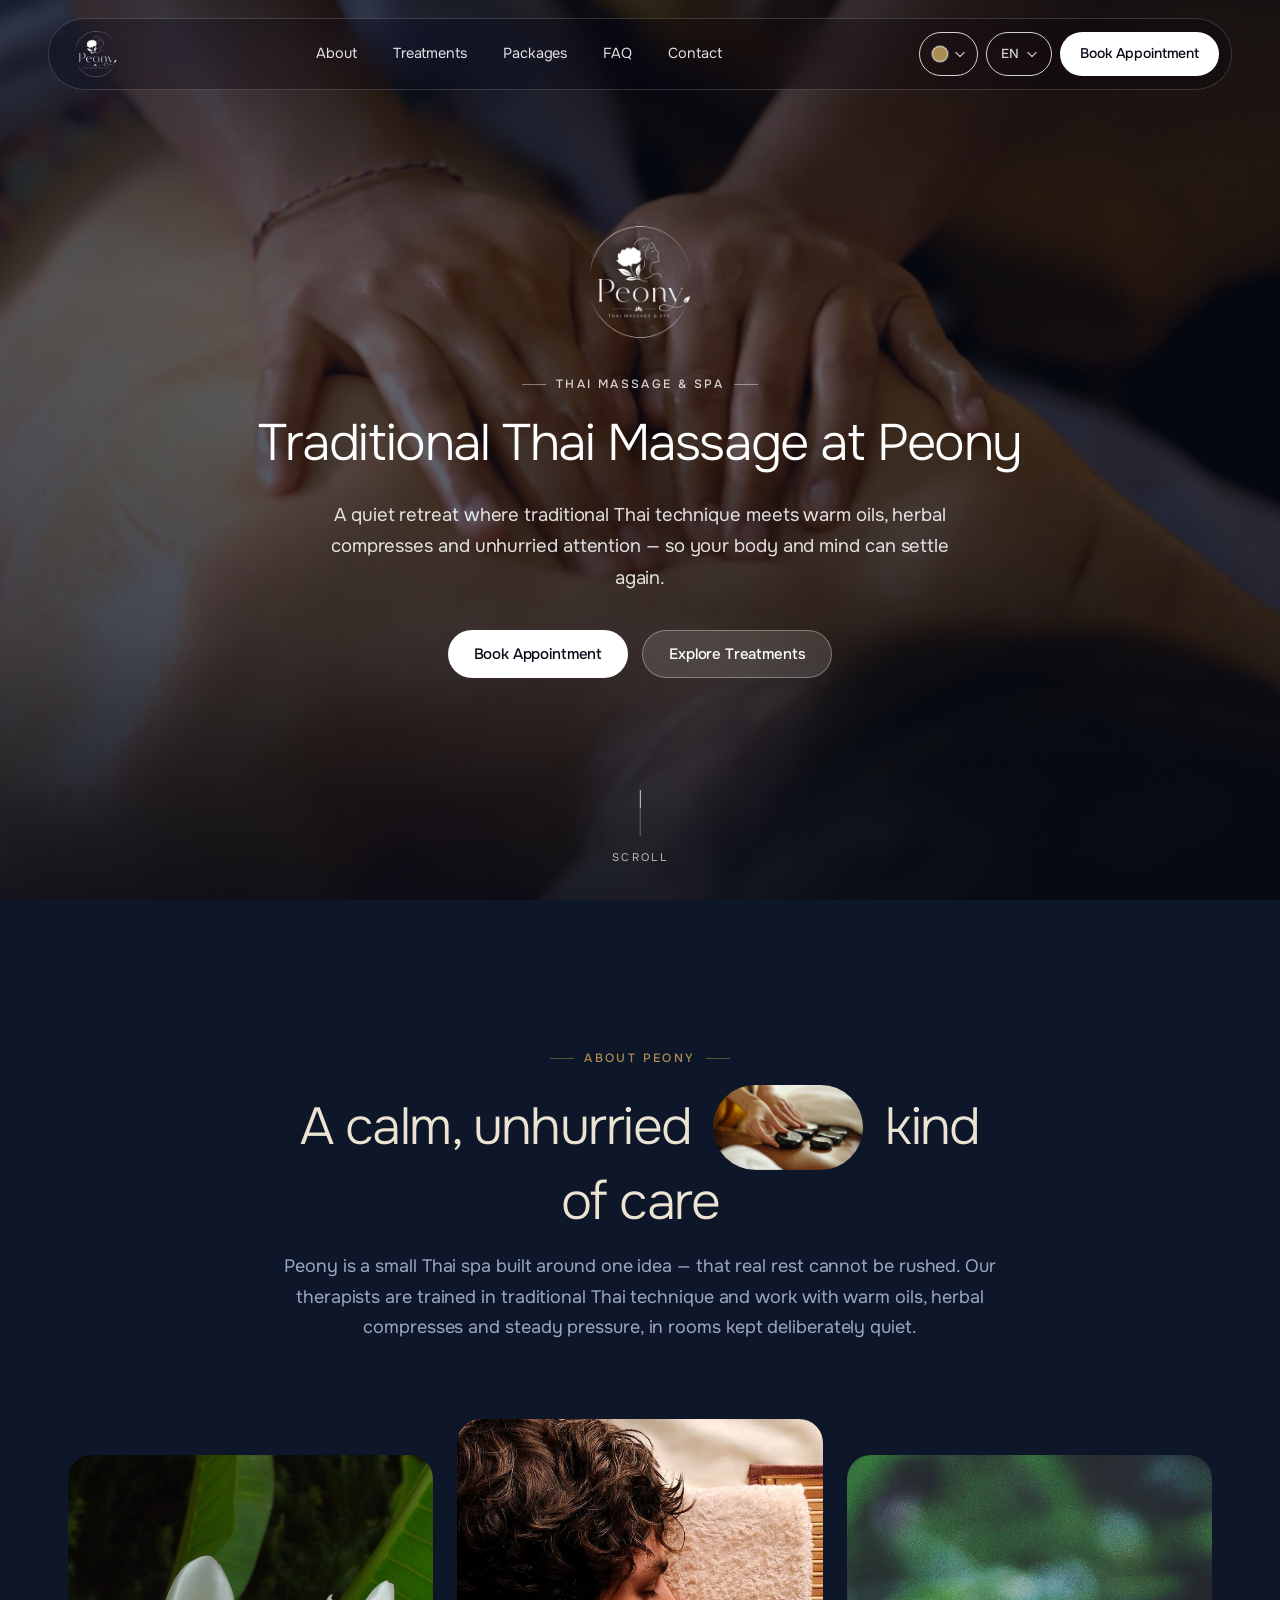
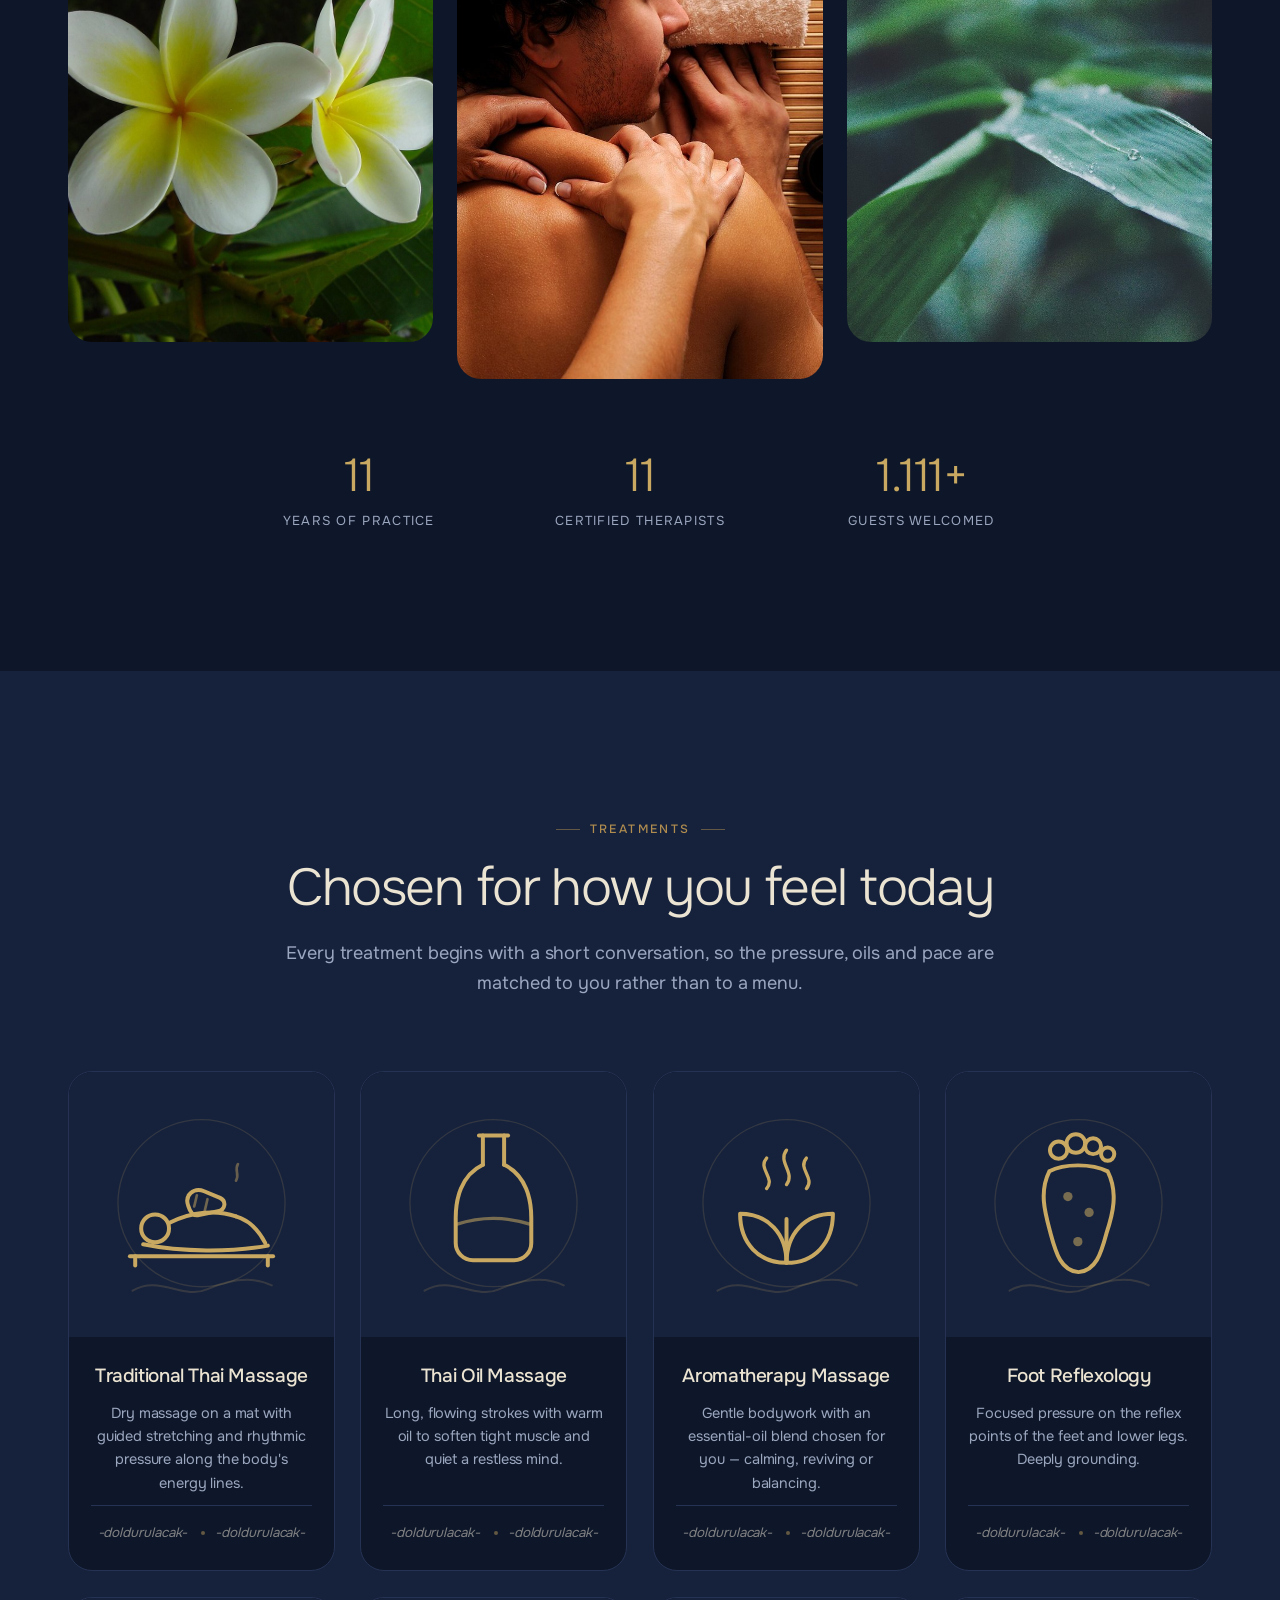
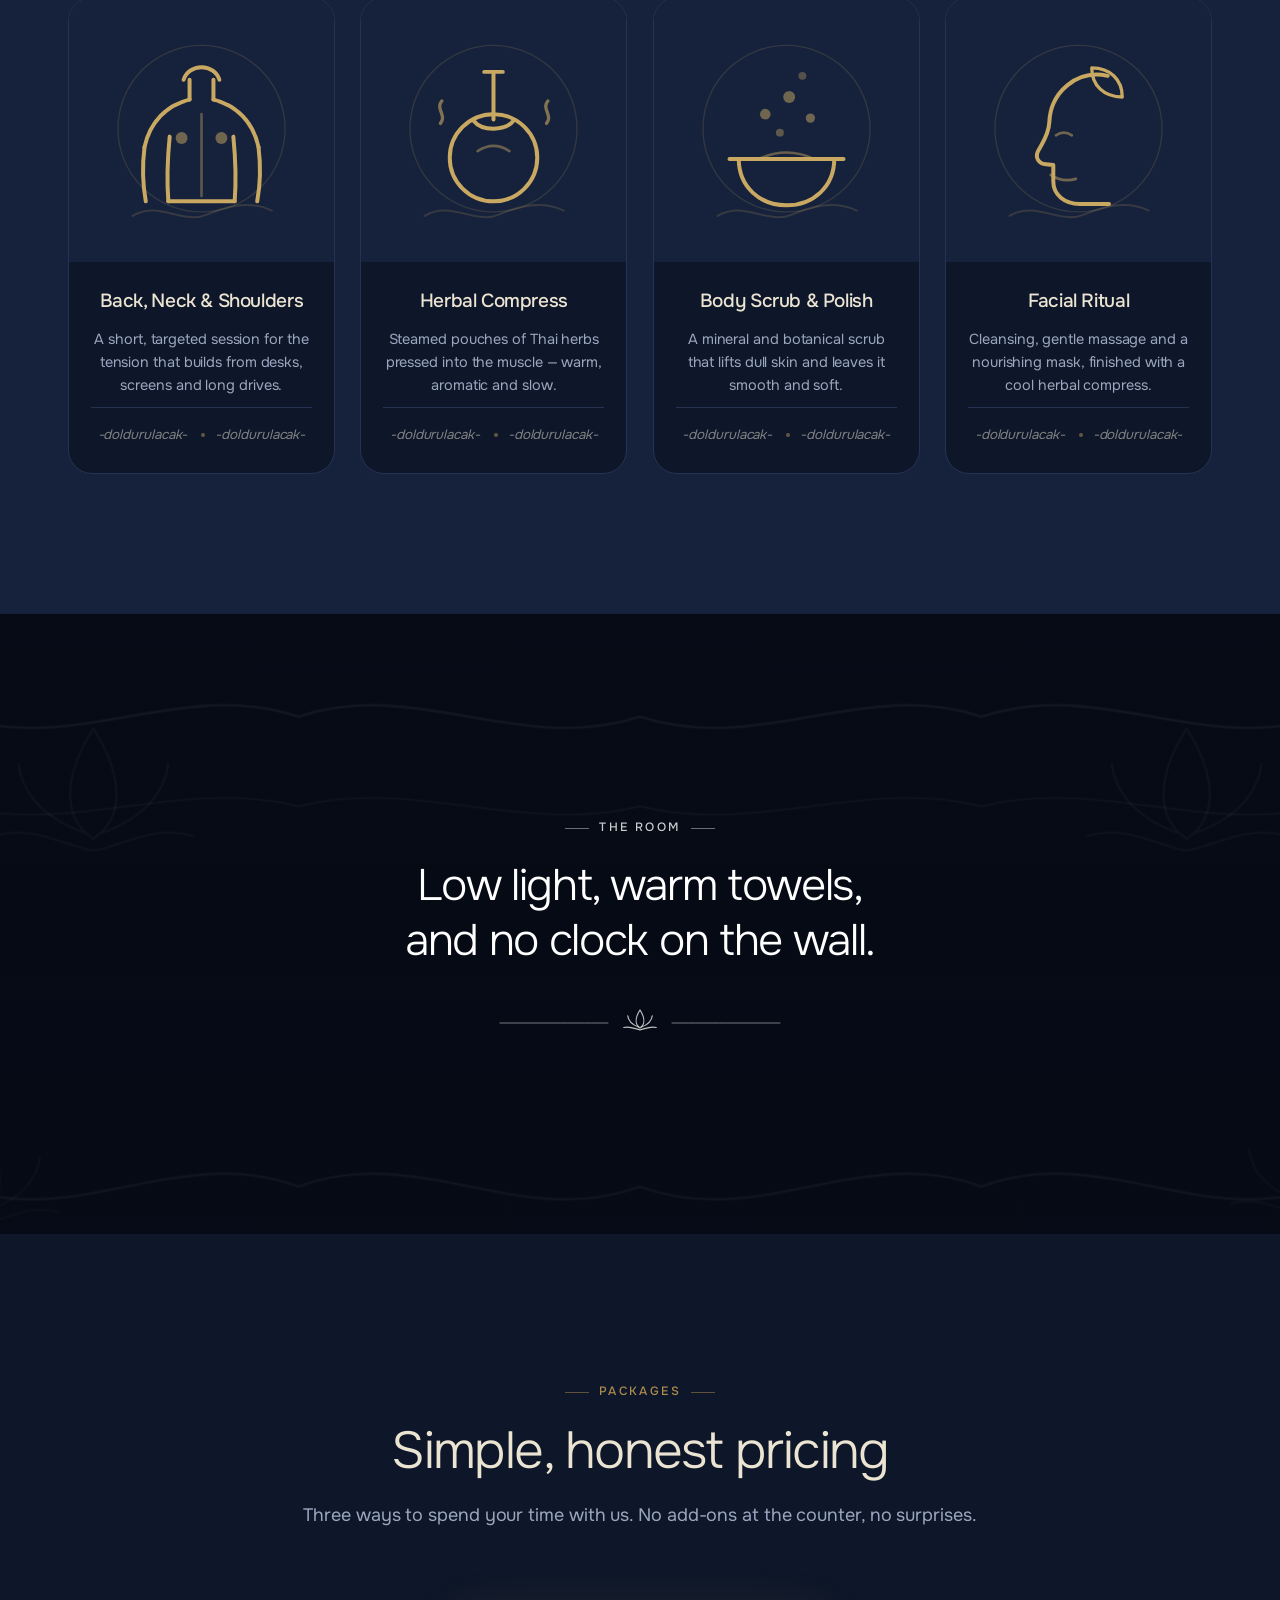
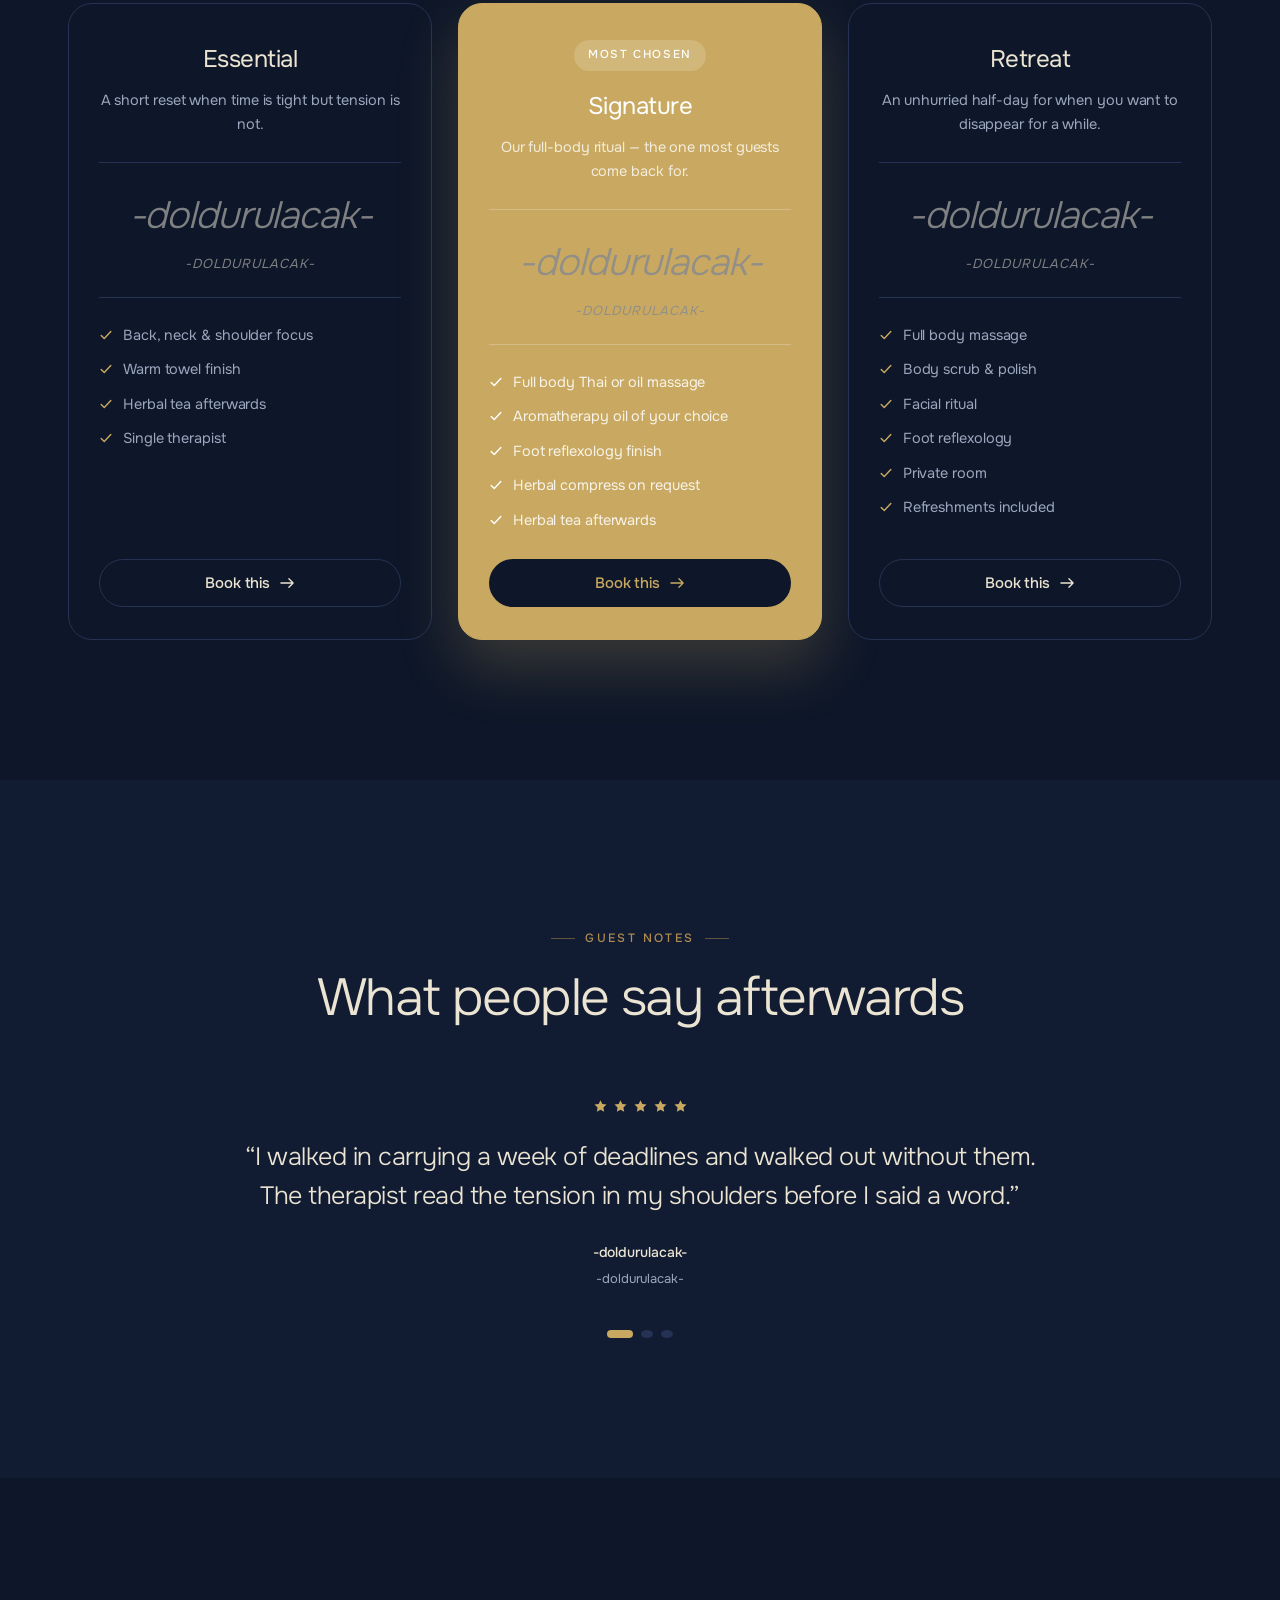
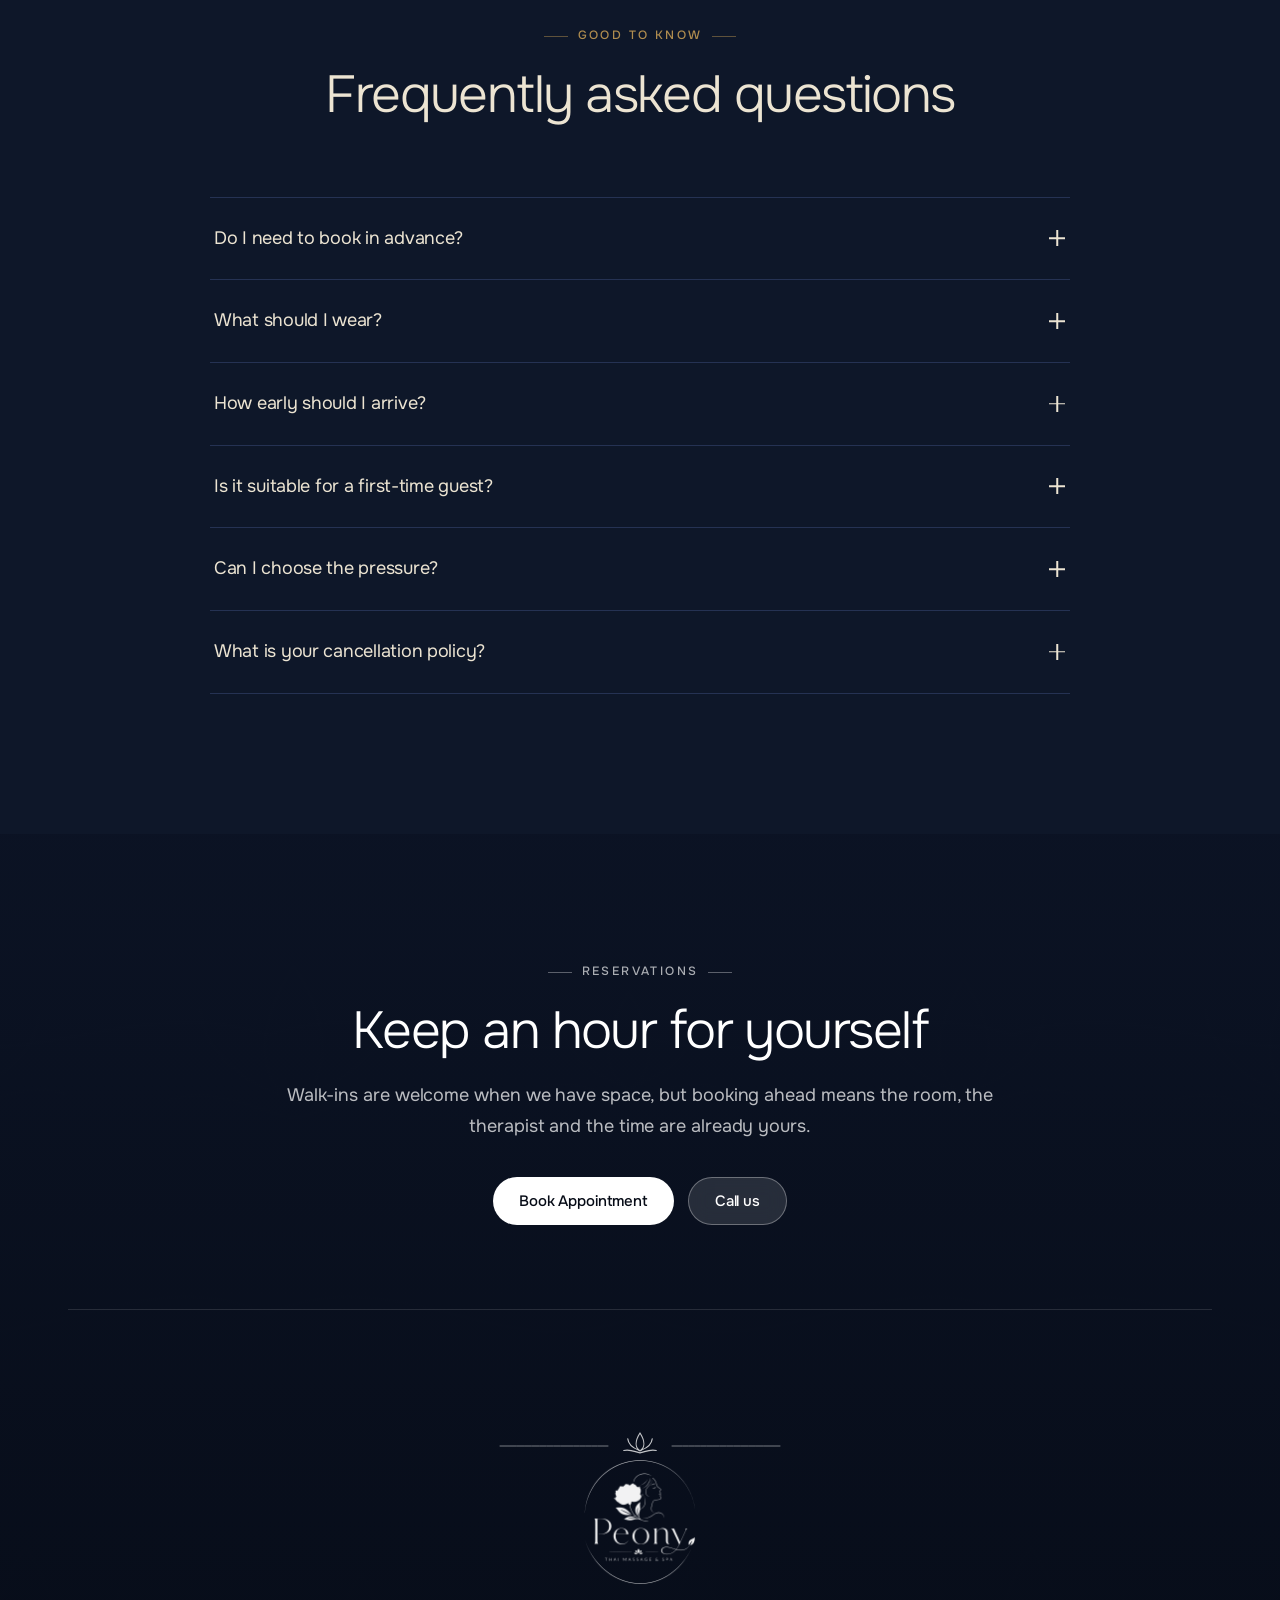
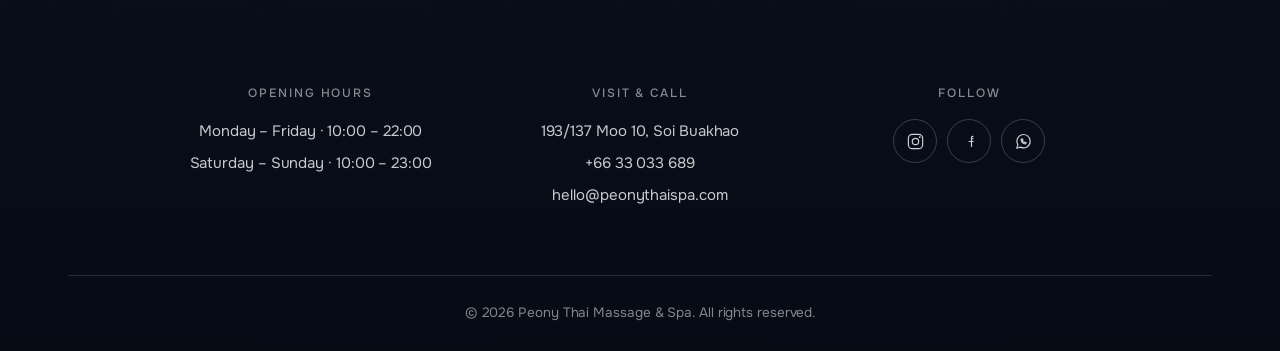
==== commit 4b6dc9fc: "Gece mavisi varsayilan tema oldu, yesil kaldirildi; adres/telefon gercek Tema: - Yesil tema tamamen " ====
--- a/index.html
+++ b/index.html
@@ -31,14 +31,18 @@
 (function () {
   try {
     var t = localStorage.getItem('peony.theme');
-    if (t === 'navy' || t === 'lilac') document.documentElement.setAttribute('data-theme', t);
+    if (t === 'lilac') document.documentElement.setAttribute('data-theme', t);
   } catch (e) {}
 })();
 </script>
 
-<link rel="stylesheet" href="css/style.css?v=9400521c">
+<link rel="stylesheet" href="css/style.css?v=232af145">
 <noscript><style>.reveal{opacity:1!important;transform:none!important}</style></noscript>
 
+<!-- Panel içeriği: istek sayfa çözümlenirken başlasın diye burada.
+     DOM'a yazma işi yine DOM hazır olunca yapılıyor. -->
+<script src="js/supabase-config.js?v=c3cb3e58"></script>
+<script src="js/content.js?v=615d8996"></script>
 </head>
 <body>
 
@@ -273,7 +277,7 @@
       </p>
       <div class="btn-row reveal" style="--d:240ms">
         <a class="btn btn--solid-light" href="contact.html" data-i18n="foot.ctaBtn">Book Appointment</a>
-        <a class="btn btn--light" href="tel:+66111111111" data-setting-href="tel:phone" data-i18n="foot.ctaCall">Call us</a>
+        <a class="btn btn--light" href="tel:+6633033689" data-setting-href="tel:phone" data-i18n="foot.ctaCall">Call us</a>
       </div>
     </div>
 
@@ -295,8 +299,8 @@
         <div class="reveal" style="--d:100ms">
           <h4 data-i18n="foot.visit">Visit &amp; call</h4>
           <ul>
-            <li data-setting="address_line1">111 Sukhumvit Road, Khlong Toei</li>
-            <li><a href="tel:+66111111111" data-setting-href="tel:phone"><span data-setting="phone_display">+66 11 111 1111</span></a></li>
+            <li data-setting="address_line1">193/137 Moo 10, Soi Buakhao</li>
+            <li><a href="tel:+6633033689" data-setting-href="tel:phone"><span data-setting="phone_display">+66 33 033 689</span></a></li>
             <li><a href="mailto:hello@peonythaispa.com" data-setting-href="mailto:email"><span data-setting="email_display">hello@peonythaispa.com</span></a></li>
           </ul>
         </div>
@@ -331,13 +335,11 @@
   </div>
 </footer>
 
-<script src="js/supabase-config.js?v=c3cb3e58"></script>
 
 <a class="wa" href="#" data-setting-href="whatsapp_url" aria-label="WhatsApp"
    target="_blank" rel="noopener"><svg width="26" height="26" viewBox="0 0 24 24" fill="currentColor" aria-hidden="true"><path d="M12.04 2.02c-5.5 0-9.96 4.46-9.96 9.96 0 1.76.46 3.48 1.34 5L2 22l5.16-1.35a9.93 9.93 0 0 0 4.88 1.28h.01c5.5 0 9.96-4.46 9.96-9.96 0-2.66-1.04-5.16-2.92-7.04a9.88 9.88 0 0 0-7.05-2.91zm0 18.2h-.01a8.26 8.26 0 0 1-4.21-1.15l-.3-.18-3.13.82.84-3.05-.2-.31a8.24 8.24 0 0 1-1.26-4.37c0-4.56 3.71-8.27 8.28-8.27a8.2 8.2 0 0 1 5.84 2.42a8.2 8.2 0 0 1 2.42 5.85c0 4.56-3.71 8.24-8.27 8.24zm4.53-6.16c-.25-.13-1.47-.72-1.69-.81-.23-.08-.39-.12-.56.13-.16.24-.64.8-.79.97-.14.16-.29.18-.54.06-.25-.13-1.05-.39-2-1.23-.74-.66-1.24-1.47-1.38-1.72-.15-.25-.02-.38.11-.51.11-.11.25-.29.37-.43.13-.15.17-.25.25-.41.08-.17.04-.31-.02-.43-.06-.13-.56-1.35-.77-1.84-.2-.48-.4-.42-.56-.43h-.47c-.17 0-.43.06-.66.31-.22.25-.86.85-.86 2.07 0 1.22.89 2.4 1.01 2.56.12.17 1.75 2.67 4.23 3.74.59.26 1.05.41 1.41.52.59.19 1.13.16 1.56.1.48-.07 1.47-.6 1.67-1.18.21-.58.21-1.07.15-1.18-.06-.11-.22-.17-.47-.29z"/></svg></a>
 
 <script src="js/i18n.js?v=132e70fb"></script>
-<script src="js/main.js?v=f9abfd50"></script>
-<script src="js/content.js?v=5ba23349"></script>
+<script src="js/main.js?v=2fdf3f08"></script>
 </body>
 </html>
--- a/css/style.css
+++ b/css/style.css
@@ -4,52 +4,8 @@
 
 /* ---------- Tokens ---------- */
 :root {
-  --green:        #414B3A;
-  --green-deep:   #2C3428;
-  --green-soft:   #6B7A5E;
-  --green-tint:   #F2F4EF;
-  --white:        #FFFFFF;
-  --paper:        #FAFAF8;
-  --ink:          #1C1F1A;
-  --muted:        #6E7268;
-  --line:         #E4E7DF;
-
-  /* rgba() içinde kullanılan bileşenler — tema ile birlikte değişir */
-  /* Ana renk üstündeki yazı ve cam yüzeylerin zemini — koyu temada değişir */
-  --on-accent:    #FFFFFF;
-  --surface-rgb:  255, 255, 255;
-
-  --accent-rgb:   65, 75, 58;
-  --shadow-rgb:   28, 31, 26;
-  --deep-rgb:     28, 34, 24;
-  --deep2-rgb:    44, 52, 40;
-
-  --font: "Onest", "Noto Sans Thai", "Noto Sans SC", "Noto Sans Devanagari",
-          system-ui, -apple-system, "Segoe UI", sans-serif;
-
-  --shell: 1240px;
-  --gutter: clamp(20px, 5vw, 48px);
-
-  --r-sm: 10px;
-  --r-md: 16px;
-  --r-lg: 24px;
-  --r-pill: 999px;
-
-  --ease: cubic-bezier(.16, 1, .3, 1);
-  --ease-soft: cubic-bezier(.4, 0, .2, 1);
-
-  --nav-h: 72px;
-}
-
-
-/* --------------------------------------------------------------------------
-   Alternatif renk temaları
-   Yalnızca token'lar değişir; hiçbir bileşen kuralı tekrarlanmaz.
-   -------------------------------------------------------------------------- */
-
-/* Gece mavisi · Altın — koyu tema.
-   Zeminler lacivert, bütün vurgular (buton, fiyat, çizim, üst etiket) altın. */
-:root[data-theme="navy"] {
+  /* Varsayılan tema: gece mavisi & altın.
+     Zeminler lacivert, bütün vurgular altın. */
   --green:        #C9A961;   /* altın — ana vurgu rengi */
   --green-deep:   #060B16;   /* en koyu: footer ve ara şerit */
   --green-soft:   #B08D4F;   /* soluk altın: üst etiketler */
@@ -60,58 +16,107 @@
   --muted:        #9BA6BF;   /* ikincil metin */
   --line:         #253253;
 
+  /* rgba() içinde kullanılan bileşenler — tema ile birlikte değişir */
+  /* Ana renk üstündeki yazı ve cam yüzeylerin zemini — koyu temada değişir */
   --on-accent:    #0E1729;   /* altın zemin üstündeki yazı */
   --surface-rgb:  14, 23, 41;
+
   --accent-rgb:   201, 169, 97;
   --shadow-rgb:   3, 7, 15;
   --deep-rgb:     6, 11, 22;
   --deep2-rgb:    12, 20, 38;
-}
-
-/* Koyu temanın gerektirdiği birkaç düzeltme */
-:root[data-theme="navy"] .plan--feature {
+
+  --font: "Onest", "Noto Sans Thai", "Noto Sans SC", "Noto Sans Devanagari",
+          system-ui, -apple-system, "Segoe UI", sans-serif;
+
+  --shell: 1240px;
+  --gutter: clamp(20px, 5vw, 48px);
+
+  --r-sm: 10px;
+  --r-md: 16px;
+  --r-lg: 24px;
+  --r-pill: 999px;
+
+  --ease: cubic-bezier(.16, 1, .3, 1);
+  --ease-soft: cubic-bezier(.4, 0, .2, 1);
+
+  --nav-h: 72px;
+}
+
+
+/* --------------------------------------------------------------------------
+   Alternatif renk temaları
+   Yalnızca token'lar değişir; hiçbir bileşen kuralı tekrarlanmaz.
+   -------------------------------------------------------------------------- */
+
+/* Koyu zeminin gerektirdiği düzeltmeler (varsayılan tema) */
+.plan--feature {
   color: var(--on-accent);
 }
-:root[data-theme="navy"] .plan--feature .plan__note,
-:root[data-theme="navy"] .plan--feature li { color: rgba(14, 23, 41, .78); }
-:root[data-theme="navy"] .plan--feature li svg { color: var(--on-accent); }
-:root[data-theme="navy"] .plan--feature .plan__badge {
+.plan--feature .plan__note,
+.plan--feature li { color: rgba(14, 23, 41, .78); }
+.plan--feature li svg { color: var(--on-accent); }
+.plan--feature .plan__badge {
   background: rgba(14, 23, 41, .14);
   color: var(--on-accent);
 }
-:root[data-theme="navy"] .plan--feature .plan__price { border-color: rgba(14, 23, 41, .22); }
-:root[data-theme="navy"] .plan--feature .plan__price .amt { color: var(--on-accent); }
-:root[data-theme="navy"] .plan--feature .plan__price .per { color: rgba(14, 23, 41, .65); }
+.plan--feature .plan__price { border-color: rgba(14, 23, 41, .22); }
+.plan--feature .plan__price .amt { color: var(--on-accent); }
+.plan--feature .plan__price .per { color: rgba(14, 23, 41, .65); }
 
 /* Logo koyu cam üstünde de beyaz kalsın */
-:root[data-theme="navy"] .nav.is-stuck .nav__logo img,
-:root[data-theme="navy"] .nav--light .nav__logo img {
+.nav.is-stuck .nav__logo img,
+.nav--light .nav__logo img {
   filter: brightness(0) invert(1);
 }
 
 /* Harita koyu zemine uysun */
-:root[data-theme="navy"] .map { filter: invert(.9) hue-rotate(180deg) grayscale(.35); }
-:root[data-theme="navy"] .map:hover { filter: invert(.86) hue-rotate(180deg) grayscale(.15); }
+.map { filter: invert(.9) hue-rotate(180deg) grayscale(.35); }
+.map:hover { filter: invert(.86) hue-rotate(180deg) grayscale(.15); }
 
 /* Yer tutucu yazılar koyu zeminde okunur kalsın */
-:root[data-theme="navy"] .tbd { color: rgba(236, 228, 210, .5); }
-
-/* Lila · Pembemsi krem */
+.tbd { color: rgba(236, 228, 210, .5); }
+
+/* Lila · Pembemsi krem — açık tema */
 :root[data-theme="lilac"] {
   --green:        #6E5A8A;
   --green-deep:   #4B3B66;
-  --green-soft:   #A98BB8;
+  --green-soft:   #8F76A8;
   --green-tint:   #F8F2F6;
+  --white:        #FFFFFF;
   --paper:        #FDFAFC;
   --ink:          #2A2233;
   --muted:        #7A7185;
   --line:         #EEE3EC;
 
+  --on-accent:    #FFFFFF;
+  --surface-rgb:  255, 255, 255;
   --accent-rgb:   110, 90, 138;
   --shadow-rgb:   42, 34, 51;
   --deep-rgb:     48, 38, 62;
   --deep2-rgb:    75, 59, 102;
 }
+
+/* Açık tema olduğu için varsayılan koyu zemin düzeltmeleri geri alınır */
+:root[data-theme="lilac"] .plan--feature { color: #fff; }
+:root[data-theme="lilac"] .plan--feature .plan__note,
+:root[data-theme="lilac"] .plan--feature li { color: rgba(255, 255, 255, .82); }
+:root[data-theme="lilac"] .plan--feature li svg { color: #fff; }
+:root[data-theme="lilac"] .plan--feature .plan__badge {
+  background: rgba(255, 255, 255, .18);
+  color: #fff;
+}
+:root[data-theme="lilac"] .plan--feature .plan__price { border-color: rgba(255, 255, 255, .24); }
+:root[data-theme="lilac"] .plan--feature .plan__price .amt { color: #fff; }
+:root[data-theme="lilac"] .plan--feature .plan__price .per { color: rgba(255, 255, 255, .72); }
+
+:root[data-theme="lilac"] .nav.is-stuck .nav__logo img,
+:root[data-theme="lilac"] .nav--light .nav__logo img { filter: none; }
+
+:root[data-theme="lilac"] .map { filter: grayscale(1) contrast(.92) opacity(.92); }
+:root[data-theme="lilac"] .map:hover { filter: grayscale(0) contrast(1) opacity(1); }
+
+:root[data-theme="lilac"] .tbd { color: rgba(140, 140, 140, .9); }
 
 
 /* Tema geçişi yumuşak olsun */
@@ -1564,7 +1569,8 @@
   width: 56px;
   height: 56px;
   border-radius: 50%;
-  background: var(--green);
+  /* Tanınırlık için tema renginden bağımsız, WhatsApp'ın kendi yeşili */
+  background: #25D366;
   color: #fff;
   box-shadow: 0 10px 30px rgba(var(--shadow-rgb), .28);
   opacity: 0;
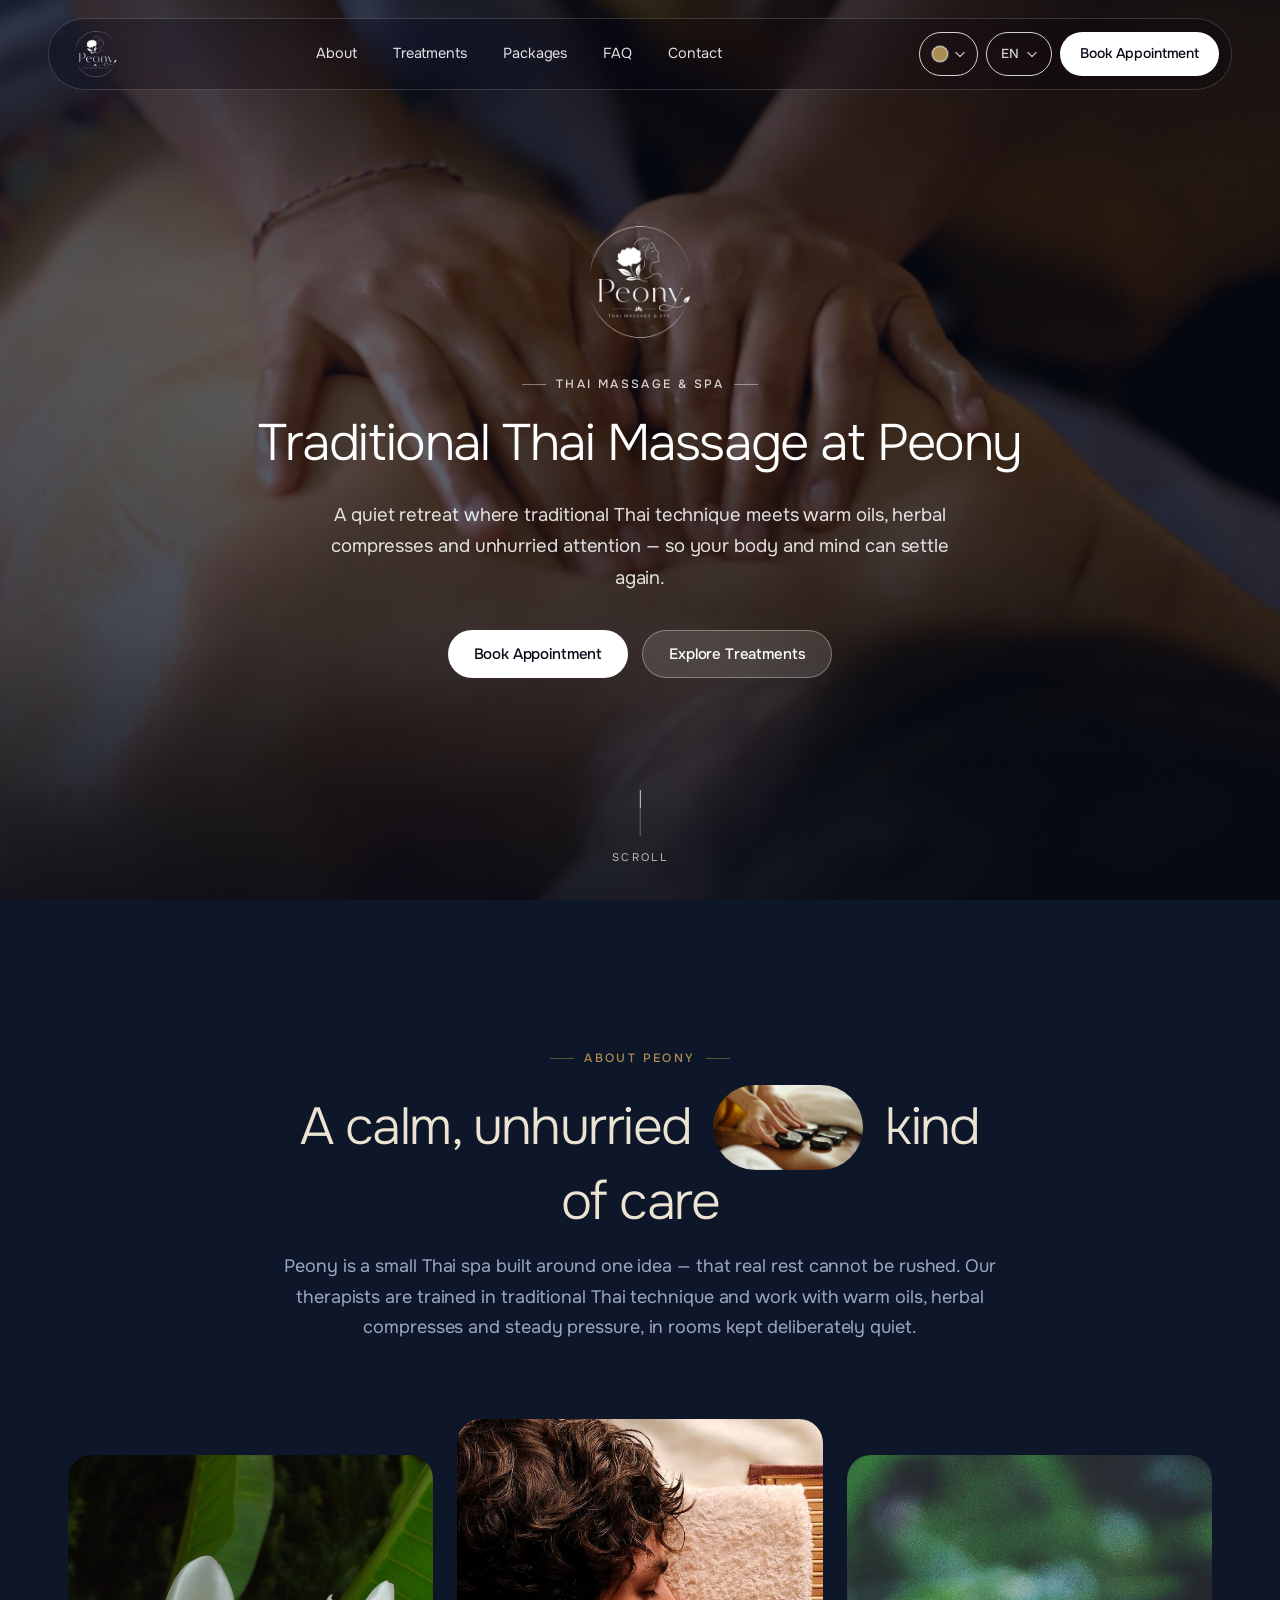
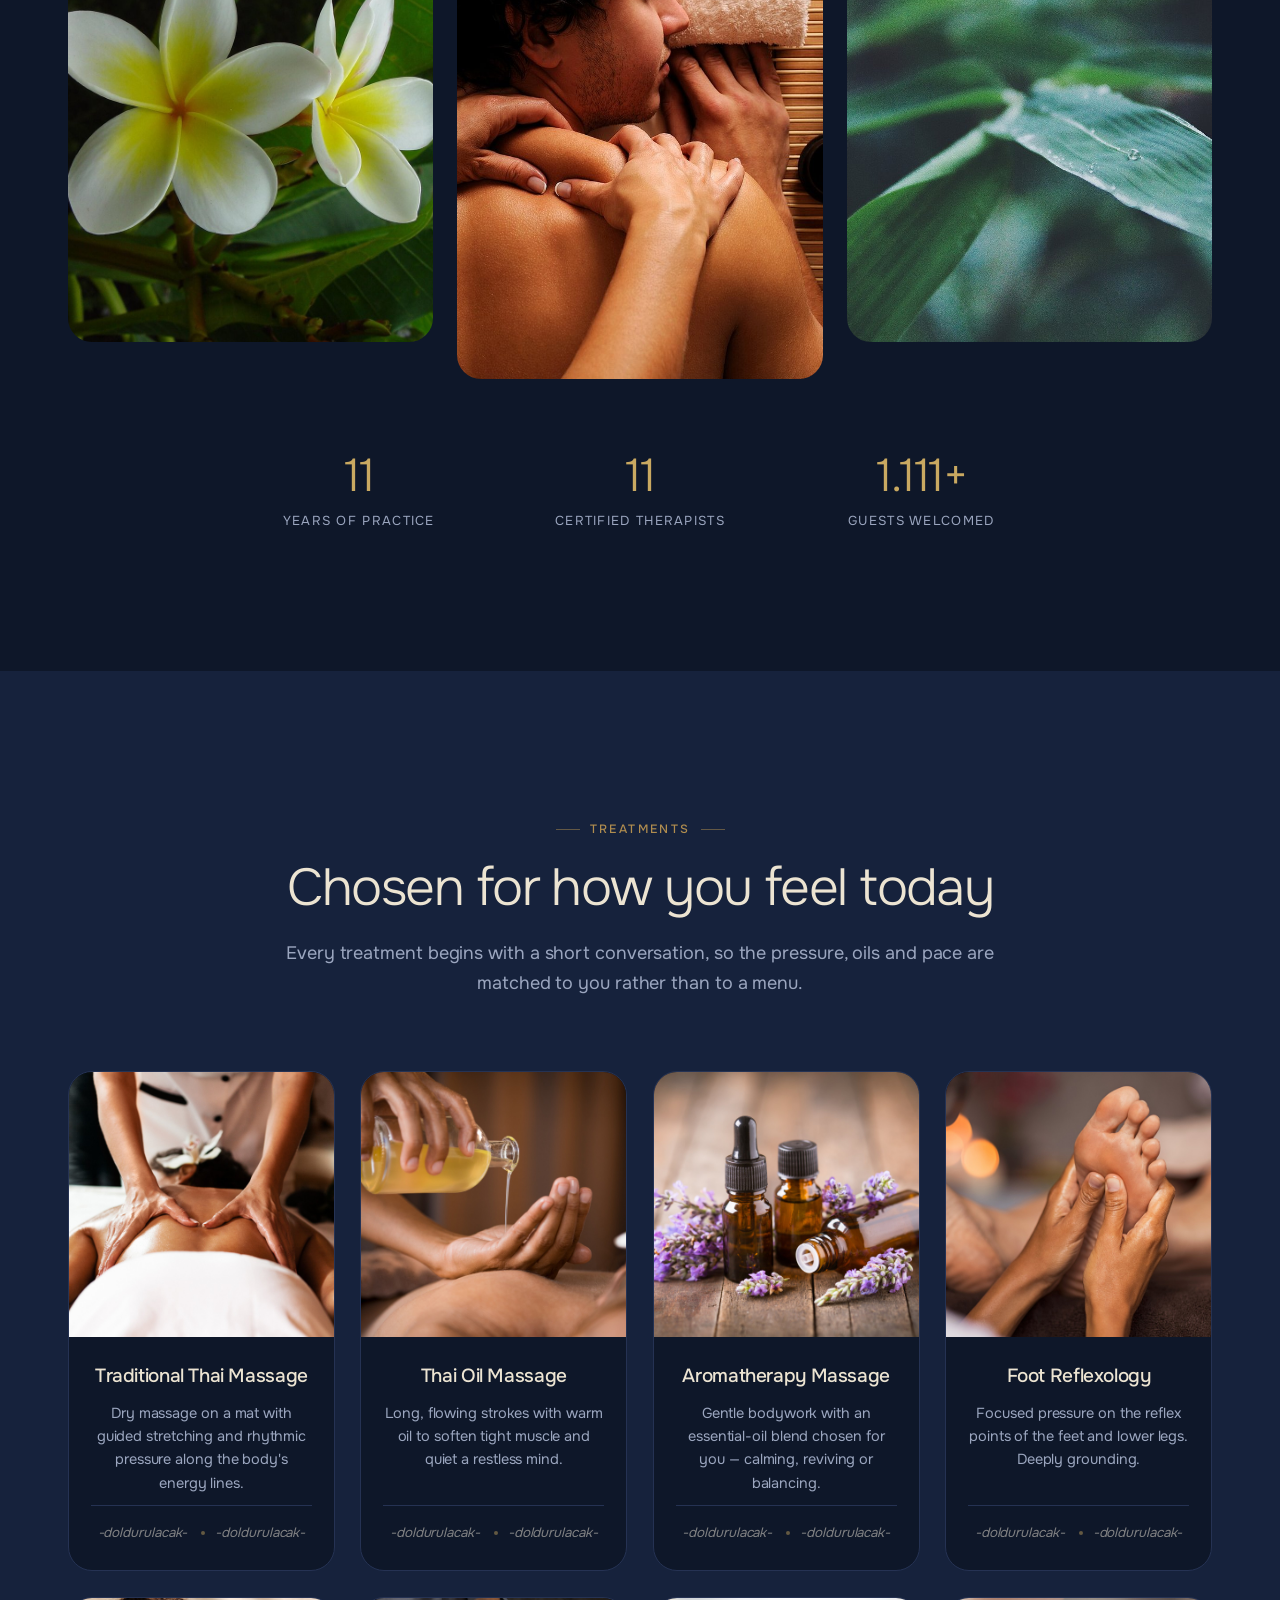
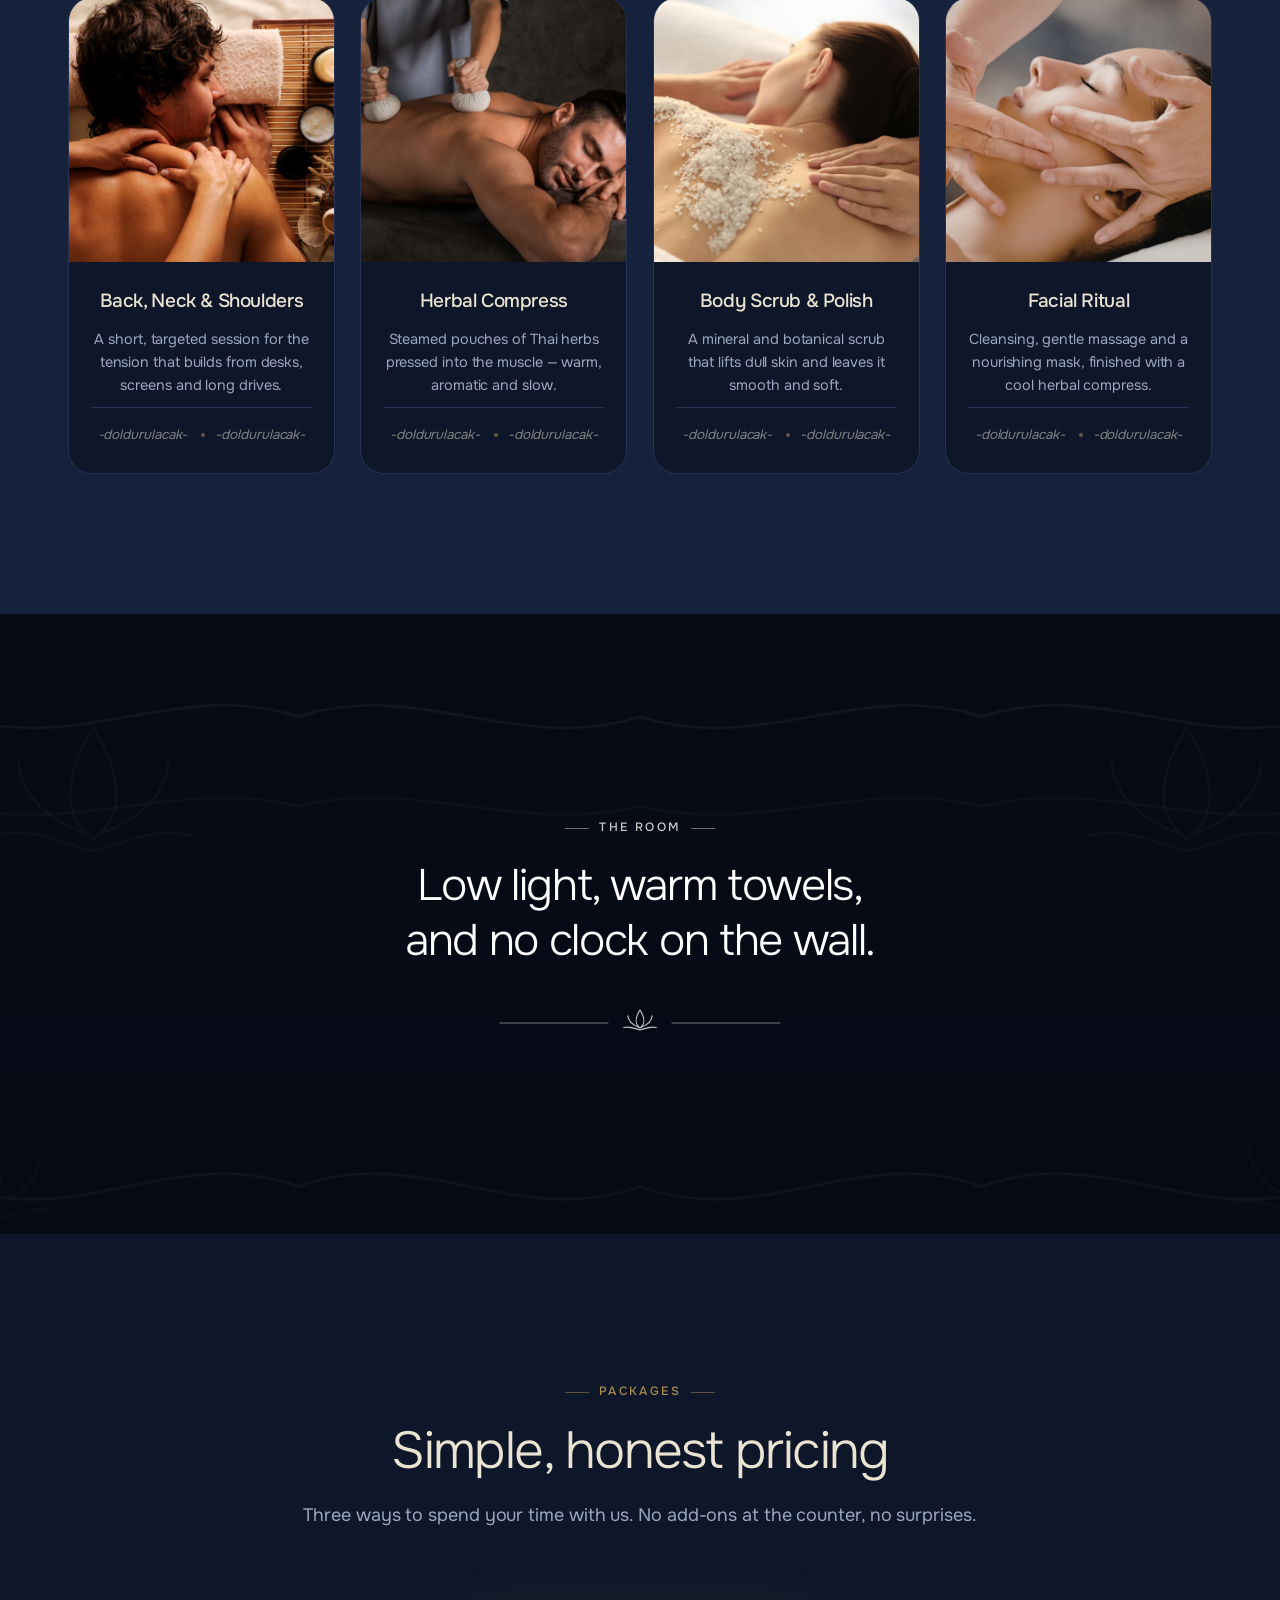
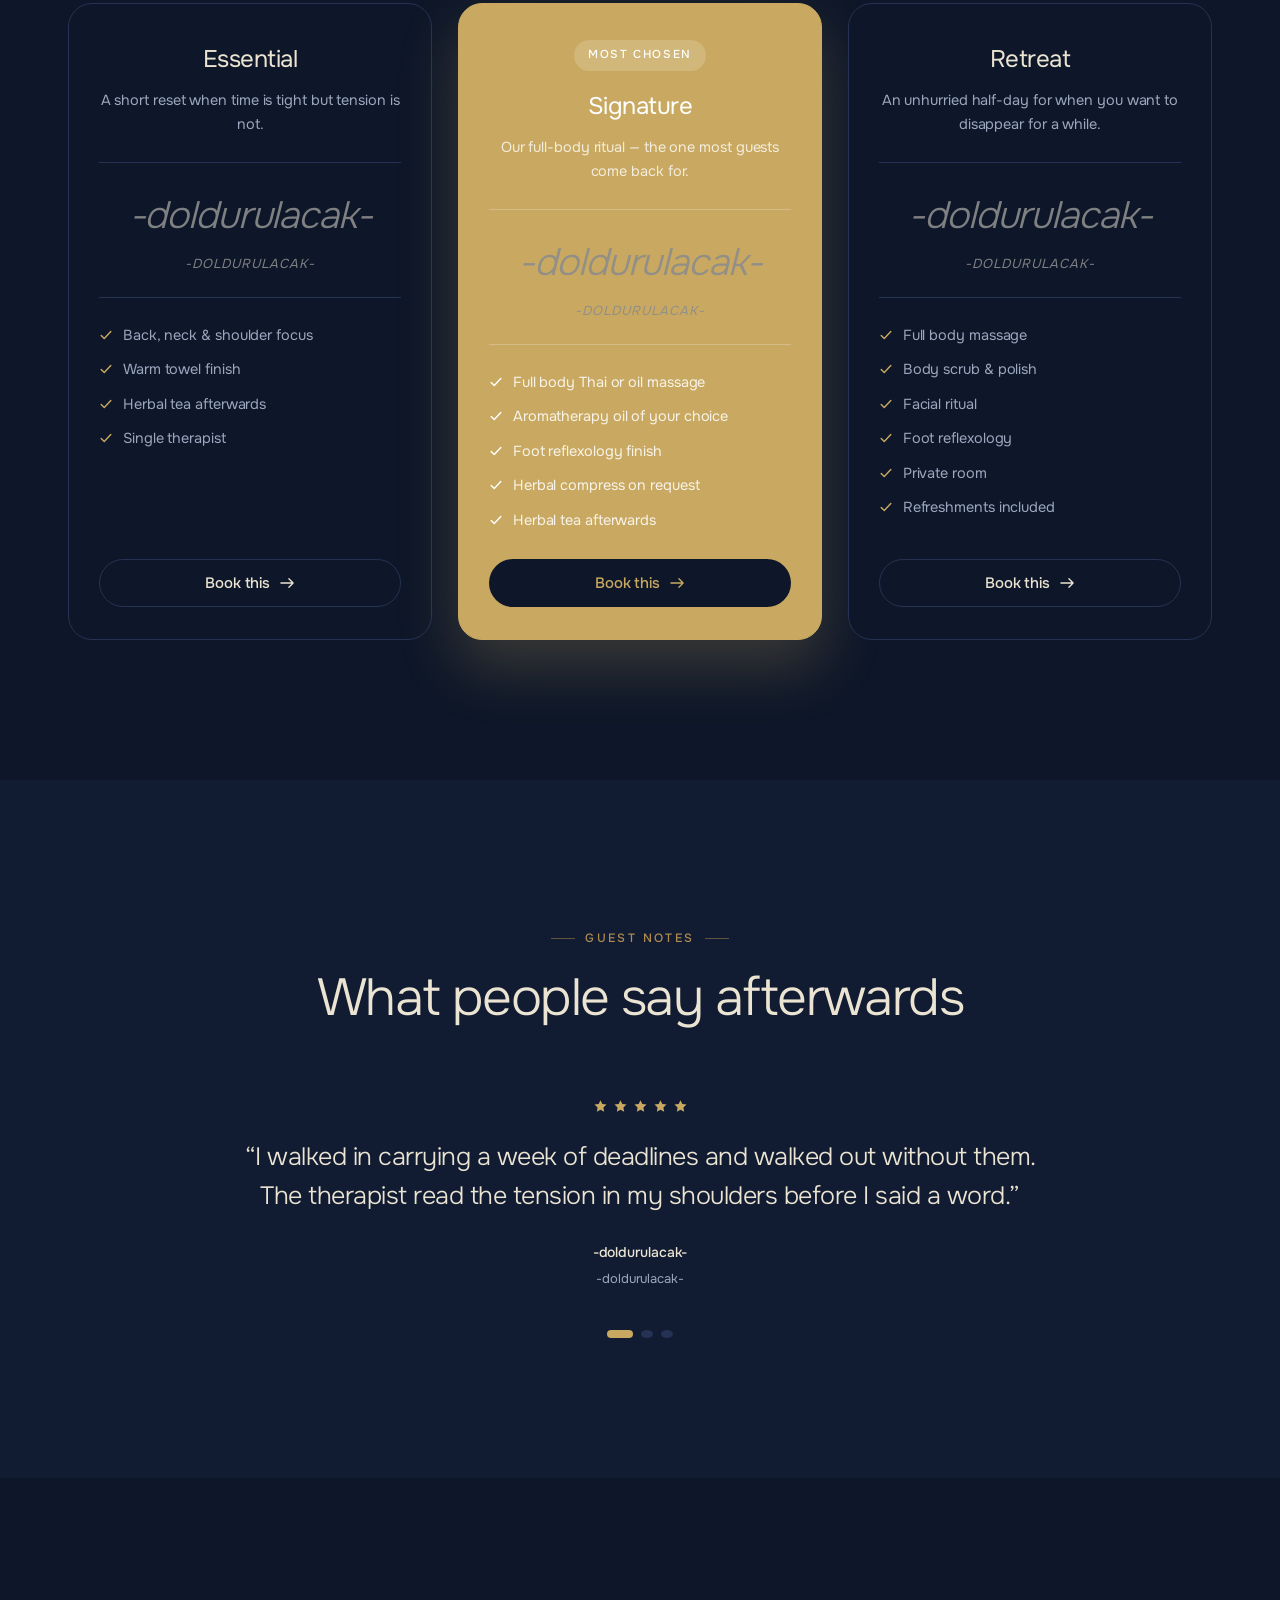
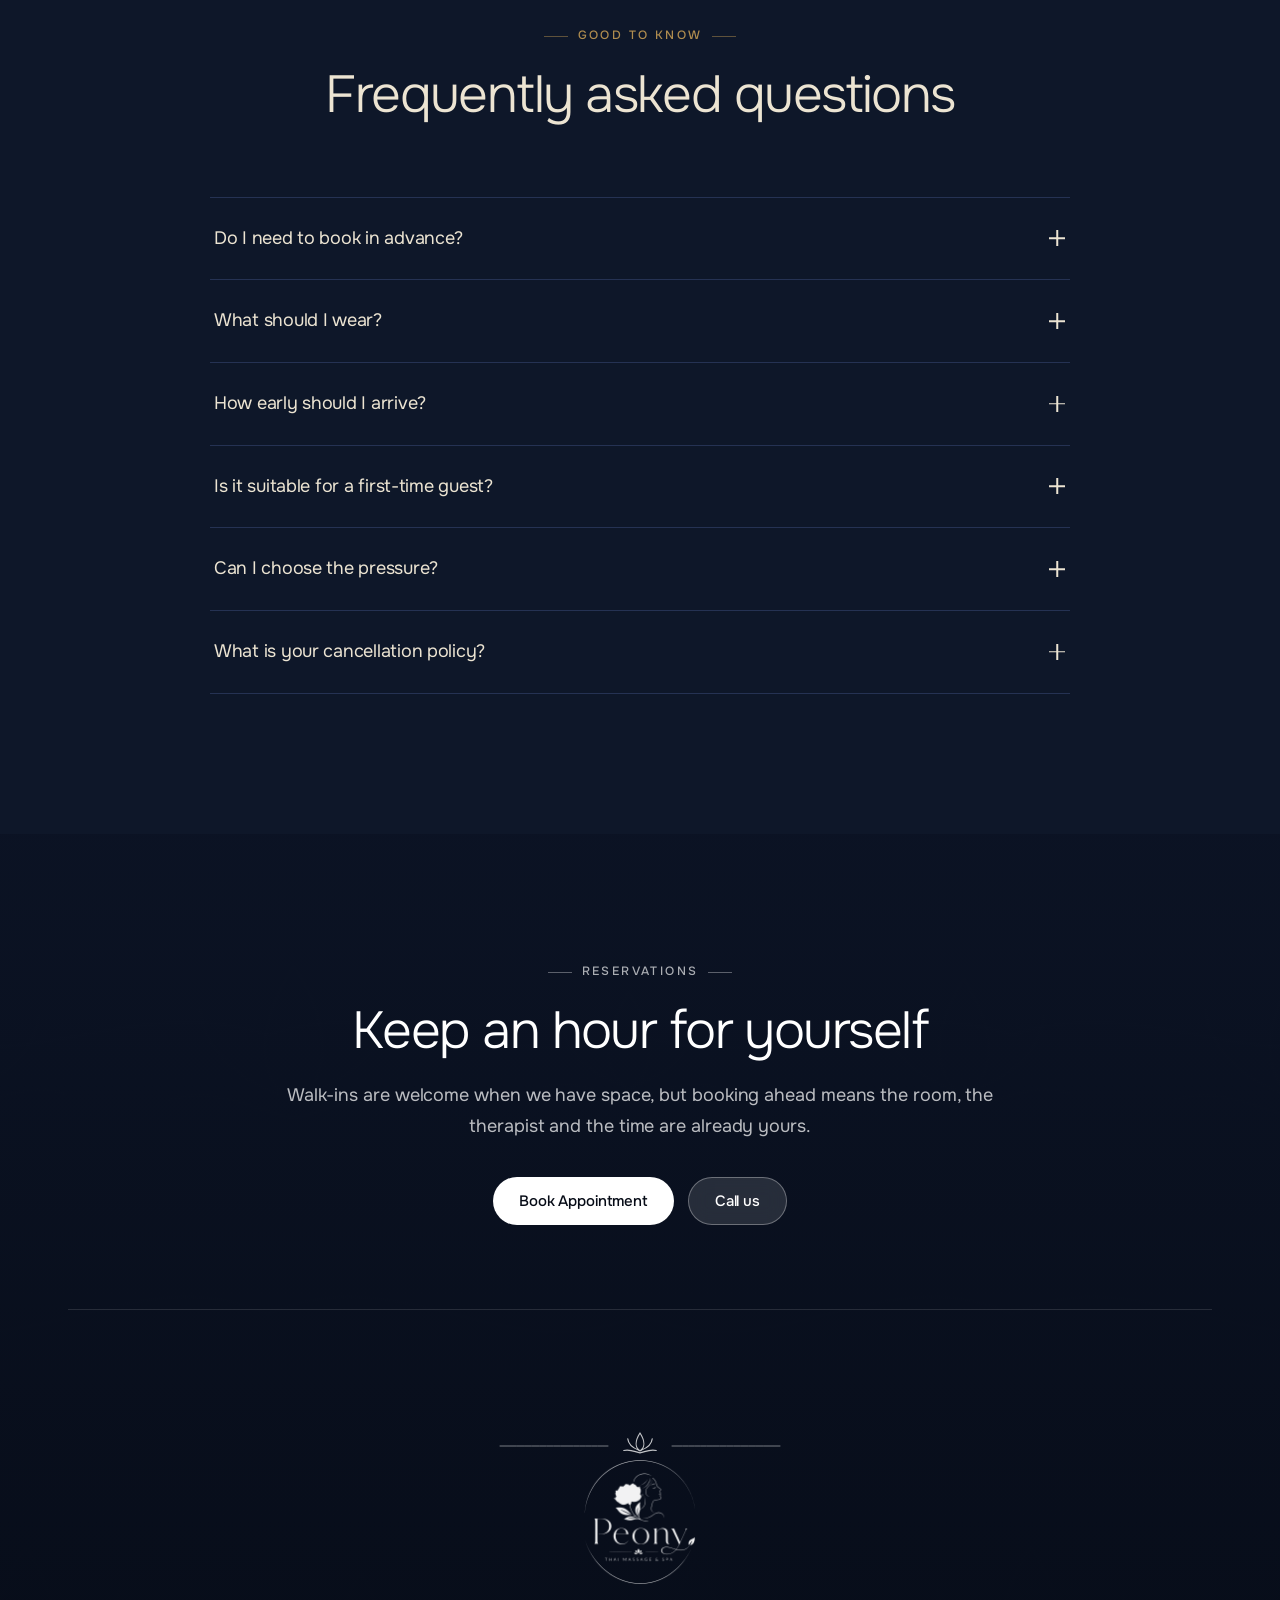
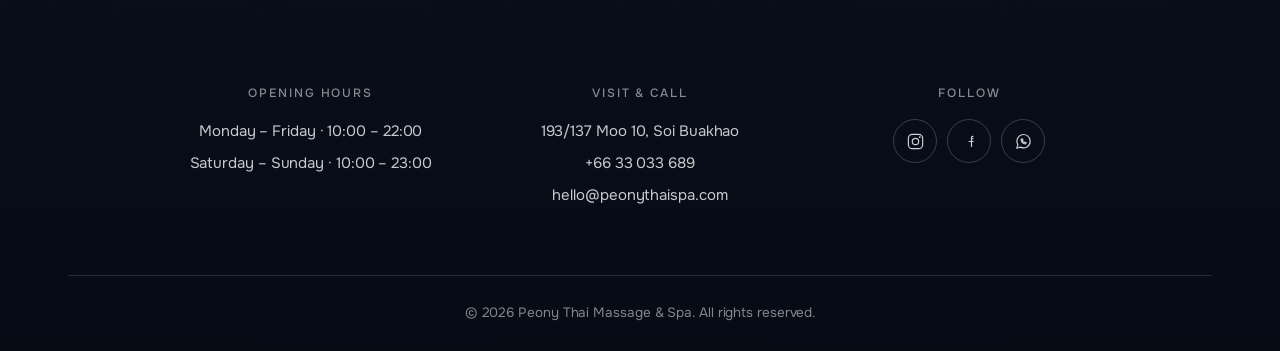
==== commit 97979374: "Panel gorselleri repoya alindi; mobilde yatay tasma duzeltildi Gorseller artik siteyle birlikte geli" ====
--- a/index.html
+++ b/index.html
@@ -36,13 +36,13 @@
 })();
 </script>
 
-<link rel="stylesheet" href="css/style.css?v=232af145">
+<link rel="stylesheet" href="css/style.css?v=0c95f7c6">
 <noscript><style>.reveal{opacity:1!important;transform:none!important}</style></noscript>
 
 <!-- Panel içeriği: istek sayfa çözümlenirken başlasın diye burada.
      DOM'a yazma işi yine DOM hazır olunca yapılıyor. -->
 <script src="js/supabase-config.js?v=c3cb3e58"></script>
-<script src="js/content.js?v=615d8996"></script>
+<script src="js/content.js?v=5b28193b"></script>
 </head>
 <body>
 
@@ -340,6 +340,6 @@
    target="_blank" rel="noopener"><svg width="26" height="26" viewBox="0 0 24 24" fill="currentColor" aria-hidden="true"><path d="M12.04 2.02c-5.5 0-9.96 4.46-9.96 9.96 0 1.76.46 3.48 1.34 5L2 22l5.16-1.35a9.93 9.93 0 0 0 4.88 1.28h.01c5.5 0 9.96-4.46 9.96-9.96 0-2.66-1.04-5.16-2.92-7.04a9.88 9.88 0 0 0-7.05-2.91zm0 18.2h-.01a8.26 8.26 0 0 1-4.21-1.15l-.3-.18-3.13.82.84-3.05-.2-.31a8.24 8.24 0 0 1-1.26-4.37c0-4.56 3.71-8.27 8.28-8.27a8.2 8.2 0 0 1 5.84 2.42a8.2 8.2 0 0 1 2.42 5.85c0 4.56-3.71 8.24-8.27 8.24zm4.53-6.16c-.25-.13-1.47-.72-1.69-.81-.23-.08-.39-.12-.56.13-.16.24-.64.8-.79.97-.14.16-.29.18-.54.06-.25-.13-1.05-.39-2-1.23-.74-.66-1.24-1.47-1.38-1.72-.15-.25-.02-.38.11-.51.11-.11.25-.29.37-.43.13-.15.17-.25.25-.41.08-.17.04-.31-.02-.43-.06-.13-.56-1.35-.77-1.84-.2-.48-.4-.42-.56-.43h-.47c-.17 0-.43.06-.66.31-.22.25-.86.85-.86 2.07 0 1.22.89 2.4 1.01 2.56.12.17 1.75 2.67 4.23 3.74.59.26 1.05.41 1.41.52.59.19 1.13.16 1.56.1.48-.07 1.47-.6 1.67-1.18.21-.58.21-1.07.15-1.18-.06-.11-.22-.17-.47-.29z"/></svg></a>
 
 <script src="js/i18n.js?v=132e70fb"></script>
-<script src="js/main.js?v=2fdf3f08"></script>
+<script src="js/main.js?v=18552f98"></script>
 </body>
 </html>
--- a/css/style.css
+++ b/css/style.css
@@ -129,6 +129,10 @@
 *, *::before, *::after { box-sizing: border-box; }
 
 html {
+  /* body'de vardı ama html'de yoktu: içerikten doğan tek bir taşma
+     tüm sayfayı yatayda kaydırılabilir yapıyor, sabit navbar da o geniş
+     belgeye yayılıp sağa uzuyordu. */
+  overflow-x: hidden;
   scroll-behavior: smooth;
   scroll-padding-top: calc(var(--nav-h) + 32px);
   -webkit-text-size-adjust: 100%;
@@ -354,6 +358,7 @@
 .nav {
   position: fixed;
   inset: 0 0 auto 0;
+  max-width: 100vw;
   z-index: 100;
   padding: 18px var(--gutter);
   transition: padding .5s var(--ease);
@@ -1099,7 +1104,7 @@
   color: var(--muted);
 }
 
-.dots { display: flex; justify-content: center; gap: 8px; margin-top: 40px; }
+.dots { display: flex; flex-wrap: wrap; justify-content: center; gap: 8px; margin-top: 40px; }
 .dots button {
   position: relative;
   width: 8px; height: 8px;
